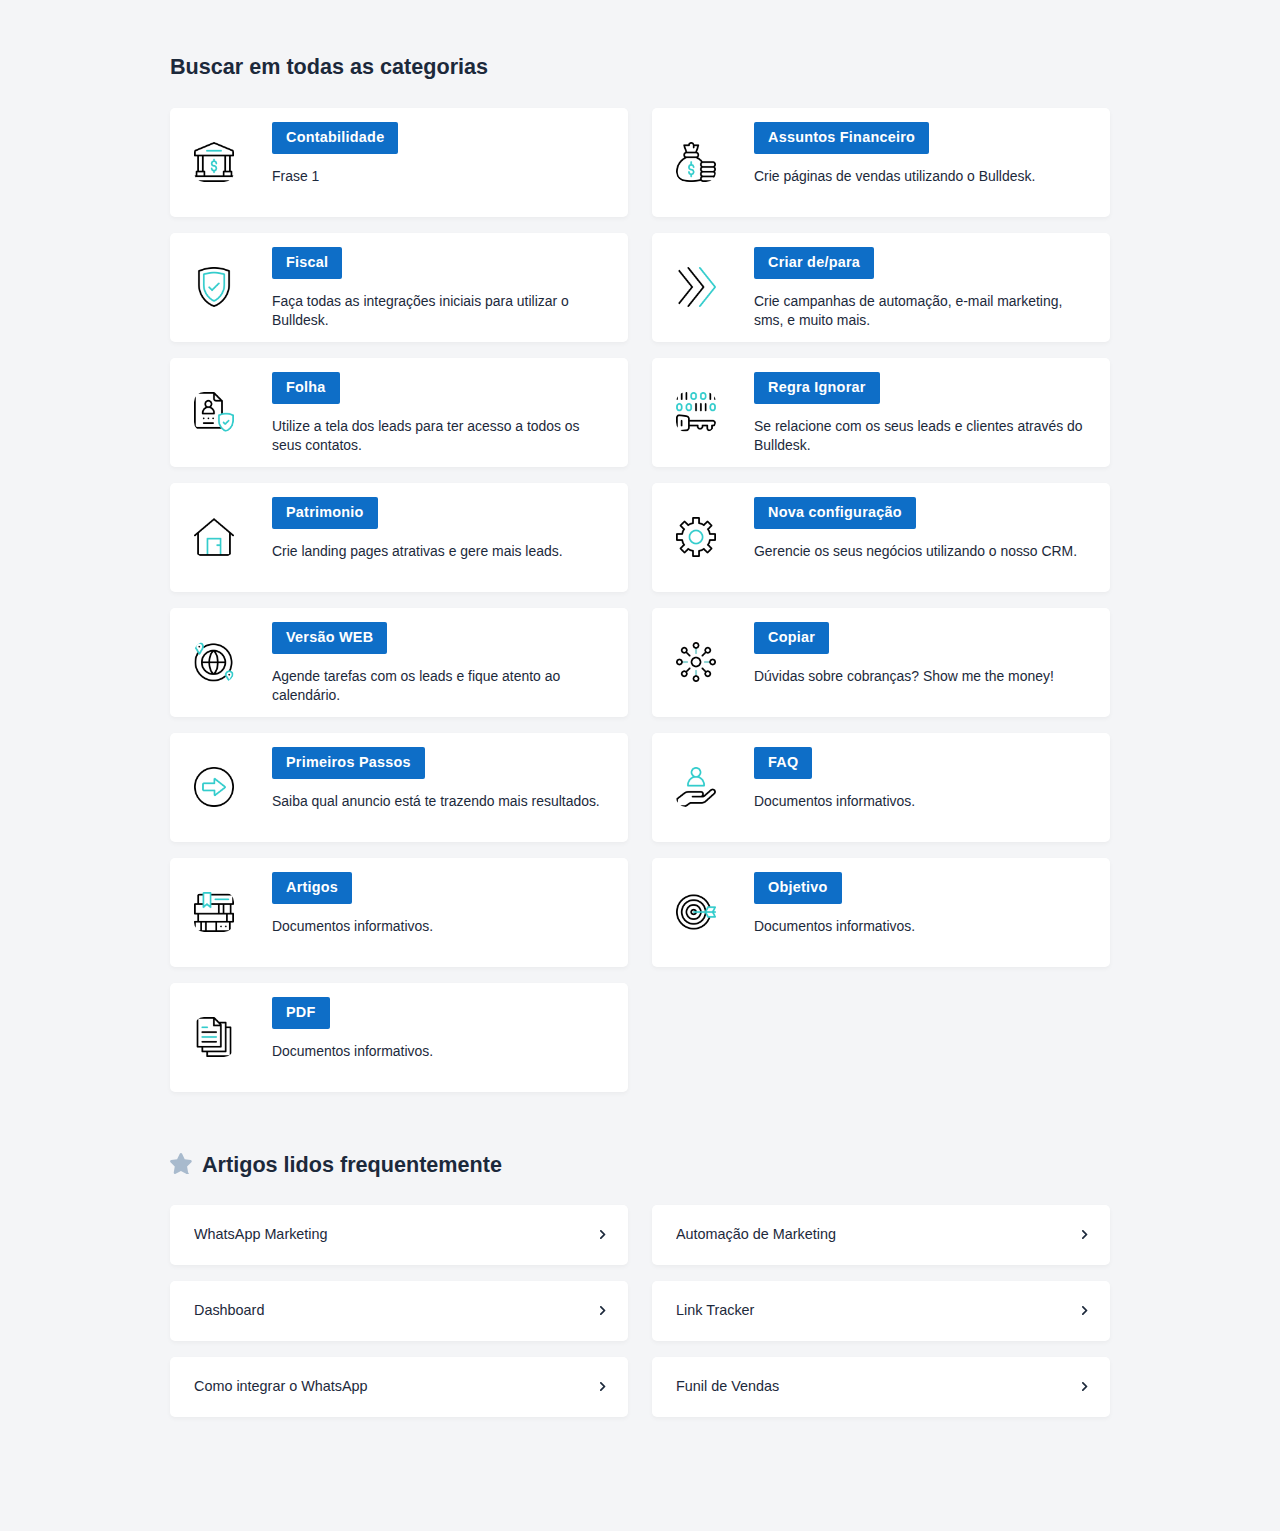
==== index.html @ b4a4cc8a "update links" ====
<!DOCTYPE html>
<html lang="pt-br" dir="ltr">
  <head>
    <meta http-equiv="Content-Type" content="text/html; charset=utf-8">
    <meta name="viewport" content="width=device-width, initial-scale=1">
    <link rel="icon" href="https://kaiocesar0.github.io/auto-conversor/img/conv.jpg">
    <style type="text/css">*::selection {
    
    background: rgba(42, 42, 42, .2);
  }
  
  .csh-theme-background-color-default {
    background-color: #2A2A2A;
  }
  
  .csh-theme-background-color-light {
    background-color: #F4F5F7;
  }
  
  .csh-theme-background-color-light-alpha {
    background-color: rgba(244, 245, 247, .4);
  }
  
  .csh-button.csh-button-accent {
    background-color: #2A2A2A;
  }
  
  .csh-article .csh-article-content article a {
    color: #2A2A2A;
  }
  
  .csh-article .csh-article-content article .csh-markdown.csh-markdown-title[data-type="#"] {
    border-color: #2A2A2A;
  }
  
  .csh-article .csh-article-content article .csh-markdown.csh-markdown-code.csh-markdown-code-inline {
    background: rgba(42, 42, 42, .075);
    border-color: rgba(42, 42, 42, .2);
    color: #2A2A2A;
  }
  
  .csh-article .csh-article-content article .csh-markdown.csh-markdown-list[data-type]:before {
    background: #2A2A2A;
  }</style>
  
  <title>Conversor</title>
  
  <link rel="stylesheet" href="https://kaiocesar0.github.io/auto-conversor/style/estilo01.css" type="text/css"/>
  
  <link rel="stylesheet" href="https://kaiocesar0.github.io/auto-conversor/style/estilo02.css" type="text/css"/>
  
  <link rel="stylesheet" href="https://kaiocesar0.github.io/auto-conversor/style/estilo03.css" type="text/css"/>

  <script src="script/sr01.js" type="text/javascript"></script>
  
  <script src="script/sr02.js" type="text/javascript"></script>

</head>
  
<body>
        

<div id="body" class="csh-theme-background-color-light"><div class="csh-wrapper"><div role="main" class="csh-home">

<section data-type="categories"><h1 class="csh-home-title csh-text-wrap csh-font-sans-bold">Buscar em todas as categorias</h1><ul role="list" class="csh-home-list csh-home-list-large">
  
        <li role="listitem"><a href="https://haiah.app" role="link" class="csh-box csh-box-link csh-font-sans-regular" target="_blank">
          <span style="background-image: url('https://kaiocesar0.github.io/auto-conversor/img/contabilidade.png');" class="csh-home-list-image"></span>
    
        <span class="csh-home-list-aside"><span class="csh-home-list-category"><span style="background-color: #0E6EC7;" data-has-category="true" class="csh-category-badge csh-font-sans-medium">Contabilidade</span></span>
          
          <span class="csh-home-list-wrap csh-text-wrap"><span class="csh-home-list-label csh-text-ellipsis-multiline csh-text-ellipsis-multiline-lines-2">Frase 1</span></span></span></a></li>
            
        <li role="listitem"><a href="/pt-br/category/checkout-1xdg4v9/" role="link" class="csh-box csh-box-link csh-font-sans-regular"><span  style="background-image: url('https://kaiocesar0.github.io/auto-conversor/img/assuntos-financeiros.png') ;" class="csh-home-list-image"></span><span class="csh-home-list-aside"><span class="csh-home-list-category"><span style="background-color: #0E6EC7;" data-has-category="true" class="csh-category-badge csh-font-sans-medium">Assuntos Financeiro</span></span><span class="csh-home-list-wrap csh-text-wrap"><span class="csh-home-list-label csh-text-ellipsis-multiline csh-text-ellipsis-multiline-lines-2">Crie páginas de vendas utilizando o Bulldesk.</span></span></span></a></li>
        
        <li role="listitem"><a href="/pt-br/category/integracoes-jrcm43/" role="link" class="csh-box csh-box-link csh-font-sans-regular">
          <span style="background-image: url('https://kaiocesar0.github.io/auto-conversor/img/fiscal.png');" class="csh-home-list-image"></span>
          <span class="csh-home-list-aside"><span class="csh-home-list-category"><span style="background-color: #0E6EC7;" data-has-category="true" class="csh-category-badge csh-font-sans-medium">Fiscal</span></span><span class="csh-home-list-wrap csh-text-wrap"><span class="csh-home-list-label csh-text-ellipsis-multiline csh-text-ellipsis-multiline-lines-2">Faça todas as integrações iniciais para utilizar o Bulldesk.</span></span></span></a></li>
          
        <li role="listitem"><a href="/pt-br/category/campanhas-118jya7/" role="link" class="csh-box csh-box-link csh-font-sans-regular"><span style="background-image: url('https://kaiocesar0.github.io/auto-conversor/img/depara.png');" class="csh-home-list-image"></span><span class="csh-home-list-aside"><span class="csh-home-list-category"><span style="background-color: #0E6EC7;" data-has-category="true" class="csh-category-badge csh-font-sans-medium">Criar de/para</span></span>
          <span class="csh-home-list-wrap csh-text-wrap"><span class="csh-home-list-label csh-text-ellipsis-multiline csh-text-ellipsis-multiline-lines-2">Crie campanhas de automação, e-mail marketing, sms, e muito mais.</span></span></span></a></li>
          
          <li role="listitem"><a href="/pt-br/category/leads-1eyi0ji/" role="link" class="csh-box csh-box-link csh-font-sans-regular"><span style="background-image: url('https://kaiocesar0.github.io/auto-conversor/img/folha.png');" class="csh-home-list-image"></span>
            
            <span class="csh-home-list-aside"><span class="csh-home-list-category"><span style="background-color: #0E6EC7;" data-has-category="true" class="csh-category-badge csh-font-sans-medium">Folha</span></span><span class="csh-home-list-wrap csh-text-wrap"><span class="csh-home-list-label csh-text-ellipsis-multiline csh-text-ellipsis-multiline-lines-2">Utilize a tela dos leads para ter acesso a todos os seus contatos.</span></span></span></a></li>
            
        <li role="listitem"><a href="/pt-br/category/e-mail-marketing-zgtbap/" role="link" class="csh-box csh-box-link csh-font-sans-regular"><span style="background-image: url('https://kaiocesar0.github.io/auto-conversor/img/regra.png');" class="csh-home-list-image"></span><span class="csh-home-list-aside"><span class="csh-home-list-category"><span style="background-color: #0E6EC7;" data-has-category="true" class="csh-category-badge csh-font-sans-medium">Regra Ignorar</span></span>
              
          <span class="csh-home-list-wrap csh-text-wrap"><span class="csh-home-list-label csh-text-ellipsis-multiline csh-text-ellipsis-multiline-lines-2">Se relacione com os seus leads e clientes através do Bulldesk.</span></span></span></a></li>
          
          <li role="listitem"><a href="/pt-br/category/landing-pages-181jlsx/" role="link" class="csh-box csh-box-link csh-font-sans-regular"><span style="background-image: url('https://kaiocesar0.github.io/auto-conversor/img/patimonio.png');" class="csh-home-list-image"></span>
                
          <span class="csh-home-list-aside"><span class="csh-home-list-category"><span style="background-color: #0E6EC7;" data-has-category="true" class="csh-category-badge csh-font-sans-medium">Patrimonio</span></span>
          <span class="csh-home-list-wrap csh-text-wrap"><span class="csh-home-list-label csh-text-ellipsis-multiline csh-text-ellipsis-multiline-lines-2">Crie landing pages atrativas e gere mais leads.</span></span></span></a></li>
          
          <li role="listitem"><a href="/pt-br/category/funil-de-vendas-14ibu3v/" role="link" class="csh-box csh-box-link csh-font-sans-regular"><span style="background-image: url('https://kaiocesar0.github.io/auto-conversorimg/configuracao.png');" class="csh-home-list-image"></span>   
            <span class="csh-home-list-aside"><span class="csh-home-list-category"><span style="background-color: #0E6EC7;" data-has-category="true" class="csh-category-badge csh-font-sans-medium">Nova configuração</span></span>
          <span class="csh-home-list-wrap csh-text-wrap"><span class="csh-home-list-label csh-text-ellipsis-multiline csh-text-ellipsis-multiline-lines-2">Gerencie os seus negócios utilizando o nosso CRM.</span></span></span></a></li>
              
        
            
        <li role="listitem"><a href="/pt-br/category/agendamentos-gg7vxd/" role="link" class="csh-box csh-box-link csh-font-sans-regular"><span style="background-image: url('https://kaiocesar0.github.io/auto-conversor/img/web.png');" class="csh-home-list-image"></span><span class="csh-home-list-aside"><span class="csh-home-list-category"><span style="background-color: #0E6EC7;" data-has-category="true" class="csh-category-badge csh-font-sans-medium">Versão WEB</span></span><span class="csh-home-list-wrap csh-text-wrap"><span class="csh-home-list-label csh-text-ellipsis-multiline csh-text-ellipsis-multiline-lines-2">Agende tarefas com os leads e fique atento ao calendário.</span></span></span></a></li>
            
        <li role="listitem"><a href="/pt-br/category/pagamentos-e-financeiro-14ujj16/" role="link" class="csh-box csh-box-link csh-font-sans-regular"><span style="background-image: url('img/copiar.png');" class="csh-home-list-image"></span><span class="csh-home-list-aside"><span class="csh-home-list-category"><span style="background-color: #0E6EC7;" data-has-category="true" class="csh-category-badge csh-font-sans-medium">Copiar</span></span><span class="csh-home-list-wrap csh-text-wrap"><span class="csh-home-list-label csh-text-ellipsis-multiline csh-text-ellipsis-multiline-lines-2">Dúvidas sobre cobranças? Show me the money!</span></span></span></a></li>
            
        <li role="listitem"><a href="/pt-br/category/link-tracker-1r4wqyq/" role="link" class="csh-box csh-box-link csh-font-sans-regular"><span style="background-image: url('https://kaiocesar0.github.io/auto-conversor/img/passo.png');" class="csh-home-list-image"></span><span class="csh-home-list-aside"><span class="csh-home-list-category"><span style="background-color: #0E6EC7;" data-has-category="true" class="csh-category-badge csh-font-sans-medium">Primeiros Passos</span></span><span class="csh-home-list-wrap csh-text-wrap"><span class="csh-home-list-label csh-text-ellipsis-multiline csh-text-ellipsis-multiline-lines-2">Saiba qual anuncio está te trazendo mais resultados.</span></span></span></a></li>
            
        <li role="listitem"><a href="/pt-br/category/institucional-rh1g2n/" role="link" class="csh-box csh-box-link csh-font-sans-regular"><span style="background-image: url('https://kaiocesar0.github.io/auto-conversor/img/faq.png');" class="csh-home-list-image"></span><span class="csh-home-list-aside"><span class="csh-home-list-category"><span style="background-color: #0E6EC7;" data-has-category="true" class="csh-category-badge csh-font-sans-medium">FAQ</span></span><span class="csh-home-list-wrap csh-text-wrap"><span class="csh-home-list-label csh-text-ellipsis-multiline csh-text-ellipsis-multiline-lines-2">Documentos informativos.</span></span></span></a></li>

        <li role="listitem"><a href="/pt-br/category/institucional-rh1g2n/" role="link" class="csh-box csh-box-link csh-font-sans-regular"><span style="background-image: url('https://kaiocesar0.github.io/auto-conversor/img/artigo.png');" class="csh-home-list-image"></span><span class="csh-home-list-aside"><span class="csh-home-list-category"><span style="background-color: #0E6EC7;" data-has-category="true" class="csh-category-badge csh-font-sans-medium">Artigos</span></span><span class="csh-home-list-wrap csh-text-wrap"><span class="csh-home-list-label csh-text-ellipsis-multiline csh-text-ellipsis-multiline-lines-2">Documentos informativos.</span></span></span></a></li>

        <li role="listitem"><a href="/pt-br/category/institucional-rh1g2n/" role="link" class="csh-box csh-box-link csh-font-sans-regular"><span style="background-image: url('https://kaiocesar0.github.io/auto-conversor/img/objetivo.png');" class="csh-home-list-image"></span><span class="csh-home-list-aside"><span class="csh-home-list-category"><span style="background-color: #0E6EC7;" data-has-category="true" class="csh-category-badge csh-font-sans-medium">Objetivo</span></span><span class="csh-home-list-wrap csh-text-wrap"><span class="csh-home-list-label csh-text-ellipsis-multiline csh-text-ellipsis-multiline-lines-2">Documentos informativos.</span></span></span></a></li>

        <li role="listitem"><a href="/pt-br/category/institucional-rh1g2n/" role="link" class="csh-box csh-box-link csh-font-sans-regular"><span style="background-image: url('https://kaiocesar0.github.io/auto-conversor/img/pdf.png');" class="csh-home-list-image"></span><span class="csh-home-list-aside"><span class="csh-home-list-category"><span style="background-color: #0E6EC7;" data-has-category="true" class="csh-category-badge csh-font-sans-medium">PDF</span></span><span class="csh-home-list-wrap csh-text-wrap"><span class="csh-home-list-label csh-text-ellipsis-multiline csh-text-ellipsis-multiline-lines-2">Documentos informativos.</span></span></span></a></li>
      
      </ul>
      </section>
        <div class="csh-home-separator"></div>

        

<section data-type="frequently_read"><h1 class="csh-home-title csh-text-wrap csh-font-sans-bold">Artigos lidos frequentemente</h1><ul role="list" class="csh-home-list"><li role="listitem"><a href="/pt-br/article/whatsapp-marketing-ahg33x/" role="link" class="csh-box csh-box-link csh-font-sans-medium">
    
        <span class="csh-home-list-wrap csh-text-wrap"><span class="csh-home-list-label csh-text-ellipsis-multiline csh-text-ellipsis-multiline-lines-2">WhatsApp Marketing</span></span></a></li><li role="listitem"><a href="/pt-br/article/automacao-de-marketing-atgu5x/" role="link" class="csh-box csh-box-link csh-font-sans-medium"><span class="csh-home-list-wrap csh-text-wrap">
        
        <span class="csh-home-list-label csh-text-ellipsis-multiline csh-text-ellipsis-multiline-lines-2">Automação de Marketing</span></span></a></li><li role="listitem"><a href="/pt-br/article/dashboard-i2l34m/" role="link" class="csh-box csh-box-link csh-font-sans-medium">
            
        <span class="csh-home-list-wrap csh-text-wrap"><span class="csh-home-list-label csh-text-ellipsis-multiline csh-text-ellipsis-multiline-lines-2">Dashboard</span></span></a></li><li role="listitem"><a href="/pt-br/article/link-tracker-1n0why9/" role="link" class="csh-box csh-box-link csh-font-sans-medium">
            
        <span class="csh-home-list-wrap csh-text-wrap"><span class="csh-home-list-label csh-text-ellipsis-multiline csh-text-ellipsis-multiline-lines-2">Link Tracker</span></span></a></li><li role="listitem"><a href="/pt-br/article/como-integrar-o-whatsapp-1qqvtly/" role="link" class="csh-box csh-box-link csh-font-sans-medium">
            
        <span class="csh-home-list-wrap csh-text-wrap"><span class="csh-home-list-label csh-text-ellipsis-multiline csh-text-ellipsis-multiline-lines-2">Como integrar o WhatsApp</span></span></a></li><li role="listitem"><a href="/pt-br/article/funil-de-vendas-i5pkx2/" role="link" class="csh-box csh-box-link csh-font-sans-medium">
            
        <span class="csh-home-list-wrap csh-text-wrap"><span class="csh-home-list-label csh-text-ellipsis-multiline csh-text-ellipsis-multiline-lines-2">Funil de Vendas</span></span></a></li></ul></section>        
</div></div></div></body></html>
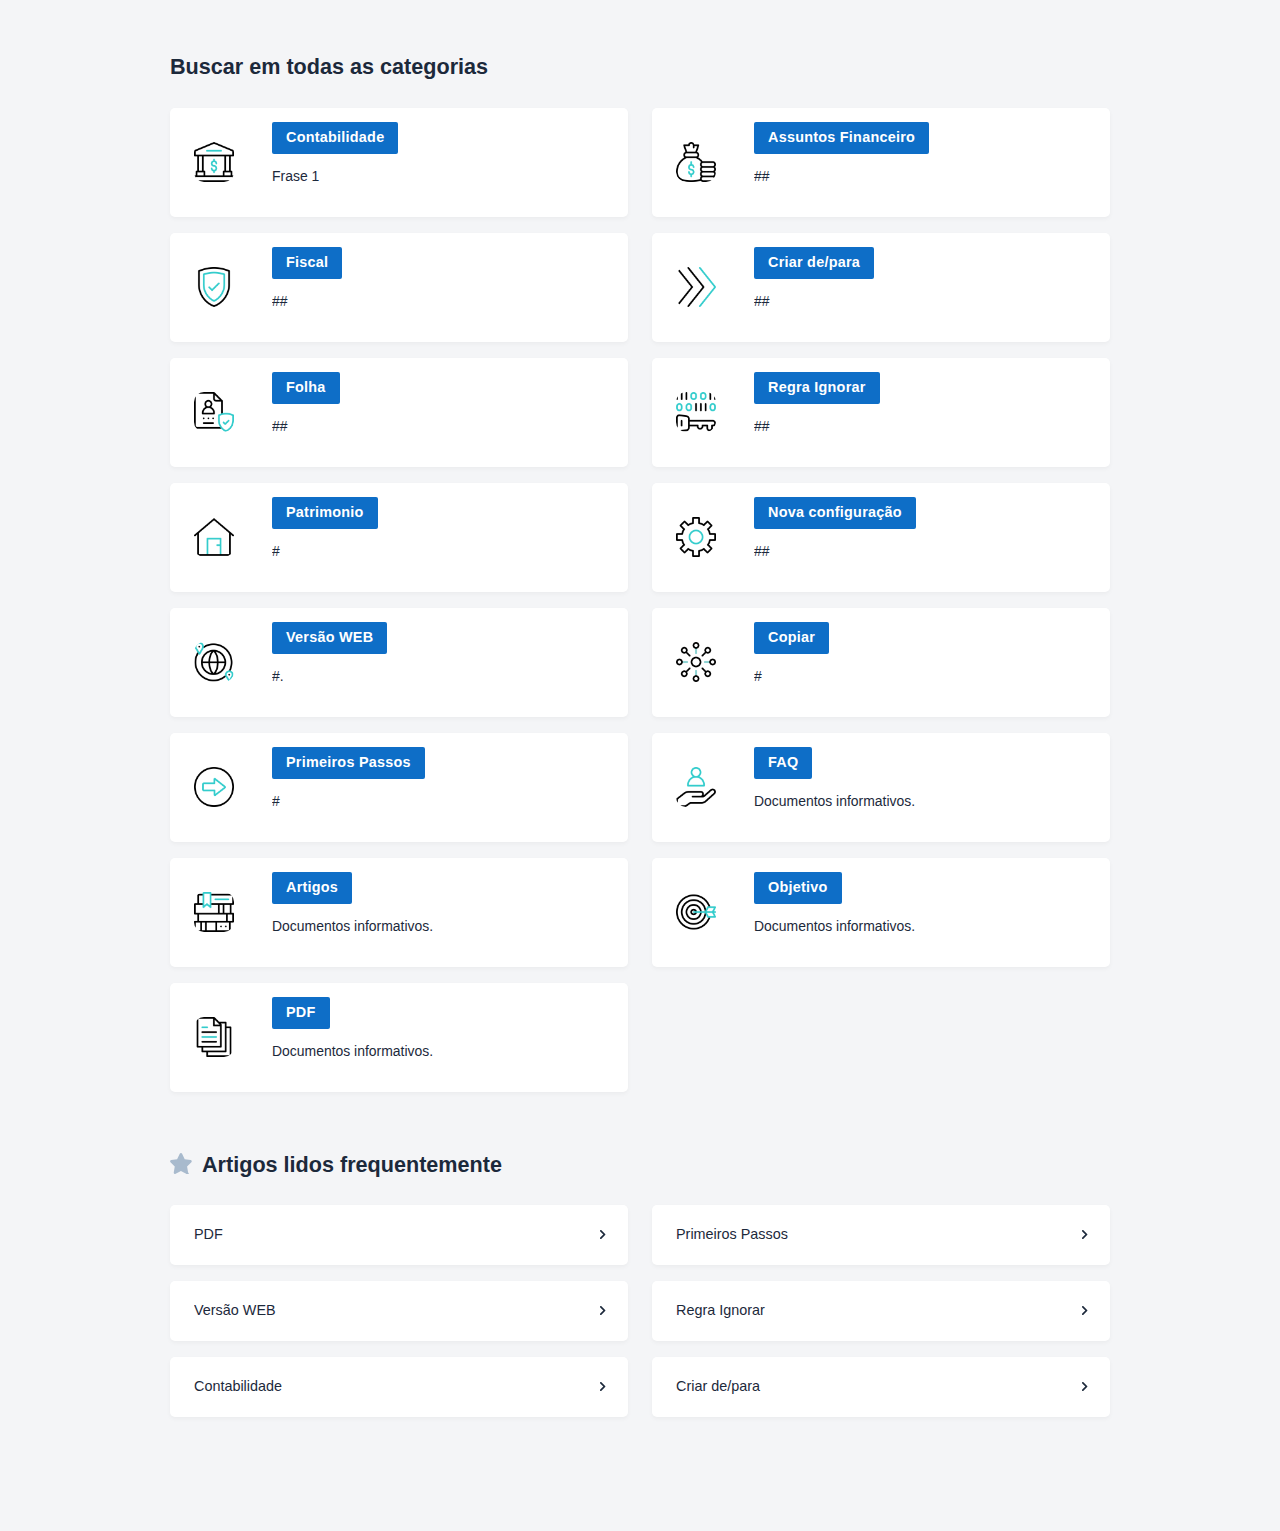
==== commit f1049dea: "att 001" ====
--- a/index.html
+++ b/index.html
@@ -71,39 +71,39 @@
           
           <span class="csh-home-list-wrap csh-text-wrap"><span class="csh-home-list-label csh-text-ellipsis-multiline csh-text-ellipsis-multiline-lines-2">Frase 1</span></span></span></a></li>
             
-        <li role="listitem"><a href="/pt-br/category/checkout-1xdg4v9/" role="link" class="csh-box csh-box-link csh-font-sans-regular"><span  style="background-image: url('https://kaiocesar0.github.io/auto-conversor/img/assuntos-financeiros.png') ;" class="csh-home-list-image"></span><span class="csh-home-list-aside"><span class="csh-home-list-category"><span style="background-color: #0E6EC7;" data-has-category="true" class="csh-category-badge csh-font-sans-medium">Assuntos Financeiro</span></span><span class="csh-home-list-wrap csh-text-wrap"><span class="csh-home-list-label csh-text-ellipsis-multiline csh-text-ellipsis-multiline-lines-2">Crie páginas de vendas utilizando o Bulldesk.</span></span></span></a></li>
+        <li role="listitem"><a href="/pt-br/category/checkout-1xdg4v9/" role="link" class="csh-box csh-box-link csh-font-sans-regular"><span  style="background-image: url('https://kaiocesar0.github.io/auto-conversor/img/assuntos-financeiros.png') ;" class="csh-home-list-image"></span><span class="csh-home-list-aside"><span class="csh-home-list-category"><span style="background-color: #0E6EC7;" data-has-category="true" class="csh-category-badge csh-font-sans-medium">Assuntos Financeiro</span></span><span class="csh-home-list-wrap csh-text-wrap"><span class="csh-home-list-label csh-text-ellipsis-multiline csh-text-ellipsis-multiline-lines-2"></span>##</span></span></span></a></li>
         
         <li role="listitem"><a href="/pt-br/category/integracoes-jrcm43/" role="link" class="csh-box csh-box-link csh-font-sans-regular">
           <span style="background-image: url('https://kaiocesar0.github.io/auto-conversor/img/fiscal.png');" class="csh-home-list-image"></span>
-          <span class="csh-home-list-aside"><span class="csh-home-list-category"><span style="background-color: #0E6EC7;" data-has-category="true" class="csh-category-badge csh-font-sans-medium">Fiscal</span></span><span class="csh-home-list-wrap csh-text-wrap"><span class="csh-home-list-label csh-text-ellipsis-multiline csh-text-ellipsis-multiline-lines-2">Faça todas as integrações iniciais para utilizar o Bulldesk.</span></span></span></a></li>
+          <span class="csh-home-list-aside"><span class="csh-home-list-category"><span style="background-color: #0E6EC7;" data-has-category="true" class="csh-category-badge csh-font-sans-medium">Fiscal</span></span><span class="csh-home-list-wrap csh-text-wrap"><span class="csh-home-list-label csh-text-ellipsis-multiline csh-text-ellipsis-multiline-lines-2">##</span></span></span></a></li>
           
         <li role="listitem"><a href="/pt-br/category/campanhas-118jya7/" role="link" class="csh-box csh-box-link csh-font-sans-regular"><span style="background-image: url('https://kaiocesar0.github.io/auto-conversor/img/depara.png');" class="csh-home-list-image"></span><span class="csh-home-list-aside"><span class="csh-home-list-category"><span style="background-color: #0E6EC7;" data-has-category="true" class="csh-category-badge csh-font-sans-medium">Criar de/para</span></span>
-          <span class="csh-home-list-wrap csh-text-wrap"><span class="csh-home-list-label csh-text-ellipsis-multiline csh-text-ellipsis-multiline-lines-2">Crie campanhas de automação, e-mail marketing, sms, e muito mais.</span></span></span></a></li>
+          <span class="csh-home-list-wrap csh-text-wrap"><span class="csh-home-list-label csh-text-ellipsis-multiline csh-text-ellipsis-multiline-lines-2">##</span></span></span></a></li>
           
           <li role="listitem"><a href="/pt-br/category/leads-1eyi0ji/" role="link" class="csh-box csh-box-link csh-font-sans-regular"><span style="background-image: url('https://kaiocesar0.github.io/auto-conversor/img/folha.png');" class="csh-home-list-image"></span>
             
-            <span class="csh-home-list-aside"><span class="csh-home-list-category"><span style="background-color: #0E6EC7;" data-has-category="true" class="csh-category-badge csh-font-sans-medium">Folha</span></span><span class="csh-home-list-wrap csh-text-wrap"><span class="csh-home-list-label csh-text-ellipsis-multiline csh-text-ellipsis-multiline-lines-2">Utilize a tela dos leads para ter acesso a todos os seus contatos.</span></span></span></a></li>
+            <span class="csh-home-list-aside"><span class="csh-home-list-category"><span style="background-color: #0E6EC7;" data-has-category="true" class="csh-category-badge csh-font-sans-medium">Folha</span></span><span class="csh-home-list-wrap csh-text-wrap"><span class="csh-home-list-label csh-text-ellipsis-multiline csh-text-ellipsis-multiline-lines-2">##</span></span></span></a></li>
             
         <li role="listitem"><a href="/pt-br/category/e-mail-marketing-zgtbap/" role="link" class="csh-box csh-box-link csh-font-sans-regular"><span style="background-image: url('https://kaiocesar0.github.io/auto-conversor/img/regra.png');" class="csh-home-list-image"></span><span class="csh-home-list-aside"><span class="csh-home-list-category"><span style="background-color: #0E6EC7;" data-has-category="true" class="csh-category-badge csh-font-sans-medium">Regra Ignorar</span></span>
               
-          <span class="csh-home-list-wrap csh-text-wrap"><span class="csh-home-list-label csh-text-ellipsis-multiline csh-text-ellipsis-multiline-lines-2">Se relacione com os seus leads e clientes através do Bulldesk.</span></span></span></a></li>
+          <span class="csh-home-list-wrap csh-text-wrap"><span class="csh-home-list-label csh-text-ellipsis-multiline csh-text-ellipsis-multiline-lines-2">##</span></span></span></a></li>
           
           <li role="listitem"><a href="/pt-br/category/landing-pages-181jlsx/" role="link" class="csh-box csh-box-link csh-font-sans-regular"><span style="background-image: url('https://kaiocesar0.github.io/auto-conversor/img/patimonio.png');" class="csh-home-list-image"></span>
                 
           <span class="csh-home-list-aside"><span class="csh-home-list-category"><span style="background-color: #0E6EC7;" data-has-category="true" class="csh-category-badge csh-font-sans-medium">Patrimonio</span></span>
-          <span class="csh-home-list-wrap csh-text-wrap"><span class="csh-home-list-label csh-text-ellipsis-multiline csh-text-ellipsis-multiline-lines-2">Crie landing pages atrativas e gere mais leads.</span></span></span></a></li>
+          <span class="csh-home-list-wrap csh-text-wrap"><span class="csh-home-list-label csh-text-ellipsis-multiline csh-text-ellipsis-multiline-lines-2">#</span></span></span></a></li>
           
-          <li role="listitem"><a href="/pt-br/category/funil-de-vendas-14ibu3v/" role="link" class="csh-box csh-box-link csh-font-sans-regular"><span style="background-image: url('https://kaiocesar0.github.io/auto-conversorimg/configuracao.png');" class="csh-home-list-image"></span>   
+          <li role="listitem"><a href="/pt-br/category/funil-de-vendas-14ibu3v/" role="link" class="csh-box csh-box-link csh-font-sans-regular"><span style="background-image: url('https://kaiocesar0.github.io/auto-conversor/img/configuracao.png');" class="csh-home-list-image"></span>   
             <span class="csh-home-list-aside"><span class="csh-home-list-category"><span style="background-color: #0E6EC7;" data-has-category="true" class="csh-category-badge csh-font-sans-medium">Nova configuração</span></span>
-          <span class="csh-home-list-wrap csh-text-wrap"><span class="csh-home-list-label csh-text-ellipsis-multiline csh-text-ellipsis-multiline-lines-2">Gerencie os seus negócios utilizando o nosso CRM.</span></span></span></a></li>
+          <span class="csh-home-list-wrap csh-text-wrap"><span class="csh-home-list-label csh-text-ellipsis-multiline csh-text-ellipsis-multiline-lines-2">##</span></span></span></a></li>
               
         
             
-        <li role="listitem"><a href="/pt-br/category/agendamentos-gg7vxd/" role="link" class="csh-box csh-box-link csh-font-sans-regular"><span style="background-image: url('https://kaiocesar0.github.io/auto-conversor/img/web.png');" class="csh-home-list-image"></span><span class="csh-home-list-aside"><span class="csh-home-list-category"><span style="background-color: #0E6EC7;" data-has-category="true" class="csh-category-badge csh-font-sans-medium">Versão WEB</span></span><span class="csh-home-list-wrap csh-text-wrap"><span class="csh-home-list-label csh-text-ellipsis-multiline csh-text-ellipsis-multiline-lines-2">Agende tarefas com os leads e fique atento ao calendário.</span></span></span></a></li>
+        <li role="listitem"><a href="/pt-br/category/agendamentos-gg7vxd/" role="link" class="csh-box csh-box-link csh-font-sans-regular"><span style="background-image: url('https://kaiocesar0.github.io/auto-conversor/img/web.png');" class="csh-home-list-image"></span><span class="csh-home-list-aside"><span class="csh-home-list-category"><span style="background-color: #0E6EC7;" data-has-category="true" class="csh-category-badge csh-font-sans-medium">Versão WEB</span></span><span class="csh-home-list-wrap csh-text-wrap"><span class="csh-home-list-label csh-text-ellipsis-multiline csh-text-ellipsis-multiline-lines-2">#.</span></span></span></a></li>
             
-        <li role="listitem"><a href="/pt-br/category/pagamentos-e-financeiro-14ujj16/" role="link" class="csh-box csh-box-link csh-font-sans-regular"><span style="background-image: url('img/copiar.png');" class="csh-home-list-image"></span><span class="csh-home-list-aside"><span class="csh-home-list-category"><span style="background-color: #0E6EC7;" data-has-category="true" class="csh-category-badge csh-font-sans-medium">Copiar</span></span><span class="csh-home-list-wrap csh-text-wrap"><span class="csh-home-list-label csh-text-ellipsis-multiline csh-text-ellipsis-multiline-lines-2">Dúvidas sobre cobranças? Show me the money!</span></span></span></a></li>
+        <li role="listitem"><a href="/pt-br/category/pagamentos-e-financeiro-14ujj16/" role="link" class="csh-box csh-box-link csh-font-sans-regular"><span style="background-image: url('https://kaiocesar0.github.io/auto-conversor/img/copiar.png');" class="csh-home-list-image"></span><span class="csh-home-list-aside"><span class="csh-home-list-category"><span style="background-color: #0E6EC7;" data-has-category="true" class="csh-category-badge csh-font-sans-medium">Copiar</span></span><span class="csh-home-list-wrap csh-text-wrap"><span class="csh-home-list-label csh-text-ellipsis-multiline csh-text-ellipsis-multiline-lines-2">#</span></span></span></a></li>
             
-        <li role="listitem"><a href="/pt-br/category/link-tracker-1r4wqyq/" role="link" class="csh-box csh-box-link csh-font-sans-regular"><span style="background-image: url('https://kaiocesar0.github.io/auto-conversor/img/passo.png');" class="csh-home-list-image"></span><span class="csh-home-list-aside"><span class="csh-home-list-category"><span style="background-color: #0E6EC7;" data-has-category="true" class="csh-category-badge csh-font-sans-medium">Primeiros Passos</span></span><span class="csh-home-list-wrap csh-text-wrap"><span class="csh-home-list-label csh-text-ellipsis-multiline csh-text-ellipsis-multiline-lines-2">Saiba qual anuncio está te trazendo mais resultados.</span></span></span></a></li>
+        <li role="listitem"><a href="/pt-br/category/link-tracker-1r4wqyq/" role="link" class="csh-box csh-box-link csh-font-sans-regular"><span style="background-image: url('https://kaiocesar0.github.io/auto-conversor/img/passo.png');" class="csh-home-list-image"></span><span class="csh-home-list-aside"><span class="csh-home-list-category"><span style="background-color: #0E6EC7;" data-has-category="true" class="csh-category-badge csh-font-sans-medium">Primeiros Passos</span></span><span class="csh-home-list-wrap csh-text-wrap"><span class="csh-home-list-label csh-text-ellipsis-multiline csh-text-ellipsis-multiline-lines-2">#</span></span></span></a></li>
             
         <li role="listitem"><a href="/pt-br/category/institucional-rh1g2n/" role="link" class="csh-box csh-box-link csh-font-sans-regular"><span style="background-image: url('https://kaiocesar0.github.io/auto-conversor/img/faq.png');" class="csh-home-list-image"></span><span class="csh-home-list-aside"><span class="csh-home-list-category"><span style="background-color: #0E6EC7;" data-has-category="true" class="csh-category-badge csh-font-sans-medium">FAQ</span></span><span class="csh-home-list-wrap csh-text-wrap"><span class="csh-home-list-label csh-text-ellipsis-multiline csh-text-ellipsis-multiline-lines-2">Documentos informativos.</span></span></span></a></li>
 
@@ -121,15 +121,15 @@
 
 <section data-type="frequently_read"><h1 class="csh-home-title csh-text-wrap csh-font-sans-bold">Artigos lidos frequentemente</h1><ul role="list" class="csh-home-list"><li role="listitem"><a href="/pt-br/article/whatsapp-marketing-ahg33x/" role="link" class="csh-box csh-box-link csh-font-sans-medium">
     
-        <span class="csh-home-list-wrap csh-text-wrap"><span class="csh-home-list-label csh-text-ellipsis-multiline csh-text-ellipsis-multiline-lines-2">WhatsApp Marketing</span></span></a></li><li role="listitem"><a href="/pt-br/article/automacao-de-marketing-atgu5x/" role="link" class="csh-box csh-box-link csh-font-sans-medium"><span class="csh-home-list-wrap csh-text-wrap">
+        <span class="csh-home-list-wrap csh-text-wrap"><span class="csh-home-list-label csh-text-ellipsis-multiline csh-text-ellipsis-multiline-lines-2">PDF</span></span></a></li><li role="listitem"><a href="/pt-br/article/automacao-de-marketing-atgu5x/" role="link" class="csh-box csh-box-link csh-font-sans-medium"><span class="csh-home-list-wrap csh-text-wrap">
         
-        <span class="csh-home-list-label csh-text-ellipsis-multiline csh-text-ellipsis-multiline-lines-2">Automação de Marketing</span></span></a></li><li role="listitem"><a href="/pt-br/article/dashboard-i2l34m/" role="link" class="csh-box csh-box-link csh-font-sans-medium">
+        <span class="csh-home-list-label csh-text-ellipsis-multiline csh-text-ellipsis-multiline-lines-2">Primeiros Passos</span></span></a></li><li role="listitem"><a href="/pt-br/article/dashboard-i2l34m/" role="link" class="csh-box csh-box-link csh-font-sans-medium">
             
-        <span class="csh-home-list-wrap csh-text-wrap"><span class="csh-home-list-label csh-text-ellipsis-multiline csh-text-ellipsis-multiline-lines-2">Dashboard</span></span></a></li><li role="listitem"><a href="/pt-br/article/link-tracker-1n0why9/" role="link" class="csh-box csh-box-link csh-font-sans-medium">
+        <span class="csh-home-list-wrap csh-text-wrap"><span class="csh-home-list-label csh-text-ellipsis-multiline csh-text-ellipsis-multiline-lines-2">Versão WEB</span></span></a></li><li role="listitem"><a href="/pt-br/article/link-tracker-1n0why9/" role="link" class="csh-box csh-box-link csh-font-sans-medium">
             
-        <span class="csh-home-list-wrap csh-text-wrap"><span class="csh-home-list-label csh-text-ellipsis-multiline csh-text-ellipsis-multiline-lines-2">Link Tracker</span></span></a></li><li role="listitem"><a href="/pt-br/article/como-integrar-o-whatsapp-1qqvtly/" role="link" class="csh-box csh-box-link csh-font-sans-medium">
+        <span class="csh-home-list-wrap csh-text-wrap"><span class="csh-home-list-label csh-text-ellipsis-multiline csh-text-ellipsis-multiline-lines-2">Regra Ignorar</span></span></a></li><li role="listitem"><a href="/pt-br/article/como-integrar-o-whatsapp-1qqvtly/" role="link" class="csh-box csh-box-link csh-font-sans-medium">
             
-        <span class="csh-home-list-wrap csh-text-wrap"><span class="csh-home-list-label csh-text-ellipsis-multiline csh-text-ellipsis-multiline-lines-2">Como integrar o WhatsApp</span></span></a></li><li role="listitem"><a href="/pt-br/article/funil-de-vendas-i5pkx2/" role="link" class="csh-box csh-box-link csh-font-sans-medium">
+        <span class="csh-home-list-wrap csh-text-wrap"><span class="csh-home-list-label csh-text-ellipsis-multiline csh-text-ellipsis-multiline-lines-2">Contabilidade</span></span></a></li><li role="listitem"><a href="/pt-br/article/funil-de-vendas-i5pkx2/" role="link" class="csh-box csh-box-link csh-font-sans-medium">
             
-        <span class="csh-home-list-wrap csh-text-wrap"><span class="csh-home-list-label csh-text-ellipsis-multiline csh-text-ellipsis-multiline-lines-2">Funil de Vendas</span></span></a></li></ul></section>        
+        <span class="csh-home-list-wrap csh-text-wrap"><span class="csh-home-list-label csh-text-ellipsis-multiline csh-text-ellipsis-multiline-lines-2">Criar de/para</span></span></a></li></ul></section>        
 </div></div></div></body></html>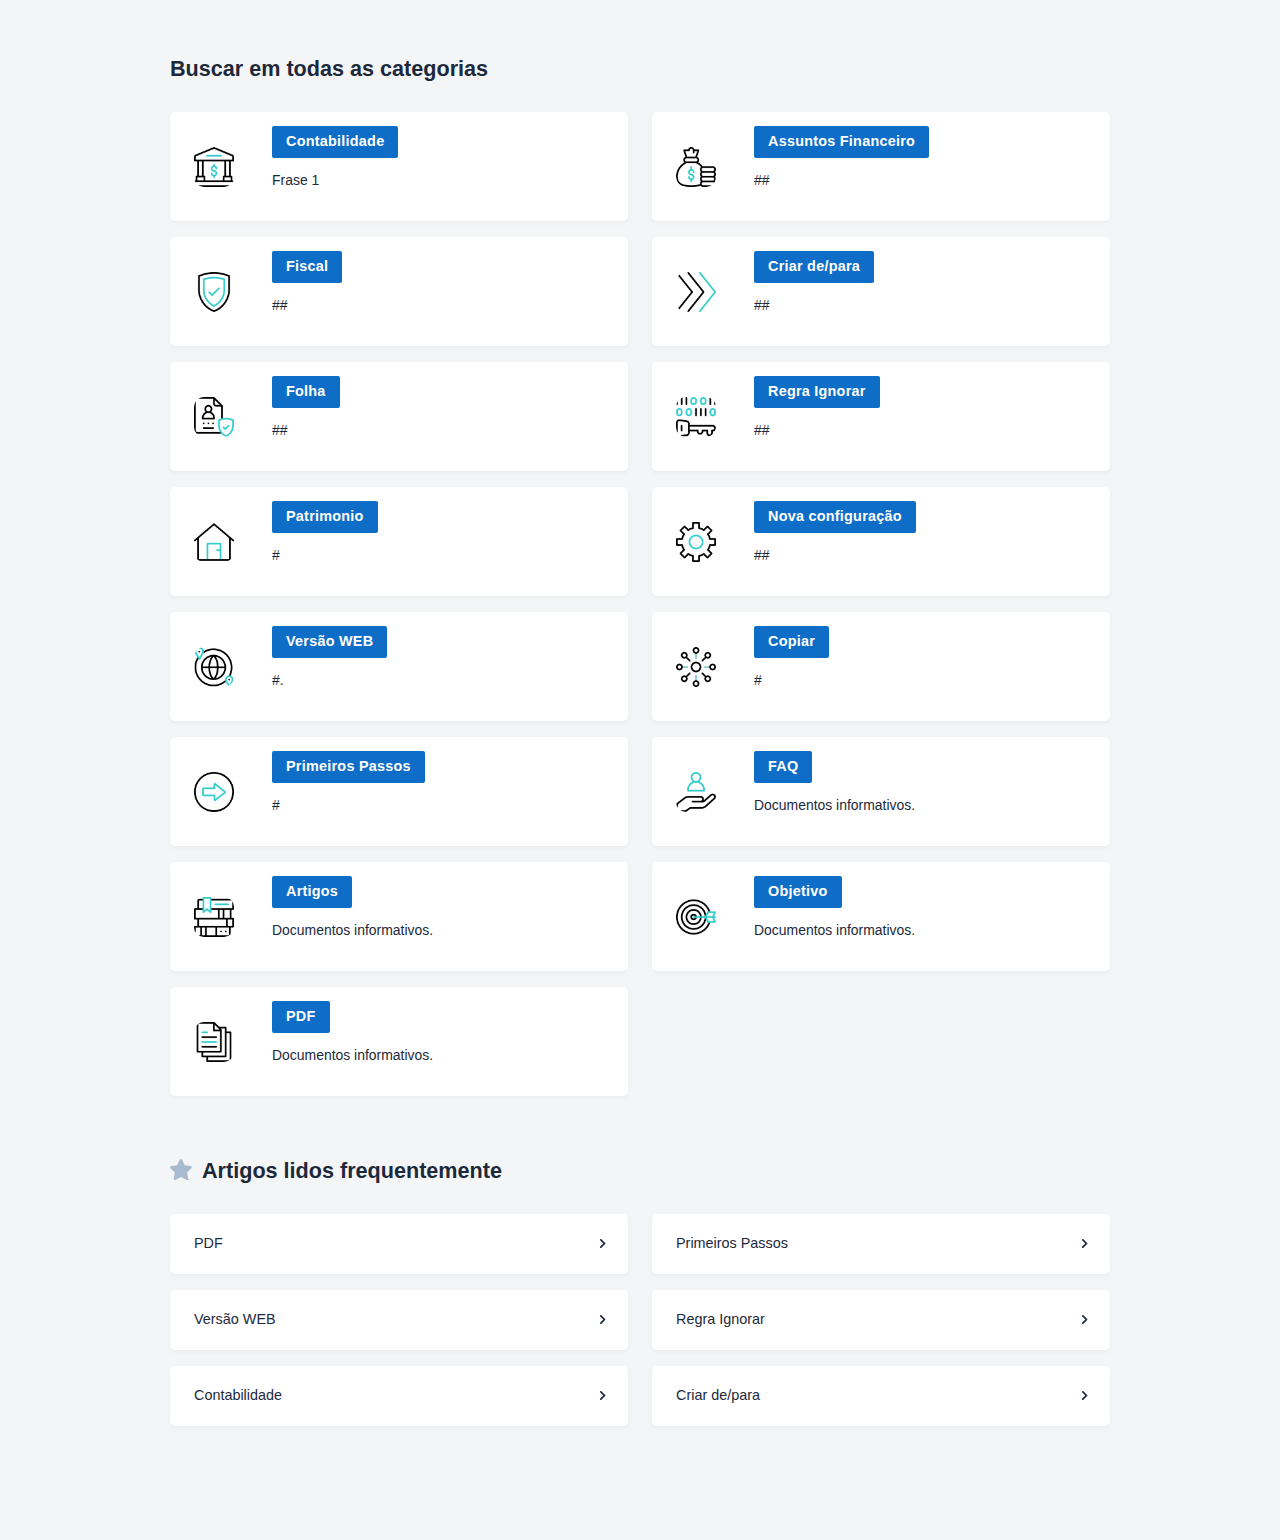
==== commit c13742b5: "menu" ====
--- a/index.html
+++ b/index.html
@@ -45,7 +45,7 @@
   
   <title>Conversor</title>
   
-  <link rel="stylesheet" href="https://kaiocesar0.github.io/auto-conversor/style/estilo01.css" type="text/css"/>
+  <link rel="stylesheet" href="estilo01.css" type="text/css"/>
   
   <link rel="stylesheet" href="https://kaiocesar0.github.io/auto-conversor/style/estilo02.css" type="text/css"/>
   
@@ -67,9 +67,9 @@
         <li role="listitem"><a href="https://haiah.app" role="link" class="csh-box csh-box-link csh-font-sans-regular" target="_blank">
           <span style="background-image: url('https://kaiocesar0.github.io/auto-conversor/img/contabilidade.png');" class="csh-home-list-image"></span>
     
-        <span class="csh-home-list-aside"><span class="csh-home-list-category"><span style="background-color: #0E6EC7;" data-has-category="true" class="csh-category-badge csh-font-sans-medium">Contabilidade</span></span>
-          
-          <span class="csh-home-list-wrap csh-text-wrap"><span class="csh-home-list-label csh-text-ellipsis-multiline csh-text-ellipsis-multiline-lines-2">Frase 1</span></span></span></a></li>
+              <span class="csh-home-list-aside"><span class="csh-home-list-category"><span style="background-color: #0E6EC7;" data-has-category="true" class="csh-category-badge csh-font-sans-medium">Contabilidade</span></span>
+                
+                <span class="csh-home-list-wrap csh-text-wrap"><span class="csh-home-list-label csh-text-ellipsis-multiline csh-text-ellipsis-multiline-lines-2">Frase 1</span></span></span></a></li>
             
         <li role="listitem"><a href="/pt-br/category/checkout-1xdg4v9/" role="link" class="csh-box csh-box-link csh-font-sans-regular"><span  style="background-image: url('https://kaiocesar0.github.io/auto-conversor/img/assuntos-financeiros.png') ;" class="csh-home-list-image"></span><span class="csh-home-list-aside"><span class="csh-home-list-category"><span style="background-color: #0E6EC7;" data-has-category="true" class="csh-category-badge csh-font-sans-medium">Assuntos Financeiro</span></span><span class="csh-home-list-wrap csh-text-wrap"><span class="csh-home-list-label csh-text-ellipsis-multiline csh-text-ellipsis-multiline-lines-2"></span>##</span></span></span></a></li>
         
@@ -80,7 +80,7 @@
         <li role="listitem"><a href="/pt-br/category/campanhas-118jya7/" role="link" class="csh-box csh-box-link csh-font-sans-regular"><span style="background-image: url('https://kaiocesar0.github.io/auto-conversor/img/depara.png');" class="csh-home-list-image"></span><span class="csh-home-list-aside"><span class="csh-home-list-category"><span style="background-color: #0E6EC7;" data-has-category="true" class="csh-category-badge csh-font-sans-medium">Criar de/para</span></span>
           <span class="csh-home-list-wrap csh-text-wrap"><span class="csh-home-list-label csh-text-ellipsis-multiline csh-text-ellipsis-multiline-lines-2">##</span></span></span></a></li>
           
-          <li role="listitem"><a href="/pt-br/category/leads-1eyi0ji/" role="link" class="csh-box csh-box-link csh-font-sans-regular"><span style="background-image: url('https://kaiocesar0.github.io/auto-conversor/img/folha.png');" class="csh-home-list-image"></span>
+        <li role="listitem"><a href="/pt-br/category/leads-1eyi0ji/" role="link" class="csh-box csh-box-link csh-font-sans-regular"><span style="background-image: url('https://kaiocesar0.github.io/auto-conversor/img/folha.png');" class="csh-home-list-image"></span>
             
             <span class="csh-home-list-aside"><span class="csh-home-list-category"><span style="background-color: #0E6EC7;" data-has-category="true" class="csh-category-badge csh-font-sans-medium">Folha</span></span><span class="csh-home-list-wrap csh-text-wrap"><span class="csh-home-list-label csh-text-ellipsis-multiline csh-text-ellipsis-multiline-lines-2">##</span></span></span></a></li>
             
@@ -88,12 +88,12 @@
               
           <span class="csh-home-list-wrap csh-text-wrap"><span class="csh-home-list-label csh-text-ellipsis-multiline csh-text-ellipsis-multiline-lines-2">##</span></span></span></a></li>
           
-          <li role="listitem"><a href="/pt-br/category/landing-pages-181jlsx/" role="link" class="csh-box csh-box-link csh-font-sans-regular"><span style="background-image: url('https://kaiocesar0.github.io/auto-conversor/img/patimonio.png');" class="csh-home-list-image"></span>
+        <li role="listitem"><a href="/pt-br/category/landing-pages-181jlsx/" role="link" class="csh-box csh-box-link csh-font-sans-regular"><span style="background-image: url('https://kaiocesar0.github.io/auto-conversor/img/patimonio.png');" class="csh-home-list-image"></span>
                 
-          <span class="csh-home-list-aside"><span class="csh-home-list-category"><span style="background-color: #0E6EC7;" data-has-category="true" class="csh-category-badge csh-font-sans-medium">Patrimonio</span></span>
+        <span class="csh-home-list-aside"><span class="csh-home-list-category"><span style="background-color: #0E6EC7;" data-has-category="true" class="csh-category-badge csh-font-sans-medium">Patrimonio</span></span>
           <span class="csh-home-list-wrap csh-text-wrap"><span class="csh-home-list-label csh-text-ellipsis-multiline csh-text-ellipsis-multiline-lines-2">#</span></span></span></a></li>
           
-          <li role="listitem"><a href="/pt-br/category/funil-de-vendas-14ibu3v/" role="link" class="csh-box csh-box-link csh-font-sans-regular"><span style="background-image: url('https://kaiocesar0.github.io/auto-conversor/img/configuracao.png');" class="csh-home-list-image"></span>   
+        <li role="listitem"><a href="/pt-br/category/funil-de-vendas-14ibu3v/" role="link" class="csh-box csh-box-link csh-font-sans-regular"><span style="background-image: url('https://kaiocesar0.github.io/auto-conversor/img/configuracao.png');" class="csh-home-list-image"></span>   
             <span class="csh-home-list-aside"><span class="csh-home-list-category"><span style="background-color: #0E6EC7;" data-has-category="true" class="csh-category-badge csh-font-sans-medium">Nova configuração</span></span>
           <span class="csh-home-list-wrap csh-text-wrap"><span class="csh-home-list-label csh-text-ellipsis-multiline csh-text-ellipsis-multiline-lines-2">##</span></span></span></a></li>
               
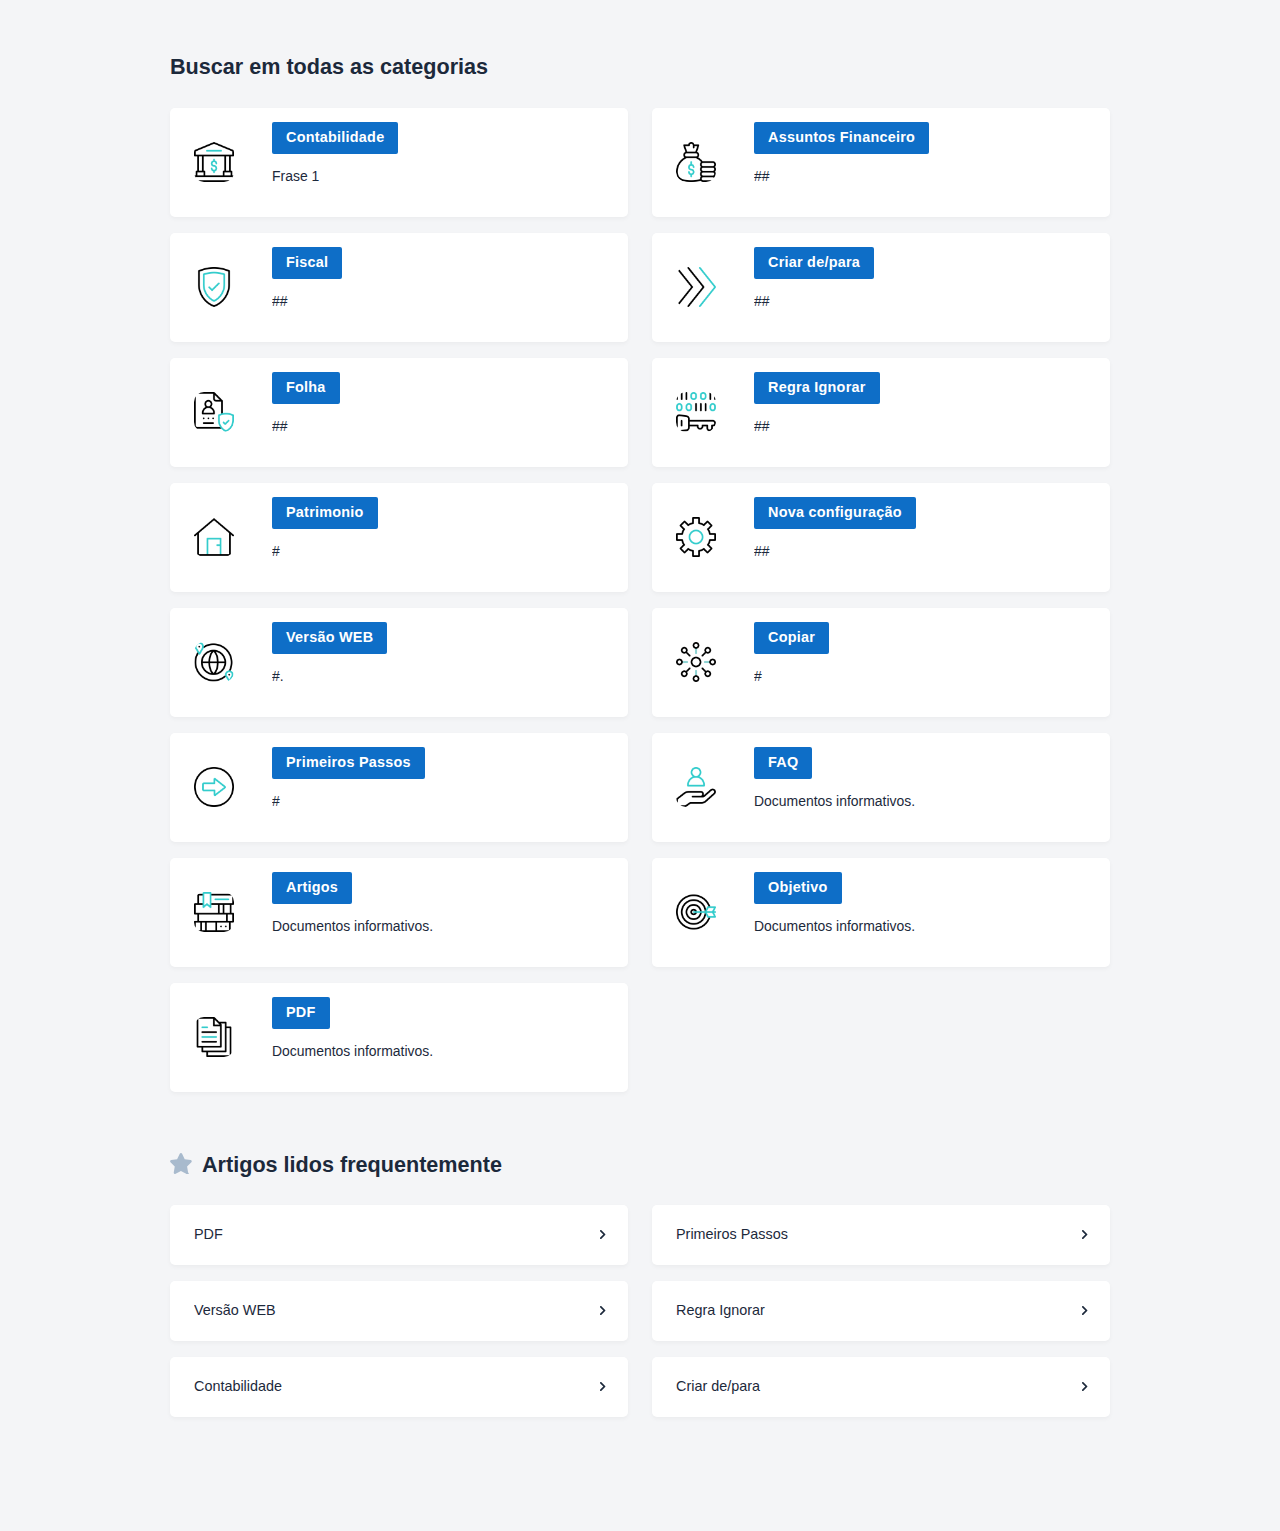
==== commit 4f822eff: "Update index.html" ====
--- a/index.html
+++ b/index.html
@@ -45,7 +45,7 @@
   
   <title>Conversor</title>
   
-  <link rel="stylesheet" href="estilo01.css" type="text/css"/>
+  <link rel="stylesheet" href="https://kaiocesar0.github.io/auto-conversor/style/estilo01.css" type="text/css"/>
   
   <link rel="stylesheet" href="https://kaiocesar0.github.io/auto-conversor/style/estilo02.css" type="text/css"/>
   
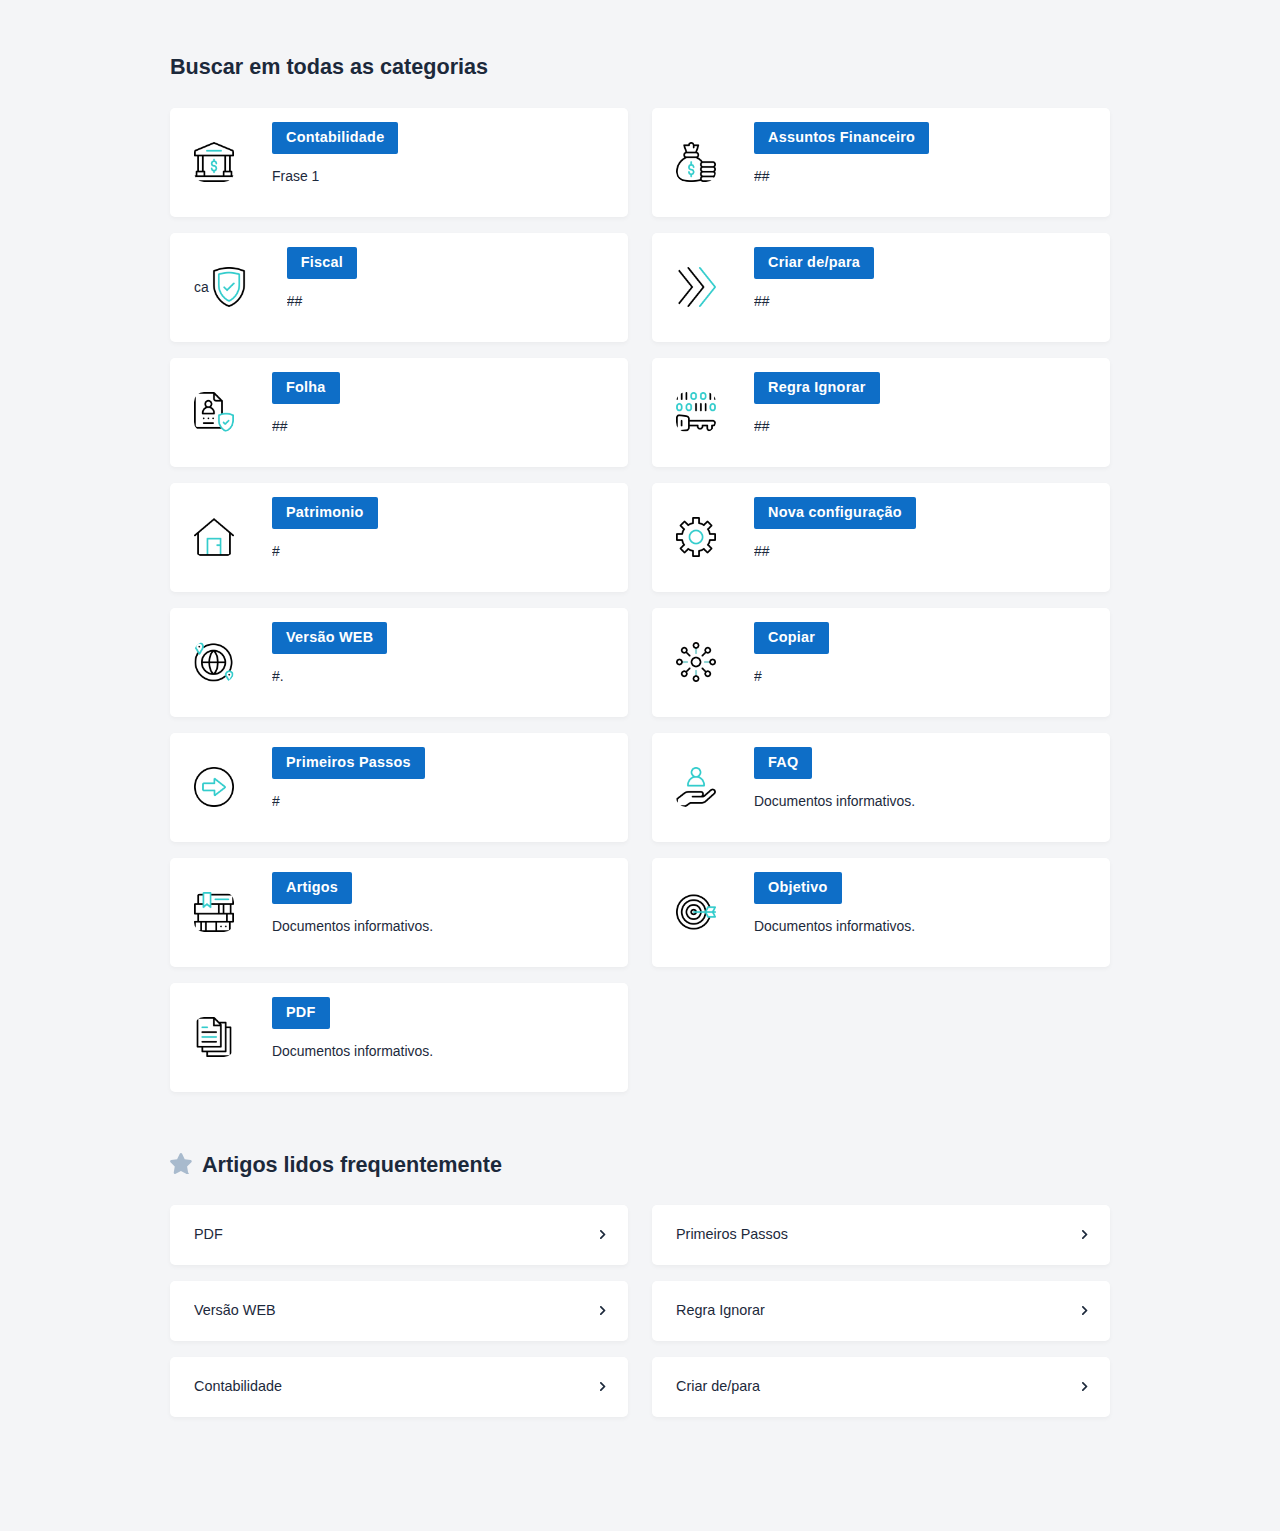
==== commit 7aaf1197: "atualização canal de atendimento" ====
--- a/index.html
+++ b/index.html
@@ -45,11 +45,11 @@
   
   <title>Conversor</title>
   
-  <link rel="stylesheet" href="https://kaiocesar0.github.io/auto-conversor/style/estilo01.css" type="text/css"/>
+  <link rel="stylesheet" href="style/estilo01.css" type="text/css"/>
   
-  <link rel="stylesheet" href="https://kaiocesar0.github.io/auto-conversor/style/estilo02.css" type="text/css"/>
+  <link rel="stylesheet" href="style/estilo02.css" type="text/css"/>
   
-  <link rel="stylesheet" href="https://kaiocesar0.github.io/auto-conversor/style/estilo03.css" type="text/css"/>
+  <link rel="stylesheet" href="style/estilo03.css" type="text/css"/>
 
   <script src="script/sr01.js" type="text/javascript"></script>
   
@@ -73,7 +73,7 @@
             
         <li role="listitem"><a href="/pt-br/category/checkout-1xdg4v9/" role="link" class="csh-box csh-box-link csh-font-sans-regular"><span  style="background-image: url('https://kaiocesar0.github.io/auto-conversor/img/assuntos-financeiros.png') ;" class="csh-home-list-image"></span><span class="csh-home-list-aside"><span class="csh-home-list-category"><span style="background-color: #0E6EC7;" data-has-category="true" class="csh-category-badge csh-font-sans-medium">Assuntos Financeiro</span></span><span class="csh-home-list-wrap csh-text-wrap"><span class="csh-home-list-label csh-text-ellipsis-multiline csh-text-ellipsis-multiline-lines-2"></span>##</span></span></span></a></li>
         
-        <li role="listitem"><a href="/pt-br/category/integracoes-jrcm43/" role="link" class="csh-box csh-box-link csh-font-sans-regular">
+        <li role="listitem"><a href="/pt-br/category/integracoes-jrcm43/" role="link" class="csh-box csh-box-link csh-font-sans-regular">ca
           <span style="background-image: url('https://kaiocesar0.github.io/auto-conversor/img/fiscal.png');" class="csh-home-list-image"></span>
           <span class="csh-home-list-aside"><span class="csh-home-list-category"><span style="background-color: #0E6EC7;" data-has-category="true" class="csh-category-badge csh-font-sans-medium">Fiscal</span></span><span class="csh-home-list-wrap csh-text-wrap"><span class="csh-home-list-label csh-text-ellipsis-multiline csh-text-ellipsis-multiline-lines-2">##</span></span></span></a></li>
           
--- a/style/estilo01.css
+++ b/style/estilo01.css
@@ -0,0 +1,14 @@
+/**
+ * Conversor auto-ajuda
+
+ */
+ @charset "UTF-8";/*!
+ 
+ * animate.css -http://daneden.me/animate
+ * Version - 3.5.2
+ * Licensed under the MIT license - http://opensource.org/licenses/MIT
+ *
+ * Copyright (c) 2017 Daniel Eden
+
+
+ */.animated{animation-duration:1s;animation-fill-mode:both}.animated.infinite{animation-iteration-count:infinite}.animated.hinge{animation-duration:2s}.animated.bounceIn,.animated.bounceOut,.animated.flipOutX,.animated.flipOutY{animation-duration:.75s}@keyframes bounce{20%,53%,80%,from,to{animation-timing-function:cubic-bezier(.215,.61,.355,1);transform:translate3d(0,0,0)}40%,43%{animation-timing-function:cubic-bezier(.755,.050,.855,.060);transform:translate3d(0,-30px,0)}70%{animation-timing-function:cubic-bezier(.755,.050,.855,.060);transform:translate3d(0,-15px,0)}90%{transform:translate3d(0,-4px,0)}}.bounce{animation-name:bounce;transform-origin:center bottom}@keyframes flash{50%,from,to{opacity:1}25%,75%{opacity:0}}.flash{animation-name:flash}@keyframes pulse{from,to{transform:scale3d(1,1,1)}50%{transform:scale3d(1.05,1.05,1.05)}}.pulse{animation-name:pulse}@keyframes rubberBand{from,to{transform:scale3d(1,1,1)}30%{transform:scale3d(1.25,.75,1)}40%{transform:scale3d(.75,1.25,1)}50%{transform:scale3d(1.15,.85,1)}65%{transform:scale3d(.95,1.05,1)}75%{transform:scale3d(1.05,.95,1)}}.rubberBand{animation-name:rubberBand}@keyframes shake{from,to{transform:translate3d(0,0,0)}10%,30%,50%,70%,90%{transform:translate3d(-10px,0,0)}20%,40%,60%,80%{transform:translate3d(10px,0,0)}}.shake{animation-name:shake}@keyframes headShake{0%{transform:translateX(0)}6.5%{transform:translateX(-6px) rotateY(-9deg)}18.5%{transform:translateX(5px) rotateY(7deg)}31.5%{transform:translateX(-3px) rotateY(-5deg)}43.5%{transform:translateX(2px) rotateY(3deg)}50%{transform:translateX(0)}}.headShake{animation-timing-function:ease-in-out;animation-name:headShake}@keyframes swing{20%{transform:rotate3d(0,0,1,15deg)}40%{transform:rotate3d(0,0,1,-10deg)}60%{transform:rotate3d(0,0,1,5deg)}80%{transform:rotate3d(0,0,1,-5deg)}to{transform:rotate3d(0,0,1,0deg)}}.swing{transform-origin:top center;animation-name:swing}@keyframes tada{from,to{transform:scale3d(1,1,1)}10%,20%{transform:scale3d(.9,.9,.9) rotate3d(0,0,1,-3deg)}30%,50%,70%,90%{transform:scale3d(1.1,1.1,1.1) rotate3d(0,0,1,3deg)}40%,60%,80%{transform:scale3d(1.1,1.1,1.1) rotate3d(0,0,1,-3deg)}}.tada{animation-name:tada}@keyframes wobble{from,to{transform:none}15%{transform:translate3d(-25%,0,0) rotate3d(0,0,1,-5deg)}30%{transform:translate3d(20%,0,0) rotate3d(0,0,1,3deg)}45%{transform:translate3d(-15%,0,0) rotate3d(0,0,1,-3deg)}60%{transform:translate3d(10%,0,0) rotate3d(0,0,1,2deg)}75%{transform:translate3d(-5%,0,0) rotate3d(0,0,1,-1deg)}}.wobble{animation-name:wobble}@keyframes jello{11.1%,from,to{transform:none}22.2%{transform:skewX(-12.5deg) skewY(-12.5deg)}33.3%{transform:skewX(6.25deg) skewY(6.25deg)}44.4%{transform:skewX(-3.125deg) skewY(-3.125deg)}55.5%{transform:skewX(1.5625deg) skewY(1.5625deg)}66.6%{transform:skewX(-.78125deg) skewY(-.78125deg)}77.7%{transform:skewX(.390625deg) skewY(.390625deg)}88.8%{transform:skewX(-.1953125deg) skewY(-.1953125deg)}}.jello{animation-name:jello;transform-origin:center}@keyframes bounceIn{20%,40%,60%,80%,from,to{animation-timing-function:cubic-bezier(.215,.61,.355,1)}0%{opacity:0;transform:scale3d(.3,.3,.3)}20%{transform:scale3d(1.1,1.1,1.1)}40%{transform:scale3d(.9,.9,.9)}60%{opacity:1;transform:scale3d(1.03,1.03,1.03)}80%{transform:scale3d(.97,.97,.97)}to{opacity:1;transform:scale3d(1,1,1)}}.bounceIn{animation-name:bounceIn}@keyframes bounceInDown{60%,75%,90%,from,to{animation-timing-function:cubic-bezier(.215,.61,.355,1)}0%{opacity:0;transform:translate3d(0,-3000px,0)}60%{opacity:1;transform:translate3d(0,25px,0)}75%{transform:translate3d(0,-10px,0)}90%{transform:translate3d(0,5px,0)}to{transform:none}}.bounceInDown{animation-name:bounceInDown}@keyframes bounceInLeft{60%,75%,90%,from,to{animation-timing-function:cubic-bezier(.215,.61,.355,1)}0%{opacity:0;transform:translate3d(-3000px,0,0)}60%{opacity:1;transform:translate3d(25px,0,0)}75%{transform:translate3d(-10px,0,0)}90%{transform:translate3d(5px,0,0)}to{transform:none}}.bounceInLeft{animation-name:bounceInLeft}@keyframes bounceInRight{60%,75%,90%,from,to{animation-timing-function:cubic-bezier(.215,.61,.355,1)}from{opacity:0;transform:translate3d(3000px,0,0)}60%{opacity:1;transform:translate3d(-25px,0,0)}75%{transform:translate3d(10px,0,0)}90%{transform:translate3d(-5px,0,0)}to{transform:none}}.bounceInRight{animation-name:bounceInRight}@keyframes bounceInUp{60%,75%,90%,from,to{animation-timing-function:cubic-bezier(.215,.61,.355,1)}from{opacity:0;transform:translate3d(0,3000px,0)}60%{opacity:1;transform:translate3d(0,-20px,0)}75%{transform:translate3d(0,10px,0)}90%{transform:translate3d(0,-5px,0)}to{transform:translate3d(0,0,0)}}.bounceInUp{animation-name:bounceInUp}@keyframes bounceOut{20%{transform:scale3d(.9,.9,.9)}50%,55%{opacity:1;transform:scale3d(1.1,1.1,1.1)}to{opacity:0;transform:scale3d(.3,.3,.3)}}.bounceOut{animation-name:bounceOut}@keyframes bounceOutDown{20%{transform:translate3d(0,10px,0)}40%,45%{opacity:1;transform:translate3d(0,-20px,0)}to{opacity:0;transform:translate3d(0,2000px,0)}}.bounceOutDown{animation-name:bounceOutDown}@keyframes bounceOutLeft{20%{opacity:1;transform:translate3d(20px,0,0)}to{opacity:0;transform:translate3d(-2000px,0,0)}}.bounceOutLeft{animation-name:bounceOutLeft}@keyframes bounceOutRight{20%{opacity:1;transform:translate3d(-20px,0,0)}to{opacity:0;transform:translate3d(2000px,0,0)}}.bounceOutRight{animation-name:bounceOutRight}@keyframes bounceOutUp{20%{transform:translate3d(0,-10px,0)}40%,45%{opacity:1;transform:translate3d(0,20px,0)}to{opacity:0;transform:translate3d(0,-2000px,0)}}.bounceOutUp{animation-name:bounceOutUp}@keyframes fadeIn{from{opacity:0}to{opacity:1}}.fadeIn{animation-name:fadeIn}@keyframes fadeInDown{from{opacity:0;transform:translate3d(0,-100%,0)}to{opacity:1;transform:none}}.fadeInDown{animation-name:fadeInDown}@keyframes fadeInDownBig{from{opacity:0;transform:translate3d(0,-2000px,0)}to{opacity:1;transform:none}}.fadeInDownBig{animation-name:fadeInDownBig}@keyframes fadeInLeft{from{opacity:0;transform:translate3d(-100%,0,0)}to{opacity:1;transform:none}}.fadeInLeft{animation-name:fadeInLeft}@keyframes fadeInLeftBig{from{opacity:0;transform:translate3d(-2000px,0,0)}to{opacity:1;transform:none}}.fadeInLeftBig{animation-name:fadeInLeftBig}@keyframes fadeInRight{from{opacity:0;transform:translate3d(100%,0,0)}to{opacity:1;transform:none}}.fadeInRight{animation-name:fadeInRight}@keyframes fadeInRightBig{from{opacity:0;transform:translate3d(2000px,0,0)}to{opacity:1;transform:none}}.fadeInRightBig{animation-name:fadeInRightBig}@keyframes fadeInUp{from{opacity:0;transform:translate3d(0,100%,0)}to{opacity:1;transform:none}}.fadeInUp{animation-name:fadeInUp}@keyframes fadeInUpBig{from{opacity:0;transform:translate3d(0,2000px,0)}to{opacity:1;transform:none}}.fadeInUpBig{animation-name:fadeInUpBig}@keyframes fadeOut{from{opacity:1}to{opacity:0}}.fadeOut{animation-name:fadeOut}@keyframes fadeOutDown{from{opacity:1}to{opacity:0;transform:translate3d(0,100%,0)}}.fadeOutDown{animation-name:fadeOutDown}@keyframes fadeOutDownBig{from{opacity:1}to{opacity:0;transform:translate3d(0,2000px,0)}}.fadeOutDownBig{animation-name:fadeOutDownBig}@keyframes fadeOutLeft{from{opacity:1}to{opacity:0;transform:translate3d(-100%,0,0)}}.fadeOutLeft{animation-name:fadeOutLeft}@keyframes fadeOutLeftBig{from{opacity:1}to{opacity:0;transform:translate3d(-2000px,0,0)}}.fadeOutLeftBig{animation-name:fadeOutLeftBig}@keyframes fadeOutRight{from{opacity:1}to{opacity:0;transform:translate3d(100%,0,0)}}.fadeOutRight{animation-name:fadeOutRight}@keyframes fadeOutRightBig{from{opacity:1}to{opacity:0;transform:translate3d(2000px,0,0)}}.fadeOutRightBig{animation-name:fadeOutRightBig}@keyframes fadeOutUp{from{opacity:1}to{opacity:0;transform:translate3d(0,-100%,0)}}.fadeOutUp{animation-name:fadeOutUp}@keyframes fadeOutUpBig{from{opacity:1}to{opacity:0;transform:translate3d(0,-2000px,0)}}.fadeOutUpBig{animation-name:fadeOutUpBig}@keyframes flip{from{transform:perspective(400px) rotate3d(0,1,0,-360deg);animation-timing-function:ease-out}40%{transform:perspective(400px) translate3d(0,0,150px) rotate3d(0,1,0,-190deg);animation-timing-function:ease-out}50%{transform:perspective(400px) translate3d(0,0,150px) rotate3d(0,1,0,-170deg);animation-timing-function:ease-in}80%{transform:perspective(400px) scale3d(.95,.95,.95);animation-timing-function:ease-in}to{transform:perspective(400px);animation-timing-function:ease-in}}.animated.flip{-webkit-backface-visibility:visible;backface-visibility:visible;animation-name:flip}@keyframes flipInX{from{transform:perspective(400px) rotate3d(1,0,0,90deg);animation-timing-function:ease-in;opacity:0}40%{transform:perspective(400px) rotate3d(1,0,0,-20deg);animation-timing-function:ease-in}60%{transform:perspective(400px) rotate3d(1,0,0,10deg);opacity:1}80%{transform:perspective(400px) rotate3d(1,0,0,-5deg)}to{transform:perspective(400px)}}.flipInX{-webkit-backface-visibility:visible!important;backface-visibility:visible!important;animation-name:flipInX}.flipInY,.flipOutX{-webkit-backface-visibility:visible!important}@keyframes flipInY{from{transform:perspective(400px) rotate3d(0,1,0,90deg);animation-timing-function:ease-in;opacity:0}40%{transform:perspective(400px) rotate3d(0,1,0,-20deg);animation-timing-function:ease-in}60%{transform:perspective(400px) rotate3d(0,1,0,10deg);opacity:1}80%{transform:perspective(400px) rotate3d(0,1,0,-5deg)}to{transform:perspective(400px)}}.flipInY{backface-visibility:visible!important;animation-name:flipInY}@keyframes flipOutX{from{transform:perspective(400px)}30%{transform:perspective(400px) rotate3d(1,0,0,-20deg);opacity:1}to{transform:perspective(400px) rotate3d(1,0,0,90deg);opacity:0}}.flipOutX{animation-name:flipOutX;backface-visibility:visible!important}@keyframes flipOutY{from{transform:perspective(400px)}30%{transform:perspective(400px) rotate3d(0,1,0,-15deg);opacity:1}to{transform:perspective(400px) rotate3d(0,1,0,90deg);opacity:0}}.flipOutY{-webkit-backface-visibility:visible!important;backface-visibility:visible!important;animation-name:flipOutY}@keyframes lightSpeedIn{from{transform:translate3d(100%,0,0) skewX(-30deg);opacity:0}60%{transform:skewX(20deg);opacity:1}80%{transform:skewX(-5deg);opacity:1}to{transform:none;opacity:1}}.lightSpeedIn{animation-name:lightSpeedIn;animation-timing-function:ease-out}@keyframes lightSpeedOut{from{opacity:1}to{transform:translate3d(100%,0,0) skewX(30deg);opacity:0}}.lightSpeedOut{animation-name:lightSpeedOut;animation-timing-function:ease-in}@keyframes rotateIn{from{transform-origin:center;transform:rotate3d(0,0,1,-200deg);opacity:0}to{transform-origin:center;transform:none;opacity:1}}.rotateIn{animation-name:rotateIn}@keyframes rotateInDownLeft{from{transform-origin:left bottom;transform:rotate3d(0,0,1,-45deg);opacity:0}to{transform-origin:left bottom;transform:none;opacity:1}}.rotateInDownLeft{animation-name:rotateInDownLeft}@keyframes rotateInDownRight{from{transform-origin:right bottom;transform:rotate3d(0,0,1,45deg);opacity:0}to{transform-origin:right bottom;transform:none;opacity:1}}.rotateInDownRight{animation-name:rotateInDownRight}@keyframes rotateInUpLeft{from{transform-origin:left bottom;transform:rotate3d(0,0,1,45deg);opacity:0}to{transform-origin:left bottom;transform:none;opacity:1}}.rotateInUpLeft{animation-name:rotateInUpLeft}@keyframes rotateInUpRight{from{transform-origin:right bottom;transform:rotate3d(0,0,1,-90deg);opacity:0}to{transform-origin:right bottom;transform:none;opacity:1}}.rotateInUpRight{animation-name:rotateInUpRight}@keyframes rotateOut{from{transform-origin:center;opacity:1}to{transform-origin:center;transform:rotate3d(0,0,1,200deg);opacity:0}}.rotateOut{animation-name:rotateOut}@keyframes rotateOutDownLeft{from{transform-origin:left bottom;opacity:1}to{transform-origin:left bottom;transform:rotate3d(0,0,1,45deg);opacity:0}}.rotateOutDownLeft{animation-name:rotateOutDownLeft}@keyframes rotateOutDownRight{from{transform-origin:right bottom;opacity:1}to{transform-origin:right bottom;transform:rotate3d(0,0,1,-45deg);opacity:0}}.rotateOutDownRight{animation-name:rotateOutDownRight}@keyframes rotateOutUpLeft{from{transform-origin:left bottom;opacity:1}to{transform-origin:left bottom;transform:rotate3d(0,0,1,-45deg);opacity:0}}.rotateOutUpLeft{animation-name:rotateOutUpLeft}@keyframes rotateOutUpRight{from{transform-origin:right bottom;opacity:1}to{transform-origin:right bottom;transform:rotate3d(0,0,1,90deg);opacity:0}}.rotateOutUpRight{animation-name:rotateOutUpRight}@keyframes hinge{0%{transform-origin:top left;animation-timing-function:ease-in-out}20%,60%{transform:rotate3d(0,0,1,80deg);transform-origin:top left;animation-timing-function:ease-in-out}40%,80%{transform:rotate3d(0,0,1,60deg);transform-origin:top left;animation-timing-function:ease-in-out;opacity:1}to{transform:translate3d(0,700px,0);opacity:0}}.hinge{animation-name:hinge}@keyframes jackInTheBox{from{opacity:0;transform:scale(.1) rotate(30deg);transform-origin:center bottom}50%{transform:rotate(-10deg)}70%{transform:rotate(3deg)}to{opacity:1;transform:scale(1)}}.jackInTheBox{animation-name:jackInTheBox}@keyframes rollIn{from{opacity:0;transform:translate3d(-100%,0,0) rotate3d(0,0,1,-120deg)}to{opacity:1;transform:none}}.rollIn{animation-name:rollIn}@keyframes rollOut{from{opacity:1}to{opacity:0;transform:translate3d(100%,0,0) rotate3d(0,0,1,120deg)}}.rollOut{animation-name:rollOut}@keyframes zoomIn{from{opacity:0;transform:scale3d(.3,.3,.3)}50%{opacity:1}}.zoomIn{animation-name:zoomIn}@keyframes zoomInDown{from{opacity:0;transform:scale3d(.1,.1,.1) translate3d(0,-1000px,0);animation-timing-function:cubic-bezier(.55,.055,.675,.19)}60%{opacity:1;transform:scale3d(.475,.475,.475) translate3d(0,60px,0);animation-timing-function:cubic-bezier(.175,.885,.32,1)}}.zoomInDown{animation-name:zoomInDown}@keyframes zoomInLeft{from{opacity:0;transform:scale3d(.1,.1,.1) translate3d(-1000px,0,0);animation-timing-function:cubic-bezier(.55,.055,.675,.19)}60%{opacity:1;transform:scale3d(.475,.475,.475) translate3d(10px,0,0);animation-timing-function:cubic-bezier(.175,.885,.32,1)}}.zoomInLeft{animation-name:zoomInLeft}@keyframes zoomInRight{from{opacity:0;transform:scale3d(.1,.1,.1) translate3d(1000px,0,0);animation-timing-function:cubic-bezier(.55,.055,.675,.19)}60%{opacity:1;transform:scale3d(.475,.475,.475) translate3d(-10px,0,0);animation-timing-function:cubic-bezier(.175,.885,.32,1)}}.zoomInRight{animation-name:zoomInRight}@keyframes zoomInUp{from{opacity:0;transform:scale3d(.1,.1,.1) translate3d(0,1000px,0);animation-timing-function:cubic-bezier(.55,.055,.675,.19)}60%{opacity:1;transform:scale3d(.475,.475,.475) translate3d(0,-60px,0);animation-timing-function:cubic-bezier(.175,.885,.32,1)}}.zoomInUp{animation-name:zoomInUp}@keyframes zoomOut{from{opacity:1}50%{opacity:0;transform:scale3d(.3,.3,.3)}to{opacity:0}}.zoomOut{animation-name:zoomOut}@keyframes zoomOutDown{40%{opacity:1;transform:scale3d(.475,.475,.475) translate3d(0,-60px,0);animation-timing-function:cubic-bezier(.55,.055,.675,.19)}to{opacity:0;transform:scale3d(.1,.1,.1) translate3d(0,2000px,0);transform-origin:center bottom;animation-timing-function:cubic-bezier(.175,.885,.32,1)}}.zoomOutDown{animation-name:zoomOutDown}@keyframes zoomOutLeft{40%{opacity:1;transform:scale3d(.475,.475,.475) translate3d(42px,0,0)}to{opacity:0;transform:scale(.1) translate3d(-2000px,0,0);transform-origin:left center}}.zoomOutLeft{animation-name:zoomOutLeft}@keyframes zoomOutRight{40%{opacity:1;transform:scale3d(.475,.475,.475) translate3d(-42px,0,0)}to{opacity:0;transform:scale(.1) translate3d(2000px,0,0);transform-origin:right center}}.zoomOutRight{animation-name:zoomOutRight}@keyframes zoomOutUp{40%{opacity:1;transform:scale3d(.475,.475,.475) translate3d(0,60px,0);animation-timing-function:cubic-bezier(.55,.055,.675,.19)}to{opacity:0;transform:scale3d(.1,.1,.1) translate3d(0,-2000px,0);transform-origin:center bottom;animation-timing-function:cubic-bezier(.175,.885,.32,1)}}.zoomOutUp{animation-name:zoomOutUp}@keyframes slideInDown{from{transform:translate3d(0,-100%,0);visibility:visible}to{transform:translate3d(0,0,0)}}.slideInDown{animation-name:slideInDown}@keyframes slideInLeft{from{transform:translate3d(-100%,0,0);visibility:visible}to{transform:translate3d(0,0,0)}}.slideInLeft{animation-name:slideInLeft}@keyframes slideInRight{from{transform:translate3d(100%,0,0);visibility:visible}to{transform:translate3d(0,0,0)}}.slideInRight{animation-name:slideInRight}@keyframes slideInUp{from{transform:translate3d(0,100%,0);visibility:visible}to{transform:translate3d(0,0,0)}}.slideInUp{animation-name:slideInUp}@keyframes slideOutDown{from{transform:translate3d(0,0,0)}to{visibility:hidden;transform:translate3d(0,100%,0)}}.slideOutDown{animation-name:slideOutDown}@keyframes slideOutLeft{from{transform:translate3d(0,0,0)}to{visibility:hidden;transform:translate3d(-100%,0,0)}}.slideOutLeft{animation-name:slideOutLeft}@keyframes slideOutRight{from{transform:translate3d(0,0,0)}to{visibility:hidden;transform:translate3d(100%,0,0)}}.slideOutRight{animation-name:slideOutRight}@keyframes slideOutUp{from{transform:translate3d(0,0,0)}to{visibility:hidden;transform:translate3d(0,-100%,0)}}.slideOutUp{animation-name:slideOutUp}a,abbr,acronym,address,applet,article,aside,audio,b,big,blockquote,body,canvas,caption,center,cite,code,dd,del,details,dfn,div,dl,dt,em,embed,fieldset,figcaption,figure,footer,form,h1,h2,h3,h4,h5,h6,header,hgroup,html,i,iframe,img,ins,kbd,label,legend,li,main,mark,menu,nav,object,ol,output,p,pre,q,ruby,s,samp,section,small,span,strike,strong,sub,summary,sup,table,tbody,td,tfoot,th,thead,time,tr,tt,u,ul,var,video{margin:0;padding:0;border:0;font:inherit;vertical-align:baseline}article,aside,details,figcaption,figure,footer,header,hgroup,main,menu,nav,section{display:block}body{line-height:1}ol,ul{list-style:none}blockquote,q{quotes:none}blockquote:after,blockquote:before,q:after,q:before{content:'';content:none}table{border-collapse:collapse;border-spacing:0}--- a/style/estilo02.css
+++ b/style/estilo02.css
@@ -0,0 +1,5 @@
+/**
+ * Conversor auto-ajuda
+
+ */
+ @charset "UTF-8";.csh-button,header .csh-wrapper .csh-header-search .csh-header-search-field input{-webkit-box-shadow:0 2px 4px 0 rgba(0,0,0,.08);-moz-box-shadow:0 2px 4px 0 rgba(0,0,0,.08)}.csh-box.csh-box-link,.csh-button{-moz-transition:all .15s linear;-o-transition:all .15s linear}@font-face{font-family:"Crisp Graphik Light";src:url(/fonts/graphik/latin/graphik_light.woff2?256a3da) format("woff2"),url(/fonts/graphik/latin/graphik_light.woff?256a3da) format("woff");font-weight:100;font-style:normal;unicode-range:U+0000-02FF}@font-face{font-family:"Crisp Graphik Regular";src:url(/fonts/graphik/latin/graphik_regular.woff2?256a3da) format("woff2"),url(/fonts/graphik/latin/graphik_regular.woff?256a3da) format("woff");font-weight:400;font-style:normal;unicode-range:U+0000-02FF}@font-face{font-family:"Crisp Graphik Medium";src:url(/fonts/graphik/latin/graphik_medium.woff2?256a3da) format("woff2"),url(/fonts/graphik/latin/graphik_medium.woff?256a3da) format("woff");font-weight:700;font-style:normal;unicode-range:U+0000-02FF}@font-face{font-family:"Crisp Graphik Semibold";src:url(/fonts/graphik/latin/graphik_semibold.woff2?256a3da) format("woff2"),url(/fonts/graphik/latin/graphik_semibold.woff?256a3da) format("woff");font-weight:800;font-style:normal;unicode-range:U+0000-02FF}@font-face{font-family:"Crisp Graphik Bold";src:url(/fonts/graphik/latin/graphik_bold.woff2?256a3da) format("woff2"),url(/fonts/graphik/latin/graphik_bold.woff?256a3da) format("woff");font-weight:900;font-style:normal;unicode-range:U+0000-02FF}@font-face{font-family:"Crisp Graphik Light";src:url(/fonts/graphik/cyrillic/graphik_light.woff2?256a3da) format("woff2"),url(/fonts/graphik/cyrillic/graphik_light.woff?256a3da) format("woff");font-weight:100;font-style:normal;unicode-range:U+0400-052F}@font-face{font-family:"Crisp Graphik Regular";src:url(/fonts/graphik/cyrillic/graphik_regular.woff2?256a3da) format("woff2"),url(/fonts/graphik/cyrillic/graphik_regular.woff?256a3da) format("woff");font-weight:400;font-style:normal;unicode-range:U+0400-052F}@font-face{font-family:"Crisp Graphik Medium";src:url(/fonts/graphik/cyrillic/graphik_medium.woff2?256a3da) format("woff2"),url(/fonts/graphik/cyrillic/graphik_medium.woff?256a3da) format("woff");font-weight:700;font-style:normal;unicode-range:U+0400-052F}@font-face{font-family:"Crisp Graphik Semibold";src:url(/fonts/graphik/cyrillic/graphik_semibold.woff2?256a3da) format("woff2"),url(/fonts/graphik/cyrillic/graphik_semibold.woff?256a3da) format("woff");font-weight:800;font-style:normal;unicode-range:U+0400-052F}@font-face{font-family:"Crisp Graphik Bold";src:url(/fonts/graphik/cyrillic/graphik_bold.woff2?256a3da) format("woff2"),url(/fonts/graphik/cyrillic/graphik_bold.woff?256a3da) format("woff");font-weight:900;font-style:normal;unicode-range:U+0400-052F}@font-face{font-family:"Crisp Graphik Light";src:url(/fonts/graphik/greek/graphik_light.woff2?256a3da) format("woff2"),url(/fonts/graphik/greek/graphik_light.woff?256a3da) format("woff");font-weight:100;font-style:normal;unicode-range:U+0370-03FF,U+1F00-1FFF}@font-face{font-family:"Crisp Graphik Regular";src:url(/fonts/graphik/greek/graphik_regular.woff2?256a3da) format("woff2"),url(/fonts/graphik/greek/graphik_regular.woff?256a3da) format("woff");font-weight:400;font-style:normal;unicode-range:U+0370-03FF,U+1F00-1FFF}@font-face{font-family:"Crisp Graphik Medium";src:url(/fonts/graphik/greek/graphik_medium.woff2?256a3da) format("woff2"),url(/fonts/graphik/greek/graphik_medium.woff?256a3da) format("woff");font-weight:700;font-style:normal;unicode-range:U+0370-03FF,U+1F00-1FFF}@font-face{font-family:"Crisp Graphik Semibold";src:url(/fonts/graphik/greek/graphik_semibold.woff2?256a3da) format("woff2"),url(/fonts/graphik/greek/graphik_semibold.woff?256a3da) format("woff");font-weight:800;font-style:normal;unicode-range:U+0370-03FF,U+1F00-1FFF}@font-face{font-family:"Crisp Graphik Bold";src:url(/fonts/graphik/greek/graphik_bold.woff2?256a3da) format("woff2"),url(/fonts/graphik/greek/graphik_bold.woff?256a3da) format("woff");font-weight:900;font-style:normal;unicode-range:U+0370-03FF,U+1F00-1FFF}@font-face{font-family:"Hack Regular";src:url(/fonts/hack/full/hack_regular.woff2?256a3da) format("woff2"),url(/fonts/hack/full/hack_regular.woff?256a3da) format("woff");font-weight:400;font-style:normal}.csh-font-sans-light{font-family:"Crisp Graphik Light",sans-serif;font-weight:100!important}.csh-font-sans-regular,body{font-family:"Crisp Graphik Regular",sans-serif}.csh-font-sans-regular{font-weight:400!important}.csh-font-sans-medium{font-family:"Crisp Graphik Medium",sans-serif;font-weight:700!important}.csh-font-sans-semibold{font-family:"Crisp Graphik Semibold",sans-serif;font-weight:800!important}.csh-font-sans-bold{font-family:"Crisp Graphik Bold",sans-serif;font-weight:900!important}*,.csh-font-code-regular{font-weight:400!important}.csh-font-code-regular{font-family:"Hack Regular",sans-serif}.csh-button{border:1px solid rgba(0,0,0,.1);font-size:13.05px;line-height:41px;letter-spacing:.15px;overflow:hidden;cursor:pointer;height:44px;padding:0 25px;display:inline-block;-webkit-box-sizing:border-box;-moz-box-sizing:border-box;box-sizing:border-box;-webkit-border-radius:8px;-moz-border-radius:8px;-ms-border-radius:8px;-o-border-radius:8px;border-radius:8px;box-shadow:0 2px 4px 0 rgba(0,0,0,.08);-webkit-transition:all .15s linear;transition:all .15s linear;-webkit-transition-property:border-color,box-shadow,-webkit-transform;-moz-transition-property:border-color,box-shadow,-moz-transform;-o-transition-property:border-color,box-shadow,-o-transform;transition-property:border-color,box-shadow,transform}.csh-button:hover{border-color:rgba(0,0,0,.25)}.csh-button:active{-webkit-transform:translateY(1px);-moz-transform:translateY(1px);-ms-transform:translateY(1px);-o-transform:translateY(1px);transform:translateY(1px);-webkit-box-shadow:0 1px 2px 0 rgba(0,0,0,.125);-moz-box-shadow:0 1px 2px 0 rgba(0,0,0,.125);box-shadow:0 1px 2px 0 rgba(0,0,0,.125)}.csh-button.csh-button-small{line-height:33px;height:36px;padding:0 18px}.csh-button.csh-button-has-right-icon{padding-right:17px}.csh-button.csh-button-has-right-icon:after{content:"";vertical-align:middle;width:13px;height:13px;margin-left:16px;margin-top:-2px}.csh-button.csh-button-has-left-icon{padding-left:20px}.csh-button.csh-button-has-left-icon:before{content:"";vertical-align:middle;width:20px;height:20px;margin-right:16px;margin-top:-2px}.csh-button.csh-button-has-left-icon.csh-button-has-left-icon-small{padding-left:17px}.csh-button.csh-button-has-left-icon.csh-button-has-left-icon-small:before{width:13px;height:13px}.csh-button.csh-button-accent,.csh-button.csh-button-blue,.csh-button.csh-button-red{color:#fff}.csh-button.csh-button-accent.csh-button-has-left-icon:before,.csh-button.csh-button-accent.csh-button-has-right-icon:after,.csh-button.csh-button-blue.csh-button-has-left-icon:before,.csh-button.csh-button-blue.csh-button-has-right-icon:after,.csh-button.csh-button-red.csh-button-has-left-icon:before,.csh-button.csh-button-red.csh-button-has-right-icon:after{background-color:#fff}.csh-button.csh-button-grey{color:#1c293b;background-color:#dfe5eb}.csh-button.csh-button-grey.csh-button-has-left-icon:before,.csh-button.csh-button-grey.csh-button-has-right-icon:after{background-color:#1c293b}.csh-button.csh-button-blue{background-color:#1972f5}.csh-button.csh-button-red{background-color:#ee334b}html[dir=rtl] .csh-button.csh-button-has-right-icon{padding-left:17px;padding-right:25px}html[dir=rtl] .csh-button.csh-button-has-right-icon:after{margin-left:0;margin-right:16px}html[dir=rtl] .csh-button.csh-button-has-left-icon{padding-left:25px;padding-right:20px}html[dir=rtl] .csh-button.csh-button-has-left-icon:before{margin-right:0;margin-left:16px}@media screen and (max-width:480px){.csh-button{padding-right:21px;padding-left:21px}.csh-button.csh-button-has-right-icon{padding-right:13px;padding-left:17px}.csh-button.csh-button-has-left-icon{padding-right:17px;padding-left:16px}html[dir=rtl] .csh-button.csh-button-has-right-icon{padding-left:13px;padding-right:17px}html[dir=rtl] .csh-button.csh-button-has-left-icon{padding-left:17px;padding-right:16px}}@-webkit-keyframes csh-spin-animation{from{-webkit-transform:rotate(0);-moz-transform:rotate(0);-ms-transform:rotate(0);-o-transform:rotate(0);transform:rotate(0)}to{-webkit-transform:rotate(360deg);-moz-transform:rotate(360deg);-ms-transform:rotate(360deg);-o-transform:rotate(360deg);transform:rotate(360deg)}}@-moz-keyframes csh-spin-animation{from{-webkit-transform:rotate(0);-moz-transform:rotate(0);-ms-transform:rotate(0);-o-transform:rotate(0);transform:rotate(0)}to{-webkit-transform:rotate(360deg);-moz-transform:rotate(360deg);-ms-transform:rotate(360deg);-o-transform:rotate(360deg);transform:rotate(360deg)}}@-o-keyframes csh-spin-animation{from{-webkit-transform:rotate(0);-moz-transform:rotate(0);-ms-transform:rotate(0);-o-transform:rotate(0);transform:rotate(0)}to{-webkit-transform:rotate(360deg);-moz-transform:rotate(360deg);-ms-transform:rotate(360deg);-o-transform:rotate(360deg);transform:rotate(360deg)}}@keyframes csh-spin-animation{from{-webkit-transform:rotate(0);-moz-transform:rotate(0);-ms-transform:rotate(0);-o-transform:rotate(0);transform:rotate(0)}to{-webkit-transform:rotate(360deg);-moz-transform:rotate(360deg);-ms-transform:rotate(360deg);-o-transform:rotate(360deg);transform:rotate(360deg)}}body{font-size:16px;background:#fff!important;color:#1c293b}*{margin:0;padding:0}input,textarea{background:#fff;border:1px solid #becbda;color:#1c293b;letter-spacing:.25px;outline-style:none;width:200px;-webkit-border-radius:1px;-moz-border-radius:1px;-ms-border-radius:1px;-o-border-radius:1px;border-radius:1px}input:focus,textarea:focus{border-color:#a8bacd}input:-moz-placeholder,input::-moz-placeholder,textarea:-moz-placeholder,textarea::-moz-placeholder{opacity:1}input{font-size:16.2px;text-align:center;line-height:28px;height:46px}input:placeholder{color:rgba(55,81,108,.75)}input:-moz-placeholder{color:rgba(55,81,108,.75)}input::-moz-placeholder{color:rgba(55,81,108,.75)}input:-ms-input-placeholder{color:rgba(55,81,108,.75)}input::-webkit-input-placeholder{color:rgba(55,81,108,.75)}textarea{font-size:13.5px;text-align:left;line-height:22px;padding:10px 16px}textarea:placeholder{color:rgba(55,81,108,.75)}textarea:-moz-placeholder{color:rgba(55,81,108,.75)}textarea::-moz-placeholder{color:rgba(55,81,108,.75)}textarea:-ms-input-placeholder{color:rgba(55,81,108,.75)}textarea::-webkit-input-placeholder{color:rgba(55,81,108,.75)}a,button{outline:0!important}a{text-decoration:none;cursor:pointer}a:hover{cursor:pointer}.csh-clear{display:block!important;clear:both!important}.csh-wrapper{width:940px;max-width:940px;margin:0 auto;display:block}.csh-wrapper.csh-wrapper-large{width:1200px;max-width:1200px}.csh-wrapper.csh-wrapper-tight{width:calc(100% - 24px)}.csh-wrapper.csh-wrapper-full,.csh-wrapper.csh-wrapper-full.csh-wrapper-large{width:100%;max-width:100%}html[dir=rtl] textarea{text-align:right}@media screen and (max-width:1240px){.csh-wrapper.csh-wrapper-large{width:940px;max-width:940px}}@media screen and (max-width:980px){.csh-wrapper,.csh-wrapper.csh-wrapper-large{width:calc(100% - 40px);max-width:calc(100% - 40px)}}@media screen and (max-width:480px){.csh-wrapper{width:calc(100% - 18px);max-width:calc(100% - 18px)}}.csh-text-wrap{-webkit-hyphens:auto;-moz-hyphens:auto;hyphens:auto;word-wrap:break-word;overflow-wrap:break-word}.csh-text-wrap.csh-text-wrap-break{-ms-word-break:break-all;word-break:break-all;word-break:break-word}.csh-text-ellipsis-multiline{text-overflow:ellipsis;overflow:hidden;-webkit-box-orient:vertical;-moz-box-orient:vertical;-ms-box-orient:vertical;box-orient:vertical;display:-webkit-box}.csh-text-ellipsis-multiline.csh-text-ellipsis-multiline-lines-2{-webkit-line-clamp:2}.csh-markdown.csh-markdown-blockquote+.csh-new-line,.csh-markdown.csh-markdown-code.csh-markdown-code-block+.csh-new-line,.csh-markdown.csh-markdown-emphasis+.csh-new-line,.csh-markdown.csh-markdown-line+.csh-new-line{display:none}.csh-markdown.csh-markdown-blockquote{border-color:#a8bacd;border-width:0 0 0 2px;border-style:solid;margin:6px 4px;padding:1px 0 2px 8px;display:inline-block}.csh-markdown.csh-markdown-code{margin:0 1px}.csh-markdown.csh-markdown-code.csh-markdown-code-inline{padding:2px 6px;display:inline}.csh-markdown.csh-markdown-code.csh-markdown-code-block{padding:4px 8px;white-space:pre-wrap;display:block}.csh-markdown.csh-markdown-delete{text-decoration:line-through}.csh-aside ul li a.csh-aside-spaced:hover,.csh-markdown.csh-markdown-link.csh-markdown-link-text,.csh-markdown.csh-markdown-title:hover,.csh-markdown.csh-markdown-underline,footer .csh-footer-copyright .csh-footer-copyright-crisp a{text-decoration:underline}.csh-markdown.csh-markdown-highlight{background-color:#fffcd9;padding:2px 3px}.csh-markdown.csh-markdown-italic{font-style:italic}.csh-markdown.csh-markdown-link.csh-markdown-link-image{display:inline-block}.csh-markdown.csh-markdown-title{margin:.1em 0;display:inline-block}.csh-markdown.csh-markdown-title:hover{text-decoration-color:#dfe5eb;cursor:pointer}.csh-markdown.csh-markdown-line{background:#e5e9ef;border:0;height:1px;width:100%;min-width:8px;margin:8px 0 4px;display:inline-block}mark .csh-status-badge:before,mark .csh-status-hide{background-size:contain;background-repeat:no-repeat;display:inline-block}.csh-markdown.csh-markdown-image,.csh-markdown.csh-markdown-image img{max-width:100%;display:block}.csh-markdown.csh-markdown-image img{border:0;margin:0 auto}.csh-markdown.csh-markdown-frame,.csh-markdown.csh-markdown-frame .csh-markdown-frame-wrap,.csh-markdown.csh-markdown-frame .csh-markdown-video-wrap,.csh-markdown.csh-markdown-video,.csh-markdown.csh-markdown-video .csh-markdown-frame-wrap,.csh-markdown.csh-markdown-video .csh-markdown-video-wrap{display:block}.csh-markdown.csh-markdown-frame .csh-markdown-frame-wrap,.csh-markdown.csh-markdown-frame .csh-markdown-video-wrap,.csh-markdown.csh-markdown-video .csh-markdown-frame-wrap,.csh-markdown.csh-markdown-video .csh-markdown-video-wrap{height:0;padding-top:25px;padding-bottom:56.25%;position:relative}.csh-markdown.csh-markdown-frame .csh-markdown-frame-wrap iframe,.csh-markdown.csh-markdown-frame .csh-markdown-video-wrap iframe,.csh-markdown.csh-markdown-video .csh-markdown-frame-wrap iframe,.csh-markdown.csh-markdown-video .csh-markdown-video-wrap iframe{width:100%;height:100%;position:absolute;top:0;left:0}.csh-markdown.csh-markdown-list{margin:0 1px;display:inline-block}.csh-markdown.csh-markdown-list[data-type]:before{content:attr(data-type) ".";padding-right:6px}.csh-markdown.csh-markdown-list[data-type="*"]:before{content:"â€¢"}.csh-markdown.csh-markdown-table{border-collapse:collapse;width:100%;margin:4px auto}.csh-markdown.csh-markdown-table thead{background-color:#f7f9fc;color:#37516c;letter-spacing:.1px;user-select:none}.csh-markdown.csh-markdown-table td,.csh-markdown.csh-markdown-table th{border:1px solid #dfe5eb;text-align:left;padding:6px 8px;-webkit-hyphens:auto;-moz-hyphens:auto;hyphens:auto;word-wrap:break-word;overflow-wrap:break-word}html[dir=rtl] .csh-category-item a .csh-category-item-meta .csh-category-item-meta-description,html[dir=rtl] .csh-category-item a .csh-category-item-meta .csh-category-item-meta-popularity,html[dir=rtl] .csh-markdown.csh-markdown-table td,html[dir=rtl] .csh-markdown.csh-markdown-table th{text-align:right}html[dir=rtl] .csh-markdown.csh-markdown-blockquote{padding-left:0;padding-right:8px}html[dir=rtl] .csh-markdown.csh-markdown-list[data-type]:before{padding-left:6px;padding-right:0}.csh-smiley{background-size:contain;background-repeat:no-repeat;background-position:center;margin-left:2px;margin-right:2px}.csh-smiley[data-size=small]{width:16px;height:16px;margin-bottom:-3px;display:inline-block}.csh-smiley[data-size=large]{width:32px;height:32px;display:block}.csh-smiley[data-name=angry]{background-image:url([data-uri])}.csh-smiley[data-name=blushing]{background-image:url([data-uri])}.csh-smiley[data-name=confused]{background-image:url([data-uri])}.csh-smiley[data-name=cool]{background-image:url([data-uri])}.csh-smiley[data-name=crying]{background-image:url([data-uri])}.csh-smiley[data-name=embarrased]{background-image:url([data-uri])}.csh-smiley[data-name=heart]{background-image:url([data-uri])}.csh-smiley[data-name=laughing]{background-image:url([data-uri])}.csh-smiley[data-name=sad]{background-image:url([data-uri])}.csh-smiley[data-name=sick]{background-image:url([data-uri])}.csh-smiley[data-name=small-smile]{background-image:url([data-uri])}.csh-smiley[data-name=big-smile]{background-image:url([data-uri])}.csh-smiley[data-name=thumbs-up]{background-image:url([data-uri])}.csh-smiley[data-name=surprised]{background-image:url([data-uri])}.csh-smiley[data-name=tongue]{background-image:url([data-uri])}.csh-smiley[data-name=winking]{background-image:url([data-uri])}.csh-flag,.csh-flag .csh-flag-image{width:27px;height:19px;display:inline-block;-webkit-border-radius:2px;-moz-border-radius:2px;-ms-border-radius:2px;-o-border-radius:2px;border-radius:2px}.csh-flag .csh-flag-image{background-color:#EFF3F6;background-image:url([data-uri]);background-repeat:no-repeat;background-position:center;display:inline-block;background-size:100%}.csh-flag[data-country=ad] .csh-flag-image{background-image:url(/images/site/common/flags/ad.png?256a3da)}.csh-flag[data-country=ae] .csh-flag-image{background-image:url(/images/site/common/flags/ae.png?256a3da)}.csh-flag[data-country=af] .csh-flag-image{background-image:url(/images/site/common/flags/af.png?256a3da)}.csh-flag[data-country=ag] .csh-flag-image{background-image:url(/images/site/common/flags/ag.png?256a3da)}.csh-flag[data-country=ai] .csh-flag-image{background-image:url(/images/site/common/flags/ai.png?256a3da)}.csh-flag[data-country=al] .csh-flag-image{background-image:url(/images/site/common/flags/al.png?256a3da)}.csh-flag[data-country=am] .csh-flag-image{background-image:url(/images/site/common/flags/am.png?256a3da)}.csh-flag[data-country=ao] .csh-flag-image{background-image:url(/images/site/common/flags/ao.png?256a3da)}.csh-flag[data-country=aq] .csh-flag-image{background-image:url(/images/site/common/flags/aq.png?256a3da)}.csh-flag[data-country=ar] .csh-flag-image{background-image:url(/images/site/common/flags/ar.png?256a3da)}.csh-flag[data-country=as] .csh-flag-image{background-image:url(/images/site/common/flags/as.png?256a3da)}.csh-flag[data-country=at] .csh-flag-image{background-image:url(/images/site/common/flags/at.png?256a3da)}.csh-flag[data-country=au] .csh-flag-image{background-image:url(/images/site/common/flags/au.png?256a3da)}.csh-flag[data-country=aw] .csh-flag-image{background-image:url(/images/site/common/flags/aw.png?256a3da)}.csh-flag[data-country=ax] .csh-flag-image{background-image:url(/images/site/common/flags/ax.png?256a3da)}.csh-flag[data-country=az] .csh-flag-image{background-image:url(/images/site/common/flags/az.png?256a3da)}.csh-flag[data-country=ba] .csh-flag-image{background-image:url(/images/site/common/flags/ba.png?256a3da)}.csh-flag[data-country=bb] .csh-flag-image{background-image:url(/images/site/common/flags/bb.png?256a3da)}.csh-flag[data-country=bd] .csh-flag-image{background-image:url(/images/site/common/flags/bd.png?256a3da)}.csh-flag[data-country=be] .csh-flag-image{background-image:url(/images/site/common/flags/be.png?256a3da)}.csh-flag[data-country=bf] .csh-flag-image{background-image:url(/images/site/common/flags/bf.png?256a3da)}.csh-flag[data-country=bg] .csh-flag-image{background-image:url(/images/site/common/flags/bg.png?256a3da)}.csh-flag[data-country=bh] .csh-flag-image{background-image:url(/images/site/common/flags/bh.png?256a3da)}.csh-flag[data-country=bi] .csh-flag-image{background-image:url(/images/site/common/flags/bi.png?256a3da)}.csh-flag[data-country=bj] .csh-flag-image{background-image:url(/images/site/common/flags/bj.png?256a3da)}.csh-flag[data-country=bl] .csh-flag-image{background-image:url(/images/site/common/flags/bl.png?256a3da)}.csh-flag[data-country=bm] .csh-flag-image{background-image:url(/images/site/common/flags/bm.png?256a3da)}.csh-flag[data-country=bn] .csh-flag-image{background-image:url(/images/site/common/flags/bn.png?256a3da)}.csh-flag[data-country=bo] .csh-flag-image{background-image:url(/images/site/common/flags/bo.png?256a3da)}.csh-flag[data-country=bq] .csh-flag-image{background-image:url(/images/site/common/flags/bq.png?256a3da)}.csh-flag[data-country=br] .csh-flag-image{background-image:url(/images/site/common/flags/br.png?256a3da)}.csh-flag[data-country=bs] .csh-flag-image{background-image:url(/images/site/common/flags/bs.png?256a3da)}.csh-flag[data-country=bt] .csh-flag-image{background-image:url(/images/site/common/flags/bt.png?256a3da)}.csh-flag[data-country=bv] .csh-flag-image{background-image:url(/images/site/common/flags/bv.png?256a3da)}.csh-flag[data-country=bw] .csh-flag-image{background-image:url(/images/site/common/flags/bw.png?256a3da)}.csh-flag[data-country=by] .csh-flag-image{background-image:url(/images/site/common/flags/by.png?256a3da)}.csh-flag[data-country=bz] .csh-flag-image{background-image:url(/images/site/common/flags/bz.png?256a3da)}.csh-flag[data-country=ca] .csh-flag-image{background-image:url(/images/site/common/flags/ca.png?256a3da)}.csh-flag[data-country=cc] .csh-flag-image{background-image:url(/images/site/common/flags/cc.png?256a3da)}.csh-flag[data-country=cd] .csh-flag-image{background-image:url(/images/site/common/flags/cd.png?256a3da)}.csh-flag[data-country=cf] .csh-flag-image{background-image:url(/images/site/common/flags/cf.png?256a3da)}.csh-flag[data-country=cg] .csh-flag-image{background-image:url(/images/site/common/flags/cg.png?256a3da)}.csh-flag[data-country=ch] .csh-flag-image{background-image:url(/images/site/common/flags/ch.png?256a3da)}.csh-flag[data-country=ci] .csh-flag-image{background-image:url(/images/site/common/flags/ci.png?256a3da)}.csh-flag[data-country=ck] .csh-flag-image{background-image:url(/images/site/common/flags/ck.png?256a3da)}.csh-flag[data-country=cl] .csh-flag-image{background-image:url(/images/site/common/flags/cl.png?256a3da)}.csh-flag[data-country=cm] .csh-flag-image{background-image:url(/images/site/common/flags/cm.png?256a3da)}.csh-flag[data-country=cn] .csh-flag-image{background-image:url(/images/site/common/flags/cn.png?256a3da)}.csh-flag[data-country=co] .csh-flag-image{background-image:url(/images/site/common/flags/co.png?256a3da)}.csh-flag[data-country=cr] .csh-flag-image{background-image:url(/images/site/common/flags/cr.png?256a3da)}.csh-flag[data-country=cu] .csh-flag-image{background-image:url(/images/site/common/flags/cu.png?256a3da)}.csh-flag[data-country=cv] .csh-flag-image{background-image:url(/images/site/common/flags/cv.png?256a3da)}.csh-flag[data-country=cw] .csh-flag-image{background-image:url(/images/site/common/flags/cw.png?256a3da)}.csh-flag[data-country=cx] .csh-flag-image{background-image:url(/images/site/common/flags/cx.png?256a3da)}.csh-flag[data-country=cy] .csh-flag-image{background-image:url(/images/site/common/flags/cy.png?256a3da)}.csh-flag[data-country=cz] .csh-flag-image{background-image:url(/images/site/common/flags/cz.png?256a3da)}.csh-flag[data-country=de] .csh-flag-image{background-image:url(/images/site/common/flags/de.png?256a3da)}.csh-flag[data-country=dj] .csh-flag-image{background-image:url(/images/site/common/flags/dj.png?256a3da)}.csh-flag[data-country=dk] .csh-flag-image{background-image:url(/images/site/common/flags/dk.png?256a3da)}.csh-flag[data-country=dm] .csh-flag-image{background-image:url(/images/site/common/flags/dm.png?256a3da)}.csh-flag[data-country=do] .csh-flag-image{background-image:url(/images/site/common/flags/do.png?256a3da)}.csh-flag[data-country=dz] .csh-flag-image{background-image:url(/images/site/common/flags/dz.png?256a3da)}.csh-flag[data-country=ec] .csh-flag-image{background-image:url(/images/site/common/flags/ec.png?256a3da)}.csh-flag[data-country=ee] .csh-flag-image{background-image:url(/images/site/common/flags/ee.png?256a3da)}.csh-flag[data-country=eg] .csh-flag-image{background-image:url(/images/site/common/flags/eg.png?256a3da)}.csh-flag[data-country=eh] .csh-flag-image{background-image:url(/images/site/common/flags/eh.png?256a3da)}.csh-flag[data-country=er] .csh-flag-image{background-image:url(/images/site/common/flags/er.png?256a3da)}.csh-flag[data-country=es] .csh-flag-image{background-image:url(/images/site/common/flags/es.png?256a3da)}.csh-flag[data-country=et] .csh-flag-image{background-image:url(/images/site/common/flags/et.png?256a3da)}.csh-flag[data-country=fi] .csh-flag-image{background-image:url(/images/site/common/flags/fi.png?256a3da)}.csh-flag[data-country=fj] .csh-flag-image{background-image:url(/images/site/common/flags/fj.png?256a3da)}.csh-flag[data-country=fk] .csh-flag-image{background-image:url(/images/site/common/flags/fk.png?256a3da)}.csh-flag[data-country=fm] .csh-flag-image{background-image:url(/images/site/common/flags/fm.png?256a3da)}.csh-flag[data-country=fo] .csh-flag-image{background-image:url(/images/site/common/flags/fo.png?256a3da)}.csh-flag[data-country=fr] .csh-flag-image{background-image:url(/images/site/common/flags/fr.png?256a3da)}.csh-flag[data-country=ga] .csh-flag-image{background-image:url(/images/site/common/flags/ga.png?256a3da)}.csh-flag[data-country=gb] .csh-flag-image{background-image:url(/images/site/common/flags/gb.png?256a3da)}.csh-flag[data-country=gd] .csh-flag-image{background-image:url(/images/site/common/flags/gd.png?256a3da)}.csh-flag[data-country=ge] .csh-flag-image{background-image:url(/images/site/common/flags/ge.png?256a3da)}.csh-flag[data-country=gf] .csh-flag-image{background-image:url(/images/site/common/flags/gf.png?256a3da)}.csh-flag[data-country=gg] .csh-flag-image{background-image:url(/images/site/common/flags/gg.png?256a3da)}.csh-flag[data-country=gh] .csh-flag-image{background-image:url(/images/site/common/flags/gh.png?256a3da)}.csh-flag[data-country=gi] .csh-flag-image{background-image:url(/images/site/common/flags/gi.png?256a3da)}.csh-flag[data-country=gl] .csh-flag-image{background-image:url(/images/site/common/flags/gl.png?256a3da)}.csh-flag[data-country=gm] .csh-flag-image{background-image:url(/images/site/common/flags/gm.png?256a3da)}.csh-flag[data-country=gn] .csh-flag-image{background-image:url(/images/site/common/flags/gn.png?256a3da)}.csh-flag[data-country=gp] .csh-flag-image{background-image:url(/images/site/common/flags/gp.png?256a3da)}.csh-flag[data-country=gq] .csh-flag-image{background-image:url(/images/site/common/flags/gq.png?256a3da)}.csh-flag[data-country=gr] .csh-flag-image{background-image:url(/images/site/common/flags/gr.png?256a3da)}.csh-flag[data-country=gs] .csh-flag-image{background-image:url(/images/site/common/flags/gs.png?256a3da)}.csh-flag[data-country=gt] .csh-flag-image{background-image:url(/images/site/common/flags/gt.png?256a3da)}.csh-flag[data-country=gu] .csh-flag-image{background-image:url(/images/site/common/flags/gu.png?256a3da)}.csh-flag[data-country=gw] .csh-flag-image{background-image:url(/images/site/common/flags/gw.png?256a3da)}.csh-flag[data-country=gy] .csh-flag-image{background-image:url(/images/site/common/flags/gy.png?256a3da)}.csh-flag[data-country=hk] .csh-flag-image{background-image:url(/images/site/common/flags/hk.png?256a3da)}.csh-flag[data-country=hm] .csh-flag-image{background-image:url(/images/site/common/flags/hm.png?256a3da)}.csh-flag[data-country=hn] .csh-flag-image{background-image:url(/images/site/common/flags/hn.png?256a3da)}.csh-flag[data-country=hr] .csh-flag-image{background-image:url(/images/site/common/flags/hr.png?256a3da)}.csh-flag[data-country=ht] .csh-flag-image{background-image:url(/images/site/common/flags/ht.png?256a3da)}.csh-flag[data-country=hu] .csh-flag-image{background-image:url(/images/site/common/flags/hu.png?256a3da)}.csh-flag[data-country=id] .csh-flag-image{background-image:url(/images/site/common/flags/id.png?256a3da)}.csh-flag[data-country=ie] .csh-flag-image{background-image:url(/images/site/common/flags/ie.png?256a3da)}.csh-flag[data-country=il] .csh-flag-image{background-image:url(/images/site/common/flags/il.png?256a3da)}.csh-flag[data-country=im] .csh-flag-image{background-image:url(/images/site/common/flags/im.png?256a3da)}.csh-flag[data-country=in] .csh-flag-image{background-image:url(/images/site/common/flags/in.png?256a3da)}.csh-flag[data-country=io] .csh-flag-image{background-image:url(/images/site/common/flags/io.png?256a3da)}.csh-flag[data-country=iq] .csh-flag-image{background-image:url(/images/site/common/flags/iq.png?256a3da)}.csh-flag[data-country=ir] .csh-flag-image{background-image:url(/images/site/common/flags/ir.png?256a3da)}.csh-flag[data-country=is] .csh-flag-image{background-image:url(/images/site/common/flags/is.png?256a3da)}.csh-flag[data-country=it] .csh-flag-image{background-image:url(/images/site/common/flags/it.png?256a3da)}.csh-flag[data-country=je] .csh-flag-image{background-image:url(/images/site/common/flags/je.png?256a3da)}.csh-flag[data-country=jm] .csh-flag-image{background-image:url(/images/site/common/flags/jm.png?256a3da)}.csh-flag[data-country=jo] .csh-flag-image{background-image:url(/images/site/common/flags/jo.png?256a3da)}.csh-flag[data-country=jp] .csh-flag-image{background-image:url(/images/site/common/flags/jp.png?256a3da)}.csh-flag[data-country=ke] .csh-flag-image{background-image:url(/images/site/common/flags/ke.png?256a3da)}.csh-flag[data-country=kg] .csh-flag-image{background-image:url(/images/site/common/flags/kg.png?256a3da)}.csh-flag[data-country=kh] .csh-flag-image{background-image:url(/images/site/common/flags/kh.png?256a3da)}.csh-flag[data-country=ki] .csh-flag-image{background-image:url(/images/site/common/flags/ki.png?256a3da)}.csh-flag[data-country=km] .csh-flag-image{background-image:url(/images/site/common/flags/km.png?256a3da)}.csh-flag[data-country=kn] .csh-flag-image{background-image:url(/images/site/common/flags/kn.png?256a3da)}.csh-flag[data-country=kp] .csh-flag-image{background-image:url(/images/site/common/flags/kp.png?256a3da)}.csh-flag[data-country=kr] .csh-flag-image{background-image:url(/images/site/common/flags/kr.png?256a3da)}.csh-flag[data-country=kw] .csh-flag-image{background-image:url(/images/site/common/flags/kw.png?256a3da)}.csh-flag[data-country=ky] .csh-flag-image{background-image:url(/images/site/common/flags/ky.png?256a3da)}.csh-flag[data-country=kz] .csh-flag-image{background-image:url(/images/site/common/flags/kz.png?256a3da)}.csh-flag[data-country=la] .csh-flag-image{background-image:url(/images/site/common/flags/la.png?256a3da)}.csh-flag[data-country=lb] .csh-flag-image{background-image:url(/images/site/common/flags/lb.png?256a3da)}.csh-flag[data-country=lc] .csh-flag-image{background-image:url(/images/site/common/flags/lc.png?256a3da)}.csh-flag[data-country=li] .csh-flag-image{background-image:url(/images/site/common/flags/li.png?256a3da)}.csh-flag[data-country=lk] .csh-flag-image{background-image:url(/images/site/common/flags/lk.png?256a3da)}.csh-flag[data-country=lr] .csh-flag-image{background-image:url(/images/site/common/flags/lr.png?256a3da)}.csh-flag[data-country=ls] .csh-flag-image{background-image:url(/images/site/common/flags/ls.png?256a3da)}.csh-flag[data-country=lt] .csh-flag-image{background-image:url(/images/site/common/flags/lt.png?256a3da)}.csh-flag[data-country=lu] .csh-flag-image{background-image:url(/images/site/common/flags/lu.png?256a3da)}.csh-flag[data-country=lv] .csh-flag-image{background-image:url(/images/site/common/flags/lv.png?256a3da)}.csh-flag[data-country=ly] .csh-flag-image{background-image:url(/images/site/common/flags/ly.png?256a3da)}.csh-flag[data-country=ma] .csh-flag-image{background-image:url(/images/site/common/flags/ma.png?256a3da)}.csh-flag[data-country=mc] .csh-flag-image{background-image:url(/images/site/common/flags/mc.png?256a3da)}.csh-flag[data-country=md] .csh-flag-image{background-image:url(/images/site/common/flags/md.png?256a3da)}.csh-flag[data-country=me] .csh-flag-image{background-image:url(/images/site/common/flags/me.png?256a3da)}.csh-flag[data-country=mf] .csh-flag-image{background-image:url(/images/site/common/flags/mf.png?256a3da)}.csh-flag[data-country=mg] .csh-flag-image{background-image:url(/images/site/common/flags/mg.png?256a3da)}.csh-flag[data-country=mh] .csh-flag-image{background-image:url(/images/site/common/flags/mh.png?256a3da)}.csh-flag[data-country=mk] .csh-flag-image{background-image:url(/images/site/common/flags/mk.png?256a3da)}.csh-flag[data-country=ml] .csh-flag-image{background-image:url(/images/site/common/flags/ml.png?256a3da)}.csh-flag[data-country=mm] .csh-flag-image{background-image:url(/images/site/common/flags/mm.png?256a3da)}.csh-flag[data-country=mn] .csh-flag-image{background-image:url(/images/site/common/flags/mn.png?256a3da)}.csh-flag[data-country=mo] .csh-flag-image{background-image:url(/images/site/common/flags/mo.png?256a3da)}.csh-flag[data-country=mp] .csh-flag-image{background-image:url(/images/site/common/flags/mp.png?256a3da)}.csh-flag[data-country=mq] .csh-flag-image{background-image:url(/images/site/common/flags/mq.png?256a3da)}.csh-flag[data-country=mr] .csh-flag-image{background-image:url(/images/site/common/flags/mr.png?256a3da)}.csh-flag[data-country=ms] .csh-flag-image{background-image:url(/images/site/common/flags/ms.png?256a3da)}.csh-flag[data-country=mt] .csh-flag-image{background-image:url(/images/site/common/flags/mt.png?256a3da)}.csh-flag[data-country=mu] .csh-flag-image{background-image:url(/images/site/common/flags/mu.png?256a3da)}.csh-flag[data-country=mv] .csh-flag-image{background-image:url(/images/site/common/flags/mv.png?256a3da)}.csh-flag[data-country=mw] .csh-flag-image{background-image:url(/images/site/common/flags/mw.png?256a3da)}.csh-flag[data-country=mx] .csh-flag-image{background-image:url(/images/site/common/flags/mx.png?256a3da)}.csh-flag[data-country=my] .csh-flag-image{background-image:url(/images/site/common/flags/my.png?256a3da)}.csh-flag[data-country=mz] .csh-flag-image{background-image:url(/images/site/common/flags/mz.png?256a3da)}.csh-flag[data-country=na] .csh-flag-image{background-image:url(/images/site/common/flags/na.png?256a3da)}.csh-flag[data-country=nc] .csh-flag-image{background-image:url(/images/site/common/flags/nc.png?256a3da)}.csh-flag[data-country=ne] .csh-flag-image{background-image:url(/images/site/common/flags/ne.png?256a3da)}.csh-flag[data-country=nf] .csh-flag-image{background-image:url(/images/site/common/flags/nf.png?256a3da)}.csh-flag[data-country=ng] .csh-flag-image{background-image:url(/images/site/common/flags/ng.png?256a3da)}.csh-flag[data-country=ni] .csh-flag-image{background-image:url(/images/site/common/flags/ni.png?256a3da)}.csh-flag[data-country=nl] .csh-flag-image{background-image:url(/images/site/common/flags/nl.png?256a3da)}.csh-flag[data-country=no] .csh-flag-image{background-image:url(/images/site/common/flags/no.png?256a3da)}.csh-flag[data-country=np] .csh-flag-image{background-image:url(/images/site/common/flags/np.png?256a3da)}.csh-flag[data-country=nr] .csh-flag-image{background-image:url(/images/site/common/flags/nr.png?256a3da)}.csh-flag[data-country=nu] .csh-flag-image{background-image:url(/images/site/common/flags/nu.png?256a3da)}.csh-flag[data-country=nz] .csh-flag-image{background-image:url(/images/site/common/flags/nz.png?256a3da)}.csh-flag[data-country=om] .csh-flag-image{background-image:url(/images/site/common/flags/om.png?256a3da)}.csh-flag[data-country=pa] .csh-flag-image{background-image:url(/images/site/common/flags/pa.png?256a3da)}.csh-flag[data-country=pe] .csh-flag-image{background-image:url(/images/site/common/flags/pe.png?256a3da)}.csh-flag[data-country=pf] .csh-flag-image{background-image:url(/images/site/common/flags/pf.png?256a3da)}.csh-flag[data-country=pg] .csh-flag-image{background-image:url(/images/site/common/flags/pg.png?256a3da)}.csh-flag[data-country=ph] .csh-flag-image{background-image:url(/images/site/common/flags/ph.png?256a3da)}.csh-flag[data-country=pk] .csh-flag-image{background-image:url(/images/site/common/flags/pk.png?256a3da)}.csh-flag[data-country=pl] .csh-flag-image{background-image:url(/images/site/common/flags/pl.png?256a3da)}.csh-flag[data-country=pm] .csh-flag-image{background-image:url(/images/site/common/flags/pm.png?256a3da)}.csh-flag[data-country=pn] .csh-flag-image{background-image:url(/images/site/common/flags/pn.png?256a3da)}.csh-flag[data-country=pr] .csh-flag-image{background-image:url(/images/site/common/flags/pr.png?256a3da)}.csh-flag[data-country=ps] .csh-flag-image{background-image:url(/images/site/common/flags/ps.png?256a3da)}.csh-flag[data-country=pt] .csh-flag-image{background-image:url(/images/site/common/flags/pt.png?256a3da)}.csh-flag[data-country=pw] .csh-flag-image{background-image:url(/images/site/common/flags/pw.png?256a3da)}.csh-flag[data-country=py] .csh-flag-image{background-image:url(/images/site/common/flags/py.png?256a3da)}.csh-flag[data-country=qa] .csh-flag-image{background-image:url(/images/site/common/flags/qa.png?256a3da)}.csh-flag[data-country=re] .csh-flag-image{background-image:url(/images/site/common/flags/re.png?256a3da)}.csh-flag[data-country=ro] .csh-flag-image{background-image:url(/images/site/common/flags/ro.png?256a3da)}.csh-flag[data-country=rs] .csh-flag-image{background-image:url(/images/site/common/flags/rs.png?256a3da)}.csh-flag[data-country=ru] .csh-flag-image{background-image:url(/images/site/common/flags/ru.png?256a3da)}.csh-flag[data-country=rw] .csh-flag-image{background-image:url(/images/site/common/flags/rw.png?256a3da)}.csh-flag[data-country=sa] .csh-flag-image{background-image:url(/images/site/common/flags/sa.png?256a3da)}.csh-flag[data-country=sb] .csh-flag-image{background-image:url(/images/site/common/flags/sb.png?256a3da)}.csh-flag[data-country=sc] .csh-flag-image{background-image:url(/images/site/common/flags/sc.png?256a3da)}.csh-flag[data-country=sd] .csh-flag-image{background-image:url(/images/site/common/flags/sd.png?256a3da)}.csh-flag[data-country=se] .csh-flag-image{background-image:url(/images/site/common/flags/se.png?256a3da)}.csh-flag[data-country=sg] .csh-flag-image{background-image:url(/images/site/common/flags/sg.png?256a3da)}.csh-flag[data-country=sh] .csh-flag-image{background-image:url(/images/site/common/flags/sh.png?256a3da)}.csh-flag[data-country=si] .csh-flag-image{background-image:url(/images/site/common/flags/si.png?256a3da)}.csh-flag[data-country=sj] .csh-flag-image{background-image:url(/images/site/common/flags/sj.png?256a3da)}.csh-flag[data-country=sk] .csh-flag-image{background-image:url(/images/site/common/flags/sk.png?256a3da)}.csh-flag[data-country=sl] .csh-flag-image{background-image:url(/images/site/common/flags/sl.png?256a3da)}.csh-flag[data-country=sm] .csh-flag-image{background-image:url(/images/site/common/flags/sm.png?256a3da)}.csh-flag[data-country=sn] .csh-flag-image{background-image:url(/images/site/common/flags/sn.png?256a3da)}.csh-flag[data-country=so] .csh-flag-image{background-image:url(/images/site/common/flags/so.png?256a3da)}.csh-flag[data-country=sr] .csh-flag-image{background-image:url(/images/site/common/flags/sr.png?256a3da)}.csh-flag[data-country=ss] .csh-flag-image{background-image:url(/images/site/common/flags/ss.png?256a3da)}.csh-flag[data-country=st] .csh-flag-image{background-image:url(/images/site/common/flags/st.png?256a3da)}.csh-flag[data-country=sv] .csh-flag-image{background-image:url(/images/site/common/flags/sv.png?256a3da)}.csh-flag[data-country=sx] .csh-flag-image{background-image:url(/images/site/common/flags/sx.png?256a3da)}.csh-flag[data-country=sy] .csh-flag-image{background-image:url(/images/site/common/flags/sy.png?256a3da)}.csh-flag[data-country=sz] .csh-flag-image{background-image:url(/images/site/common/flags/sz.png?256a3da)}.csh-flag[data-country=tc] .csh-flag-image{background-image:url(/images/site/common/flags/tc.png?256a3da)}.csh-flag[data-country=td] .csh-flag-image{background-image:url(/images/site/common/flags/td.png?256a3da)}.csh-flag[data-country=tf] .csh-flag-image{background-image:url(/images/site/common/flags/tf.png?256a3da)}.csh-flag[data-country=tg] .csh-flag-image{background-image:url(/images/site/common/flags/tg.png?256a3da)}.csh-flag[data-country=th] .csh-flag-image{background-image:url(/images/site/common/flags/th.png?256a3da)}.csh-flag[data-country=tj] .csh-flag-image{background-image:url(/images/site/common/flags/tj.png?256a3da)}.csh-flag[data-country=tk] .csh-flag-image{background-image:url(/images/site/common/flags/tk.png?256a3da)}.csh-flag[data-country=tl] .csh-flag-image{background-image:url(/images/site/common/flags/tl.png?256a3da)}.csh-flag[data-country=tm] .csh-flag-image{background-image:url(/images/site/common/flags/tm.png?256a3da)}.csh-flag[data-country=tn] .csh-flag-image{background-image:url(/images/site/common/flags/tn.png?256a3da)}.csh-flag[data-country=to] .csh-flag-image{background-image:url(/images/site/common/flags/to.png?256a3da)}.csh-flag[data-country=tr] .csh-flag-image{background-image:url(/images/site/common/flags/tr.png?256a3da)}.csh-flag[data-country=tt] .csh-flag-image{background-image:url(/images/site/common/flags/tt.png?256a3da)}.csh-flag[data-country=tv] .csh-flag-image{background-image:url(/images/site/common/flags/tv.png?256a3da)}.csh-flag[data-country=tw] .csh-flag-image{background-image:url(/images/site/common/flags/tw.png?256a3da)}.csh-flag[data-country=tz] .csh-flag-image{background-image:url(/images/site/common/flags/tz.png?256a3da)}.csh-flag[data-country=ua] .csh-flag-image{background-image:url(/images/site/common/flags/ua.png?256a3da)}.csh-flag[data-country=ug] .csh-flag-image{background-image:url(/images/site/common/flags/ug.png?256a3da)}.csh-flag[data-country=um] .csh-flag-image{background-image:url(/images/site/common/flags/um.png?256a3da)}.csh-flag[data-country=us] .csh-flag-image{background-image:url(/images/site/common/flags/us.png?256a3da)}.csh-flag[data-country=uy] .csh-flag-image{background-image:url(/images/site/common/flags/uy.png?256a3da)}.csh-flag[data-country=uz] .csh-flag-image{background-image:url(/images/site/common/flags/uz.png?256a3da)}.csh-flag[data-country=va] .csh-flag-image{background-image:url(/images/site/common/flags/va.png?256a3da)}.csh-flag[data-country=vc] .csh-flag-image{background-image:url(/images/site/common/flags/vc.png?256a3da)}.csh-flag[data-country=ve] .csh-flag-image{background-image:url(/images/site/common/flags/ve.png?256a3da)}.csh-flag[data-country=vg] .csh-flag-image{background-image:url(/images/site/common/flags/vg.png?256a3da)}.csh-flag[data-country=vi] .csh-flag-image{background-image:url(/images/site/common/flags/vi.png?256a3da)}.csh-flag[data-country=vn] .csh-flag-image{background-image:url(/images/site/common/flags/vn.png?256a3da)}.csh-flag[data-country=vu] .csh-flag-image{background-image:url(/images/site/common/flags/vu.png?256a3da)}.csh-flag[data-country=wf] .csh-flag-image{background-image:url(/images/site/common/flags/wf.png?256a3da)}.csh-flag[data-country=ws] .csh-flag-image{background-image:url(/images/site/common/flags/ws.png?256a3da)}.csh-flag[data-country=ye] .csh-flag-image{background-image:url(/images/site/common/flags/ye.png?256a3da)}.csh-flag[data-country=yt] .csh-flag-image{background-image:url(/images/site/common/flags/yt.png?256a3da)}.csh-flag[data-country=za] .csh-flag-image{background-image:url(/images/site/common/flags/za.png?256a3da)}.csh-flag[data-country=zm] .csh-flag-image{background-image:url(/images/site/common/flags/zm.png?256a3da)}.csh-flag[data-country=zw] .csh-flag-image{background-image:url(/images/site/common/flags/zw.png?256a3da)}.csh-button.csh-button-has-left-icon.csh-button-icon-arrow-left:after,.csh-button.csh-button-has-left-icon.csh-button-icon-arrow-left:before,.csh-button.csh-button-has-right-icon.csh-button-icon-arrow-left:after,.csh-button.csh-button-has-right-icon.csh-button-icon-arrow-left:before{--mask-image:url([data-uri]);-webkit-mask-image:var(--mask-image);mask-image:var(--mask-image);-webkit-mask-size:contain;mask-size:contain;-webkit-mask-repeat:no-repeat;mask-repeat:no-repeat;-webkit-mask-position:center;mask-position:center;display:inline-block}.csh-button.csh-button-has-left-icon.csh-button-icon-arrow-right:after,.csh-button.csh-button-has-left-icon.csh-button-icon-arrow-right:before,.csh-button.csh-button-has-right-icon.csh-button-icon-arrow-right:after,.csh-button.csh-button-has-right-icon.csh-button-icon-arrow-right:before{--mask-image:url([data-uri]);-webkit-mask-image:var(--mask-image);mask-image:var(--mask-image);-webkit-mask-size:contain;mask-size:contain;-webkit-mask-repeat:no-repeat;mask-repeat:no-repeat;-webkit-mask-position:center;mask-position:center;display:inline-block}.csh-button.csh-button-has-left-icon.csh-button-icon-chat:after,.csh-button.csh-button-has-left-icon.csh-button-icon-chat:before,.csh-button.csh-button-has-right-icon.csh-button-icon-chat:after,.csh-button.csh-button-has-right-icon.csh-button-icon-chat:before{--mask-image:url([data-uri]);-webkit-mask-image:var(--mask-image);mask-image:var(--mask-image);-webkit-mask-size:contain;mask-size:contain;-webkit-mask-repeat:no-repeat;mask-repeat:no-repeat;-webkit-mask-position:center;mask-position:center;display:inline-block}.csh-button.csh-button-has-left-icon.csh-button-icon-email:after,.csh-button.csh-button-has-left-icon.csh-button-icon-email:before,.csh-button.csh-button-has-right-icon.csh-button-icon-email:after,.csh-button.csh-button-has-right-icon.csh-button-icon-email:before{--mask-image:url([data-uri]);-webkit-mask-image:var(--mask-image);mask-image:var(--mask-image);-webkit-mask-size:contain;mask-size:contain;-webkit-mask-repeat:no-repeat;mask-repeat:no-repeat;-webkit-mask-position:center;mask-position:center;display:inline-block}html[dir=rtl] .csh-button.csh-button-has-left-icon.csh-button-icon-arrow-left:after,html[dir=rtl] .csh-button.csh-button-has-left-icon.csh-button-icon-arrow-left:before,html[dir=rtl] .csh-button.csh-button-has-left-icon.csh-button-icon-arrow-right:after,html[dir=rtl] .csh-button.csh-button-has-left-icon.csh-button-icon-arrow-right:before,html[dir=rtl] .csh-button.csh-button-has-right-icon.csh-button-icon-arrow-left:after,html[dir=rtl] .csh-button.csh-button-has-right-icon.csh-button-icon-arrow-left:before,html[dir=rtl] .csh-button.csh-button-has-right-icon.csh-button-icon-arrow-right:after,html[dir=rtl] .csh-button.csh-button-has-right-icon.csh-button-icon-arrow-right:before{-webkit-transform:scaleX(-1);-moz-transform:scaleX(-1);-ms-transform:scaleX(-1);-o-transform:scaleX(-1);transform:scaleX(-1)}pre code[class*=language-]{color:#f7f7f7}pre code[class*=language-] .namespace{opacity:.7}pre code[class*=language-] .language-css .token.string,pre code[class*=language-] .style .token.string,pre code[class*=language-] .token.entity{color:#a09f93;background:#393939}pre code[class*=language-] .token.cdata,pre code[class*=language-] .token.comment,pre code[class*=language-] .token.prolog{color:#a2a2a2}pre code[class*=language-] .token.punctuation{color:#f7f7f7}pre code[class*=language-] .token.deleted,pre code[class*=language-] .token.operator,pre code[class*=language-] .token.tag,pre code[class*=language-] .token.variable{color:#f2777a}pre code[class*=language-] .token.boolean,pre code[class*=language-] .token.constant,pre code[class*=language-] .token.number,pre code[class*=language-] .token.url{color:#ff8c4d}pre code[class*=language-] .token.bold,pre code[class*=language-] .token.class-name{color:#fc6}pre code[class*=language-] .token.atrule,pre code[class*=language-] .token.attr-value,pre code[class*=language-] .token.inserted,pre code[class*=language-] .token.property,pre code[class*=language-] .token.string,pre code[class*=language-] .token.symbol{color:#c2ee65}pre code[class*=language-] .token.important,pre code[class*=language-] .token.regex{color:#6cc}pre code[class*=language-] .token.attr-name,pre code[class*=language-] .token.function{color:#88c4ff}pre code[class*=language-] .token.builtin,pre code[class*=language-] .token.char,pre code[class*=language-] .token.italic,pre code[class*=language-] .token.keyword,pre code[class*=language-] .token.selector{color:#ff9eff}pre code[class*=language-] .token.doctype{color:#d27b53}pre code[class*=language-] .token.entity{cursor:help}.csh-box{background:#fff;display:inline-block;-webkit-border-radius:5px;-moz-border-radius:5px;-ms-border-radius:5px;-o-border-radius:5px;border-radius:5px;-webkit-box-shadow:0 2px 4px 0 rgba(0,0,0,.04);-moz-box-shadow:0 2px 4px 0 rgba(0,0,0,.04);box-shadow:0 2px 4px 0 rgba(0,0,0,.04)}.csh-box.csh-box-button{background:#dfe5eb}.csh-box.csh-box-button.csh-box-link:hover{background:#d6dde5}.csh-box.csh-box-button.csh-box-link,.csh-box.csh-box-button.csh-box-link:active,.csh-box.csh-box-button.csh-box-link:hover{-webkit-box-shadow:none;-moz-box-shadow:none;box-shadow:none}.csh-box.csh-box-link{color:#37516c;-webkit-transition:all .15s linear;transition:all .15s linear;-webkit-transition-property:background,border-color,box-shadow,-webkit-transform;-moz-transition-property:background,border-color,box-shadow,-moz-transform;-o-transition-property:background,border-color,box-shadow,-o-transform;transition-property:background,border-color,box-shadow,transform}.csh-box.csh-box-link:hover{border: 2px solid rgba(245, 245, 245, 0.603);transform: translate(-3px, -3px);box-shadow: 2px 2px 5px rgba(0, 0, 0, 0.418);transition: transform 0.4s, border 0.4s}.csh-box.csh-box-link:active{-webkit-transform:translateY(1px);-moz-transform:translateY(1px);-ms-transform:translateY(1px);-o-transform:translateY(1px);transform:translateY(1px);-webkit-box-shadow:0 1px 2px 0 rgba(0,0,0,.065);-moz-box-shadow:0 1px 2px 0 rgba(0,0,0,.065);box-shadow:0 1px 2px 0 rgba(0,0,0,.065)}mark{background-color:#fff;border-bottom:1px solid #e5e9ef;padding:17px 0;display:none}mark .csh-wrapper{display:-webkit-box;display:-webkit-flex;display:-moz-flex;display:-ms-flexbox;display:flex;-webkit-box-align:center;-ms-flex-align:center;-webkit-align-items:center;-moz-align-items:center;align-items:center}mark .csh-status-action,mark .csh-status-badge,mark .csh-status-hide{-webkit-box-flex:0;-webkit-flex:0 0 auto;-moz-box-flex:0;-moz-flex:0 0 auto;-ms-flex:0 0 auto;flex:0 0 auto}mark .csh-status-badge{background-color:rgba(238,51,75,.1);text-align:center;line-height:48px;width:48px;height:48px;margin-right:20px;-webkit-border-radius:8px;-moz-border-radius:8px;-ms-border-radius:8px;-o-border-radius:8px;border-radius:8px}mark .csh-status-badge:before{content:"";background-image:url([data-uri]);background-position:center;vertical-align:middle;width:20px;height:20px;margin-top:-4px}mark .csh-status-text{-webkit-box-flex:1;-webkit-flex:1;-moz-box-flex:1;-moz-flex:1;-ms-flex:1;flex:1}mark .csh-status-text .csh-status-text-label,mark .csh-status-text .csh-status-text-main{color:#1c293b;line-height:17px}mark .csh-status-text .csh-status-text-main{font-size:15.3px}mark .csh-status-text .csh-status-text-label{font-size:13.95px;margin-top:8px}mark .csh-status-action{line-height:0;padding-left:18px}mark .csh-status-hide{background-image:url([data-uri]);background-position:center;width:13px;height:13px;margin-left:34px}html[dir=rtl] mark .csh-status-badge{margin-left:20px;margin-right:0}html[dir=rtl] mark .csh-status-action{padding-left:0;padding-right:18px}html[dir=rtl] mark .csh-status-hide{margin-left:0;margin-right:34px}@media screen and (max-width:1050px){mark .csh-status-hide{display:none}}@media screen and (max-width:780px){mark{padding:14px 0}mark .csh-status-badge{display:none}}@media screen and (max-width:480px){mark .csh-status-badge{display:block}mark .csh-status-action{display:none}}.csh-aside{padding:10px 20px 16px 0}.csh-aside .csh-aside-title{font-size:14.85px;padding:0 1px}.csh-aside ul{margin-top:18px}.csh-aside ul li:first-child a{margin-top:0}.csh-aside ul li a{color:#1c293b;font-size:13.5px;line-height:18px;margin:2px 0;padding:8px 18px;display:block;-webkit-border-radius:5px;-moz-border-radius:5px;-ms-border-radius:5px;-o-border-radius:5px;border-radius:5px}.csh-aside ul li a:hover{background-color:#e8edf1}.csh-aside ul li a:active{background-color:#e5eaef}.csh-aside ul li a[data-active=true]{background-color:#dfe5eb}.csh-aside ul li a.csh-aside-single-line{text-overflow:ellipsis;white-space:nowrap;overflow:hidden}.csh-aside ul li a.csh-aside-spaced{margin:0;padding:9px 0}.csh-aside ul li a.csh-aside-spaced,.csh-aside ul li a.csh-aside-spaced:active,.csh-aside ul li a.csh-aside-spaced:hover{background-color:transparent}html[dir=rtl] .csh-aside{padding-left:20px;padding-right:0}.csh-category-badge{background-color:#476DA5;font-size:14.4px;color:#fff;letter-spacing:.25px;line-height:31px;text-overflow:ellipsis;white-space:nowrap;overflow:hidden;height:32px;padding:0 14px;max-width:160px;display:inline-block;-webkit-border-radius:2px;-moz-border-radius:2px;-ms-border-radius:2px;-o-border-radius:2px;border-radius:2px}.csh-category-badge[data-has-category=false]{background-color:#506d8c}.csh-category-item{margin-top:26px}.csh-category-item.csh-category-item-full a{padding-left:28px;padding-right:28px}.csh-category-item[data-collapsed=true]{display:none}.csh-category-item:first-of-type{margin-top:0}.csh-category-item a{padding:19px 40px 20px;display:block}.csh-category-item a h6{color:#1c293b;font-size:17.1px;line-height:22px;min-height:22px;max-height:44px}.csh-category-item a h6.csh-category-item-title .csh-category-item-title-icon{--mask-image:url([data-uri]);-webkit-mask-image:var(--mask-image);mask-image:var(--mask-image);-webkit-mask-size:contain;mask-size:contain;-webkit-mask-repeat:no-repeat;mask-repeat:no-repeat;-webkit-mask-position:center;mask-position:center;display:inline-block;width:18px;height:15px;margin-bottom:-2px;margin-right:11px}.csh-category-item a .csh-category-item-meta{margin-top:15px;display:-webkit-box;display:-webkit-flex;display:-moz-flex;display:-ms-flexbox;display:flex}.csh-category-item a .csh-category-item-meta .csh-category-item-meta-description,.csh-category-item a .csh-category-item-meta .csh-category-item-meta-popularity,.csh-category-item a .csh-category-item-meta .csh-category-item-meta-separator{vertical-align:middle}.csh-category-item a .csh-category-item-meta .csh-category-item-meta-description{color:#37516c;font-size:13.5px;line-height:20px;overflow:hidden;height:40px;-webkit-box-flex:.8;-webkit-flex:.8;-moz-box-flex:.8;-moz-flex:.8;-ms-flex:.8;flex:.8}.csh-category-item a .csh-category-item-meta .csh-category-item-meta-separator{background-color:#e5e9ef;margin:0 24px;width:1px;height:40px}.csh-category-item a .csh-category-item-meta .csh-category-item-meta-popularity{margin-top:-1px;-webkit-box-flex:.2;-webkit-flex:.2;-moz-box-flex:.2;-moz-flex:.2;-ms-flex:.2;flex:.2}.csh-category-item a .csh-category-item-meta .csh-category-item-meta-popularity .csh-category-item-meta-popularity-label{color:#1c293b;font-size:13.05px;line-height:16px}.csh-category-item a .csh-category-item-meta .csh-category-item-meta-popularity .csh-popularity{margin-top:5px;display:block}html[dir=rtl] .csh-category-item a h6.csh-category-item-title .csh-category-item-title-icon{margin-right:0;margin-left:11px}@media screen and (max-width:480px){.csh-category-item{margin-top:16px}}@media screen and (max-width:600px){.csh-category-item a,.csh-category-item.csh-category-item-full a{padding:18px 20px}.csh-category-item a .csh-category-item-title{text-align:center}.csh-category-item a .csh-category-item-meta{display:block}.csh-category-item a .csh-category-item-meta .csh-category-item-meta-description{text-align:center;display:block}.csh-category-item a .csh-category-item-meta .csh-category-item-meta-popularity,.csh-category-item a .csh-category-item-meta .csh-category-item-meta-separator{display:none}html[dir=rtl] .csh-category-item a .csh-category-item-meta .csh-category-item-meta-description{text-align:center}}.csh-popularity{display:inline-block}.csh-popularity .csh-popularity-bar{line-height:0;width:8px;height:8px;margin:0 1px 0 2px;display:inline-block;-webkit-border-radius:8px;-moz-border-radius:8px;-ms-border-radius:8px;-o-border-radius:8px;border-radius:8px}.csh-popularity .csh-popularity-bar:first-of-type{margin-left:0}.csh-popularity .csh-popularity-bar:last-of-type{margin-right:0}.csh-popularity .csh-popularity-bar[data-active=false]{background-color:#dfe5eb}html[dir=rtl] .csh-popularity .csh-popularity-bar{margin-left:1px;margin-right:2px}header{padding-top:18px;padding-bottom:30px;position:relative}header.csh-header-compact{padding-bottom:18px}header.csh-header-compact .csh-wrapper .csh-header-main{margin-bottom:0}header:after{content:"";background-image:-owg-linear-gradient(0deg,rgba(0,0,0,0) 0,rgba(0,0,0,.08) 100%);background-image:-webkit-linear-gradient(0deg,rgba(0,0,0,0) 0,rgba(0,0,0,.08) 100%);background-image:-moz-linear-gradient(0deg,rgba(0,0,0,0) 0,rgba(0,0,0,.08) 100%);background-image:-o-linear-gradient(0deg,rgba(0,0,0,0) 0,rgba(0,0,0,.08) 100%);background-image:linear-gradient(0deg,rgba(0,0,0,0) 0,rgba(0,0,0,.08) 100%);height:5px;position:absolute;top:100%;left:0;right:0}header .csh-wrapper{position:relative;z-index:1}header .csh-wrapper .csh-header-main{min-height:38px;margin-bottom:26px;position:relative;z-index:20}header .csh-wrapper .csh-header-main .csh-header-main-logo{float:left}header .csh-wrapper .csh-header-main .csh-header-main-actions,html[dir=rtl] header .csh-wrapper .csh-header-main .csh-header-main-logo{float:right}header .csh-wrapper .csh-header-main .csh-header-main-logo img{height:28px;margin-top:5px;display:block}header .csh-wrapper .csh-header-main .csh-header-main-logo .csh-header-main-logo-name{color:#fff;font-size:17.55px;line-height:38px}header .csh-wrapper .csh-header-main .csh-header-main-actions .csh-header-main-actions-locale,header .csh-wrapper .csh-header-main .csh-header-main-actions .csh-header-main-actions-website{line-height:37px;letter-spacing:.25px;vertical-align:middle;height:38px;display:inline-block;-webkit-border-radius:6px;-moz-border-radius:6px;-ms-border-radius:6px;-o-border-radius:6px;border-radius:6px;-webkit-transition:all .15s linear;-moz-transition:all .15s linear;-o-transition:all .15s linear;transition:all .15s linear;-webkit-transition-property:background,box-shadow,-webkit-transform;-moz-transition-property:background,box-shadow,-moz-transform;-o-transition-property:background,box-shadow,-o-transform;transition-property:background,box-shadow,transform}header .csh-wrapper .csh-header-main .csh-header-main-actions .csh-header-main-actions-locale:hover,header .csh-wrapper .csh-header-main .csh-header-main-actions .csh-header-main-actions-website:hover{-webkit-box-shadow:0 2px 8px 0 rgba(0,0,0,.025);-moz-box-shadow:0 2px 8px 0 rgba(0,0,0,.025);box-shadow:0 2px 8px 0 rgba(0,0,0,.025)}header .csh-wrapper .csh-header-main .csh-header-main-actions .csh-header-main-actions-locale:active,header .csh-wrapper .csh-header-main .csh-header-main-actions .csh-header-main-actions-website:active{-webkit-transform:translateY(1px);-moz-transform:translateY(1px);-ms-transform:translateY(1px);-o-transform:translateY(1px);transform:translateY(1px);-webkit-box-shadow:0 1px 4px 0 rgba(0,0,0,.05);-moz-box-shadow:0 1px 4px 0 rgba(0,0,0,.05);box-shadow:0 1px 4px 0 rgba(0,0,0,.05)}header .csh-wrapper .csh-header-main .csh-header-main-actions .csh-header-main-actions-locale{background:#fff;margin-right:12px;padding:0 10px;position:relative}header .csh-wrapper .csh-header-main .csh-header-main-actions .csh-header-main-actions-locale,header .csh-wrapper .csh-header-main .csh-header-main-actions .csh-header-main-actions-locale:hover{cursor:pointer}header .csh-wrapper .csh-header-main .csh-header-main-actions .csh-header-main-actions-locale[data-expanded=true],header .csh-wrapper .csh-header-main .csh-header-main-actions .csh-header-main-actions-locale[data-expanded=true]:active,header .csh-wrapper .csh-header-main .csh-header-main-actions .csh-header-main-actions-locale[data-expanded=true]:hover{-webkit-transform:none;-moz-transform:none;-ms-transform:none;-o-transform:none;transform:none;-webkit-box-shadow:none;-moz-box-shadow:none;box-shadow:none}header .csh-wrapper .csh-header-main .csh-header-main-actions .csh-header-main-actions-locale[data-expanded=true] .csh-header-main-actions-locale-current:after{-webkit-transform:scaleY(-1);-moz-transform:scaleY(-1);-ms-transform:scaleY(-1);-o-transform:scaleY(-1);transform:scaleY(-1)}header .csh-wrapper .csh-header-main .csh-header-main-actions .csh-header-main-actions-locale[data-expanded=true] ul{display:block}header .csh-wrapper .csh-header-main .csh-header-main-actions .csh-header-main-actions-locale .csh-flag{margin-top:4px;margin-right:11px}header .csh-wrapper .csh-header-main .csh-header-main-actions .csh-header-main-actions-locale .csh-header-main-actions-locale-current:after{content:"";background-image:url([data-uri]);background-size:contain;background-repeat:no-repeat;background-position:center;display:inline-block;vertical-align:middle;height:6px;width:9px;margin-top:-10px;-webkit-transition:-webkit-transform .15s linear;-moz-transition:-moz-transform .15s linear;-o-transition:-o-transform .15s linear;transition:transform .15s linear}header .csh-wrapper .csh-header-main .csh-header-main-actions .csh-header-main-actions-locale ul{background:#fff;border:1px solid rgba(0,0,0,.05);max-height:380px;width:180px;margin-top:9px;padding:6px 0;display:none;overflow:auto;position:absolute;top:100%;z-index:10;left:50%;-webkit-transform:translateX(-50%);-moz-transform:translateX(-50%);-ms-transform:translateX(-50%);-o-transform:translateX(-50%);transform:translateX(-50%);-webkit-border-radius:8px;-moz-border-radius:8px;-ms-border-radius:8px;-o-border-radius:8px;border-radius:8px;-webkit-box-shadow:0 14px 36px 0 rgba(0,0,0,.06);-moz-box-shadow:0 14px 36px 0 rgba(0,0,0,.06);box-shadow:0 14px 36px 0 rgba(0,0,0,.06)}header .csh-wrapper .csh-header-main .csh-header-main-actions .csh-header-main-actions-locale ul li a{color:#1c293b;font-size:12.6px;text-overflow:ellipsis;white-space:nowrap;overflow:hidden;padding:0 6px 0 16px;display:block}header .csh-wrapper .csh-header-main .csh-header-main-actions .csh-header-main-actions-locale ul li a[data-current=true],header .csh-wrapper .csh-header-main .csh-header-main-actions .csh-header-main-actions-locale ul li a[data-current=true]:active,header .csh-wrapper .csh-header-main .csh-header-main-actions .csh-header-main-actions-locale ul li a[data-current=true]:hover{background-color:#eceff3;cursor:default}header .csh-wrapper .csh-header-main .csh-header-main-actions .csh-header-main-actions-locale ul li a:hover{background-color:#dfe5eb}header .csh-wrapper .csh-header-main .csh-header-main-actions .csh-header-main-actions-locale ul li a:active{background-color:#d9e0e7}header .csh-wrapper .csh-header-main .csh-header-main-actions .csh-header-main-actions-locale ul li a .csh-flag{margin-right:13px;margin-top:5px;float:left}header .csh-wrapper .csh-header-main .csh-header-main-actions .csh-header-main-actions-website{background:rgba(255,255,255,.2);color:#fff;font-size:13.5px;padding:0 22px}header .csh-wrapper .csh-header-main .csh-header-main-actions .csh-header-main-actions-website:hover{background:rgba(255,255,255,.25)}header .csh-wrapper .csh-header-title{color:#fff;font-size:23.4px;line-height:25px;text-align:center;letter-spacing:.1px;margin-bottom:24px;display:block}header .csh-wrapper .csh-header-search{margin:0 auto;width:600px;display:block;position:relative;-webkit-border-radius:4px;-moz-border-radius:4px;-ms-border-radius:4px;-o-border-radius:4px;border-radius:4px}header .csh-wrapper .csh-header-search[data-expanded=true]:before,header .csh-wrapper .csh-header-search[data-has-emphasis=true]:before,header .csh-wrapper .csh-header-search[data-has-focus=true]:before,header .csh-wrapper .csh-header-search[data-pending=true]:before{background-color:#1c293b}header .csh-wrapper .csh-header-search[data-expanded=true] .csh-header-search-field input,header .csh-wrapper .csh-header-search[data-has-emphasis=true] .csh-header-search-field input,header .csh-wrapper .csh-header-search[data-has-focus=true] .csh-header-search-field input,header .csh-wrapper .csh-header-search[data-pending=true] .csh-header-search-field input{background:#fff}header .csh-wrapper .csh-header-search[data-expanded=true] .csh-header-search-field input:placeholder,header .csh-wrapper .csh-header-search[data-has-emphasis=true] .csh-header-search-field input:placeholder,header .csh-wrapper .csh-header-search[data-has-focus=true] .csh-header-search-field input:placeholder,header .csh-wrapper .csh-header-search[data-pending=true] .csh-header-search-field input:placeholder{color:#1c293b}header .csh-wrapper .csh-header-search[data-expanded=true] .csh-header-search-field input:-moz-placeholder,header .csh-wrapper .csh-header-search[data-has-emphasis=true] .csh-header-search-field input:-moz-placeholder,header .csh-wrapper .csh-header-search[data-has-focus=true] .csh-header-search-field input:-moz-placeholder,header .csh-wrapper .csh-header-search[data-pending=true] .csh-header-search-field input:-moz-placeholder{color:#1c293b}header .csh-wrapper .csh-header-search[data-expanded=true] .csh-header-search-field input::-moz-placeholder,header .csh-wrapper .csh-header-search[data-has-emphasis=true] .csh-header-search-field input::-moz-placeholder,header .csh-wrapper .csh-header-search[data-has-focus=true] .csh-header-search-field input::-moz-placeholder,header .csh-wrapper .csh-header-search[data-pending=true] .csh-header-search-field input::-moz-placeholder{color:#1c293b}header .csh-wrapper .csh-header-search[data-expanded=true] .csh-header-search-field input:-ms-input-placeholder,header .csh-wrapper .csh-header-search[data-has-emphasis=true] .csh-header-search-field input:-ms-input-placeholder,header .csh-wrapper .csh-header-search[data-has-focus=true] .csh-header-search-field input:-ms-input-placeholder,header .csh-wrapper .csh-header-search[data-pending=true] .csh-header-search-field input:-ms-input-placeholder{color:#1c293b}header .csh-wrapper .csh-header-search[data-expanded=true] .csh-header-search-field input::-webkit-input-placeholder,header .csh-wrapper .csh-header-search[data-has-emphasis=true] .csh-header-search-field input::-webkit-input-placeholder,header .csh-wrapper .csh-header-search[data-has-focus=true] .csh-header-search-field input::-webkit-input-placeholder,header .csh-wrapper .csh-header-search[data-pending=true] .csh-header-search-field input::-webkit-input-placeholder{color:#1c293b}header .csh-wrapper .csh-header-search[data-has-emphasis=false][data-has-focus=false][data-expanded=false][data-pending=false] .csh-header-search-field input:hover{background:rgba(255,255,255,.3)}header .csh-wrapper .csh-header-search[data-expanded=true]:before,header .csh-wrapper .csh-header-search[data-pending=true]:before{filter:alpha(Opacity=50);opacity:.5}header .csh-wrapper .csh-header-search[data-expanded=true] .csh-header-search-results{display:block}header .csh-wrapper .csh-header-search[data-pending=true]:before{--mask-image:none;-webkit-mask-image:var(--mask-image);mask-image:var(--mask-image);background:0 0;border-color:#1c293b #1c293b transparent;border-width:2px;border-style:solid;height:12px;width:12px;margin-top:-8px;display:inline-block;-webkit-border-radius:100%;-moz-border-radius:100%;-ms-border-radius:100%;-o-border-radius:100%;border-radius:100%;-webkit-animation:csh-spin-animation .9s linear infinite;-moz-animation:csh-spin-animation .9s linear infinite;-ms-animation:csh-spin-animation .9s linear infinite;-o-animation:csh-spin-animation .9s linear infinite;animation:csh-spin-animation .9s linear infinite}header .csh-wrapper .csh-header-search:before{content:"";background-color:#fff;--mask-image:url([data-uri]);-webkit-mask-image:var(--mask-image);mask-image:var(--mask-image);-webkit-mask-size:contain;mask-size:contain;-webkit-mask-repeat:no-repeat;mask-repeat:no-repeat;-webkit-mask-position:center;mask-position:center;display:inline-block;height:17px;width:17px;position:absolute;left:36px;z-index:1;top:50%;-webkit-transform:translateY(-50%);-moz-transform:translateY(-50%);-ms-transform:translateY(-50%);-o-transform:translateY(-50%);transform:translateY(-50%)}header .csh-wrapper .csh-header-search .csh-header-search-field,header .csh-wrapper .csh-header-search .csh-header-search-results{border:1px solid rgba(0,0,0,.04)}header .csh-wrapper .csh-header-search .csh-header-search-field{display:block;position:relative}header .csh-wrapper .csh-header-search .csh-header-search-field,header .csh-wrapper .csh-header-search .csh-header-search-field input{-webkit-border-radius:8px;-moz-border-radius:8px;-ms-border-radius:8px;-o-border-radius:8px;border-radius:8px}header .csh-wrapper .csh-header-search .csh-header-search-field input{background:rgba(255,255,255,.25);border:0;width:100%;-webkit-appearance:none;-moz-appearance:none;appearance:none;box-shadow:0 2px 4px 0 rgba(0,0,0,.08);-webkit-transition:all .1s linear;-moz-transition:all .1s linear;-o-transition:all .1s linear;transition:all .1s linear;-webkit-transition-property:background-color,box-shadow;-moz-transition-property:background-color,box-shadow;-o-transition-property:background-color,box-shadow;transition-property:background-color,box-shadow}header .csh-wrapper .csh-header-search .csh-header-search-field input:hover{-webkit-box-shadow:0 3px 6px 0 rgba(0,0,0,.1);-moz-box-shadow:0 3px 6px 0 rgba(0,0,0,.1);box-shadow:0 3px 6px 0 rgba(0,0,0,.1)}header .csh-wrapper .csh-header-search .csh-header-search-field input:focus{-webkit-box-shadow:0 4px 10px 0 rgba(0,0,0,.2);-moz-box-shadow:0 4px 10px 0 rgba(0,0,0,.2);box-shadow:0 4px 10px 0 rgba(0,0,0,.2)}header .csh-wrapper .csh-header-search .csh-header-search-field input:placeholder{color:#fff}header .csh-wrapper .csh-header-search .csh-header-search-field input:-moz-placeholder{color:#fff}header .csh-wrapper .csh-header-search .csh-header-search-field input::-moz-placeholder{color:#fff}header .csh-wrapper .csh-header-search .csh-header-search-field input:-ms-input-placeholder{color:#fff}header .csh-wrapper .csh-header-search .csh-header-search-field input::-webkit-input-placeholder{color:#fff}header .csh-wrapper .csh-header-search .csh-header-search-field input::-webkit-search-cancel-button,header .csh-wrapper .csh-header-search .csh-header-search-field input::-webkit-search-decoration,header .csh-wrapper .csh-header-search .csh-header-search-field input::-webkit-search-results-button,header .csh-wrapper .csh-header-search .csh-header-search-field input::-webkit-search-results-decoration{-webkit-appearance:none;-moz-appearance:none;appearance:none}header .csh-wrapper .csh-header-search .csh-header-search-field .csh-header-search-field-autocomplete,header .csh-wrapper .csh-header-search .csh-header-search-field .csh-header-search-field-ruler,header .csh-wrapper .csh-header-search .csh-header-search-field input{height:62px;line-height:62px;font-size:15.75px;letter-spacing:-.1px}header .csh-wrapper .csh-header-search .csh-header-search-field .csh-header-search-field-ruler,header .csh-wrapper .csh-header-search .csh-header-search-field input{white-space:pre;padding:0 64px}header .csh-wrapper .csh-header-search .csh-header-search-field .csh-header-search-field-autocomplete{color:rgba(28,41,59,.4);-webkit-user-select:none;-o-user-select:none;-moz-user-select:none;-ms-user-select:none;user-select:none;z-index:1;position:absolute;display:none}header .csh-wrapper .csh-header-search .csh-header-search-field .csh-header-search-field-ruler{text-align:center;visibility:hidden;position:absolute;left:0;right:0}header .csh-wrapper .csh-header-search .csh-header-search-field .csh-header-search-field-ruler .csh-header-search-field-ruler-text{display:inline-block}header .csh-wrapper .csh-header-search .csh-header-search-results{margin-top:9px;display:none;position:absolute;top:100%;right:0;left:0;z-index:10;-webkit-box-shadow:0 14px 36px 0 rgba(0,0,0,.06);-moz-box-shadow:0 14px 36px 0 rgba(0,0,0,.06);box-shadow:0 14px 36px 0 rgba(0,0,0,.06)}header .csh-wrapper .csh-header-search .csh-header-search-results,header .csh-wrapper .csh-header-search .csh-header-search-results .csh-include-search{-webkit-border-radius:8px;-moz-border-radius:8px;-ms-border-radius:8px;-o-border-radius:8px;border-radius:8px}header .csh-wrapper .csh-header-search .csh-header-search-results .csh-include-search{background:#fff;border:1px solid rgba(0,0,0,.05);max-height:480px;padding:8px 0;overflow:auto}header .csh-wrapper .csh-header-search .csh-header-search-results .csh-include-search .csh-include-search-empty,header .csh-wrapper .csh-header-search .csh-header-search-results .csh-include-search ul li a{padding:14px 34px;display:block}header .csh-wrapper .csh-header-search .csh-header-search-results .csh-include-search .csh-include-search-empty,header .csh-wrapper .csh-header-search .csh-header-search-results .csh-include-search .csh-include-search-result-title{text-overflow:ellipsis;white-space:nowrap;overflow:hidden}header .csh-wrapper .csh-header-search .csh-header-search-results .csh-include-search ul li a{display:flex;flex-direction:column}header .csh-wrapper .csh-header-search .csh-header-search-results .csh-include-search ul li a[data-active=true]{background-color:#dfe5eb}header .csh-wrapper .csh-header-search .csh-header-search-results .csh-include-search ul li a[data-active=true]:active{background-color:#d9e0e7}header .csh-wrapper .csh-header-search .csh-header-search-results .csh-include-search ul li a .csh-include-search-result-title{color:#000;font-size:15.3px;line-height:20px;margin-top:-2px;flex:1}header .csh-wrapper .csh-header-search .csh-header-search-results .csh-include-search ul li a .csh-include-search-result-description{color:#37516c;font-size:12.15px;line-height:17px;max-height:34px;margin-top:7px;flex:0 0 auto}header .csh-wrapper .csh-header-search .csh-header-search-results .csh-include-search .csh-include-search-empty{color:#37516c;font-size:14.4px;line-height:18px;font-style:italic;text-align:center;margin-bottom:2px}header .csh-header-background{z-index:0}header .csh-header-background:after{background-repeat:repeat}header .csh-header-background[data-tile=shapes]:after{background-image:url(/images/site/common/tiles/shapes.svg?256a3da);background-size:385px;filter:alpha(Opacity=5);opacity:.05}header .csh-header-background[data-tile="4-point-stars"]:after{background-image:url(/images/site/common/tiles/4-point-stars.svg?256a3da);background-size:38.5px;filter:alpha(Opacity=4);opacity:.04}header .csh-header-background[data-tile=anchors-away]:after{background-image:url(/images/site/common/tiles/anchors-away.svg?256a3da);background-size:108.5px;filter:alpha(Opacity=4);opacity:.04}header .csh-header-background[data-tile=autumn]:after{background-image:url(/images/site/common/tiles/autumn.svg?256a3da);background-size:87.5px;filter:alpha(Opacity=4);opacity:.04}header .csh-header-background[data-tile=aztec]:after{background-image:url(/images/site/common/tiles/aztec.svg?256a3da);background-size:38.5px;filter:alpha(Opacity=4);opacity:.04}header .csh-header-background[data-tile=bamboo]:after{background-image:url(/images/site/common/tiles/bamboo.svg?256a3da);background-size:38.5px;filter:alpha(Opacity=4);opacity:.04}header .csh-header-background[data-tile=bank-note]:after{background-image:url(/images/site/common/tiles/bank-note.svg?256a3da);background-size:108.5px;filter:alpha(Opacity=4);opacity:.04}header .csh-header-background[data-tile=bathroom-floor]:after{background-image:url(/images/site/common/tiles/bathroom-floor.svg?256a3da);background-size:38.5px;filter:alpha(Opacity=4);opacity:.04}header .csh-header-background[data-tile=bevel-circle]:after{background-image:url(/images/site/common/tiles/bevel-circle.svg?256a3da);background-size:42px;filter:alpha(Opacity=4);opacity:.04}header .csh-header-background[data-tile=boxes]:after{background-image:url(/images/site/common/tiles/boxes.svg?256a3da);background-size:35px;filter:alpha(Opacity=4);opacity:.04}header .csh-header-background[data-tile=brick-wall]:after{background-image:url(/images/site/common/tiles/brick-wall.svg?256a3da);background-size:38.5px;filter:alpha(Opacity=4);opacity:.04}header .csh-header-background[data-tile=bubbles]:after{background-image:url(/images/site/common/tiles/bubbles.svg?256a3da);background-size:122.5px;filter:alpha(Opacity=4);opacity:.04}header .csh-header-background[data-tile=cage]:after{background-image:url(/images/site/common/tiles/cage.svg?256a3da);background-size:52.5px;filter:alpha(Opacity=4);opacity:.04}header .csh-header-background[data-tile=charlie-brown]:after{background-image:url(/images/site/common/tiles/charlie-brown.svg?256a3da);background-size:42px;filter:alpha(Opacity=4);opacity:.04}header .csh-header-background[data-tile=church-on-sunday]:after{background-image:url(/images/site/common/tiles/church-on-sunday.svg?256a3da);background-size:105px;filter:alpha(Opacity=4);opacity:.04}header .csh-header-background[data-tile=circles-and-squares]:after{background-image:url(/images/site/common/tiles/circles-and-squares.svg?256a3da);background-size:66.5px;filter:alpha(Opacity=4);opacity:.04}header .csh-header-background[data-tile=circuit-board]:after{background-image:url(/images/site/common/tiles/circuit-board.svg?256a3da);background-size:280px;filter:alpha(Opacity=4);opacity:.04}header .csh-header-background[data-tile=connections]:after{background-image:url(/images/site/common/tiles/connections.svg?256a3da);background-size:56px;filter:alpha(Opacity=4);opacity:.04}header .csh-header-background[data-tile=cork-screw]:after{background-image:url(/images/site/common/tiles/cork-screw.svg?256a3da);background-size:49px;filter:alpha(Opacity=4);opacity:.04}header .csh-header-background[data-tile=current]:after{background-image:url(/images/site/common/tiles/current.svg?256a3da);background-size:98px;filter:alpha(Opacity=4);opacity:.04}header .csh-header-background[data-tile=curtain]:after{background-image:url(/images/site/common/tiles/curtain.svg?256a3da);background-size:94.5px;filter:alpha(Opacity=4);opacity:.04}header .csh-header-background[data-tile=death-star]:after{background-image:url(/images/site/common/tiles/death-star.svg?256a3da);background-size:59.5px;filter:alpha(Opacity=4);opacity:.04}header .csh-header-background[data-tile=diagonal-lines]:after{background-image:url(/images/site/common/tiles/diagonal-lines.svg?256a3da);background-size:24.5px;filter:alpha(Opacity=4);opacity:.04}header .csh-header-background[data-tile=diagonal-stripes]:after{background-image:url(/images/site/common/tiles/diagonal-stripes.svg?256a3da);background-size:21px;filter:alpha(Opacity=4);opacity:.04}header .csh-header-background[data-tile=dominos]:after{background-image:url(/images/site/common/tiles/dominos.svg?256a3da);background-size:175px;filter:alpha(Opacity=4);opacity:.04}header .csh-header-background[data-tile=endless-clouds]:after{background-image:url(/images/site/common/tiles/endless-clouds.svg?256a3da);background-size:87.5px;filter:alpha(Opacity=4);opacity:.04}header .csh-header-background[data-tile=eyes]:after{background-image:url(/images/site/common/tiles/eyes.svg?256a3da);background-size:59.5px;filter:alpha(Opacity=4);opacity:.04}header .csh-header-background[data-tile=falling-triangles]:after{background-image:url(/images/site/common/tiles/falling-triangles.svg?256a3da);background-size:42px;filter:alpha(Opacity=4);opacity:.04}header .csh-header-background[data-tile=fancy-rectangles]:after{background-image:url(/images/site/common/tiles/fancy-rectangles.svg?256a3da);background-size:94.5px;filter:alpha(Opacity=4);opacity:.04}header .csh-header-background[data-tile=flipped-diamonds]:after{background-image:url(/images/site/common/tiles/flipped-diamonds.svg?256a3da);background-size:35px;filter:alpha(Opacity=4);opacity:.04}header .csh-header-background[data-tile=floating-cogs]:after{background-image:url(/images/site/common/tiles/floating-cogs.svg?256a3da);background-size:385px;filter:alpha(Opacity=4);opacity:.04}header .csh-header-background[data-tile=floor-tile]:after{background-image:url(/images/site/common/tiles/floor-tile.svg?256a3da);background-size:38.5px;filter:alpha(Opacity=4);opacity:.04}header .csh-header-background[data-tile=glamorous]:after{background-image:url(/images/site/common/tiles/glamorous.svg?256a3da);background-size:210px;filter:alpha(Opacity=4);opacity:.04}header .csh-header-background[data-tile=graph-paper]:after{background-image:url(/images/site/common/tiles/graph-paper.svg?256a3da);background-size:175px;filter:alpha(Opacity=4);opacity:.04}header .csh-header-background[data-tile=groovy]:after{background-image:url(/images/site/common/tiles/groovy.svg?256a3da);background-size:35px;filter:alpha(Opacity=4);opacity:.04}header .csh-header-background[data-tile=happy-intersection]:after{background-image:url(/images/site/common/tiles/happy-intersection.svg?256a3da);background-size:105px;filter:alpha(Opacity=4);opacity:.04}header .csh-header-background[data-tile=heavy-rain]:after{background-image:url(/images/site/common/tiles/heavy-rain.svg?256a3da);background-size:21px;filter:alpha(Opacity=4);opacity:.04}header .csh-header-background[data-tile=hexagons]:after{background-image:url(/images/site/common/tiles/hexagons.svg?256a3da);background-size:42px;filter:alpha(Opacity=4);opacity:.04}header .csh-header-background[data-tile=hideout]:after{background-image:url(/images/site/common/tiles/hideout.svg?256a3da);background-size:56px;filter:alpha(Opacity=4);opacity:.04}header .csh-header-background[data-tile=houndstooth]:after{background-image:url(/images/site/common/tiles/houndstooth.svg?256a3da);background-size:56px;filter:alpha(Opacity=4);opacity:.04}header .csh-header-background[data-tile=i-like-food]:after{background-image:url(/images/site/common/tiles/i-like-food.svg?256a3da);background-size:385px;filter:alpha(Opacity=4);opacity:.04}header .csh-header-background[data-tile=intersecting-circles]:after{background-image:url(/images/site/common/tiles/intersecting-circles.svg?256a3da);background-size:56px;filter:alpha(Opacity=4);opacity:.04}header .csh-header-background[data-tile=kiwi]:after{background-image:url(/images/site/common/tiles/kiwi.svg?256a3da);background-size:66.5px;filter:alpha(Opacity=4);opacity:.04}header .csh-header-background[data-tile=leaf]:after{background-image:url(/images/site/common/tiles/leaf.svg?256a3da);background-size:140px;filter:alpha(Opacity=4);opacity:.04}header .csh-header-background[data-tile=line-in-motion]:after{background-image:url(/images/site/common/tiles/line-in-motion.svg?256a3da);background-size:175px;filter:alpha(Opacity=4);opacity:.04}header .csh-header-background[data-tile=lips]:after{background-image:url(/images/site/common/tiles/lips.svg?256a3da);background-size:105px;filter:alpha(Opacity=4);opacity:.04}header .csh-header-background[data-tile=lisbon]:after{background-image:url(/images/site/common/tiles/lisbon.svg?256a3da);background-size:122.5px;filter:alpha(Opacity=4);opacity:.04}header .csh-header-background[data-tile=melt]:after{background-image:url(/images/site/common/tiles/melt.svg?256a3da);background-size:42px;filter:alpha(Opacity=4);opacity:.04}header .csh-header-background[data-tile=moroccan]:after{background-image:url(/images/site/common/tiles/moroccan.svg?256a3da);background-size:52.5px;filter:alpha(Opacity=4);opacity:.04}header .csh-header-background[data-tile=morphing-diamonds]:after{background-image:url(/images/site/common/tiles/morphing-diamonds.svg?256a3da);background-size:101.5px;filter:alpha(Opacity=4);opacity:.04}header .csh-header-background[data-tile=overlapping-circles]:after{background-image:url(/images/site/common/tiles/overlapping-circles.svg?256a3da);background-size:91px;filter:alpha(Opacity=4);opacity:.04}header .csh-header-background[data-tile=overlapping-diamonds]:after{background-image:url(/images/site/common/tiles/overlapping-diamonds.svg?256a3da);background-size:73.5px;filter:alpha(Opacity=4);opacity:.04}header .csh-header-background[data-tile=overlapping-hexagons]:after{background-image:url(/images/site/common/tiles/overlapping-hexagons.svg?256a3da);background-size:73.5px;filter:alpha(Opacity=4);opacity:.04}header .csh-header-background[data-tile=parkay-floor]:after{background-image:url(/images/site/common/tiles/parkay-floor.svg?256a3da);background-size:70px;filter:alpha(Opacity=4);opacity:.04}header .csh-header-background[data-tile=piano-man]:after{background-image:url(/images/site/common/tiles/piano-man.svg?256a3da);background-size:105px;filter:alpha(Opacity=4);opacity:.04}header .csh-header-background[data-tile=pie-factory]:after{background-image:url(/images/site/common/tiles/pie-factory.svg?256a3da);background-size:70px;filter:alpha(Opacity=4);opacity:.04}header .csh-header-background[data-tile=pixel-dots]:after{background-image:url(/images/site/common/tiles/pixel-dots.svg?256a3da);background-size:70px;filter:alpha(Opacity=4);opacity:.04}header .csh-header-background[data-tile=plus]:after{background-image:url(/images/site/common/tiles/plus.svg?256a3da);background-size:108.5px;filter:alpha(Opacity=4);opacity:.04}header .csh-header-background[data-tile=polka-dots]:after{background-image:url(/images/site/common/tiles/polka-dots.svg?256a3da);background-size:52.5px;filter:alpha(Opacity=4);opacity:.04}header .csh-header-background[data-tile=rails]:after{background-image:url(/images/site/common/tiles/rails.svg?256a3da);background-size:42px;filter:alpha(Opacity=4);opacity:.04}header .csh-header-background[data-tile=rain]:after{background-image:url(/images/site/common/tiles/rain.svg?256a3da);background-size:38.5px;filter:alpha(Opacity=4);opacity:.04}header .csh-header-background[data-tile=random-shapes]:after{background-image:url(/images/site/common/tiles/random-shapes.svg?256a3da);background-size:108.5px;filter:alpha(Opacity=4);opacity:.04}header .csh-header-background[data-tile=rounded-plus-connected]:after{background-image:url(/images/site/common/tiles/rounded-plus-connected.svg?256a3da);background-size:91px;filter:alpha(Opacity=4);opacity:.04}header .csh-header-background[data-tile=signal]:after{background-image:url(/images/site/common/tiles/signal.svg?256a3da);background-size:108.5px;filter:alpha(Opacity=4);opacity:.04}header .csh-header-background[data-tile=skulls]:after{background-image:url(/images/site/common/tiles/skulls.svg?256a3da);background-size:175px;filter:alpha(Opacity=4);opacity:.04}header .csh-header-background[data-tile=slanted-stars]:after{background-image:url(/images/site/common/tiles/slanted-stars.svg?256a3da);background-size:42px;filter:alpha(Opacity=4);opacity:.04}header .csh-header-background[data-tile=squares-in-squares]:after{background-image:url(/images/site/common/tiles/squares-in-squares.svg?256a3da);background-size:77px;filter:alpha(Opacity=4);opacity:.04}header .csh-header-background[data-tile=squares]:after{background-image:url(/images/site/common/tiles/squares.svg?256a3da);background-size:38.5px;filter:alpha(Opacity=4);opacity:.04}header .csh-header-background[data-tile=stamp-collection]:after{background-image:url(/images/site/common/tiles/stamp-collection.svg?256a3da);background-size:73.5px;filter:alpha(Opacity=4);opacity:.04}header .csh-header-background[data-tile=steel-beams]:after{background-image:url(/images/site/common/tiles/steel-beams.svg?256a3da);background-size:66.5px;filter:alpha(Opacity=4);opacity:.04}header .csh-header-background[data-tile=stripes]:after{background-image:url(/images/site/common/tiles/stripes.svg?256a3da);background-size:28px;filter:alpha(Opacity=4);opacity:.04}header .csh-header-background[data-tile=temple]:after{background-image:url(/images/site/common/tiles/temple.svg?256a3da);background-size:147px;filter:alpha(Opacity=4);opacity:.04}header .csh-header-background[data-tile=tic-tac-toe]:after{background-image:url(/images/site/common/tiles/tic-tac-toe.svg?256a3da);background-size:94.5px;filter:alpha(Opacity=4);opacity:.04}header .csh-header-background[data-tile=tiny-checkers]:after{background-image:url(/images/site/common/tiles/tiny-checkers.svg?256a3da);background-size:42px;filter:alpha(Opacity=4);opacity:.04}header .csh-header-background[data-tile=volcano-lamp]:after{background-image:url(/images/site/common/tiles/volcano-lamp.svg?256a3da);background-size:59.5px;filter:alpha(Opacity=4);opacity:.04}header .csh-header-background[data-tile=wallpaper]:after{background-image:url(/images/site/common/tiles/wallpaper.svg?256a3da);background-size:140px;filter:alpha(Opacity=4);opacity:.04}header .csh-header-background[data-tile=wiggle]:after{background-image:url(/images/site/common/tiles/wiggle.svg?256a3da);background-size:87.5px;filter:alpha(Opacity=4);opacity:.04}header .csh-header-background[data-tile=x-equals]:after{background-image:url(/images/site/common/tiles/x-equals.svg?256a3da);background-size:70px;filter:alpha(Opacity=4);opacity:.04}header .csh-header-background[data-tile=yyy]:after{background-image:url(/images/site/common/tiles/yyy.svg?256a3da);background-size:59.5px;filter:alpha(Opacity=4);opacity:.04}header .csh-header-background[data-tile=zig-zag]:after{background-image:url(/images/site/common/tiles/zig-zag.svg?256a3da);background-size:77px;filter:alpha(Opacity=4);opacity:.04}header .csh-header-background[data-has-banner=true]:after{display:none}header .csh-header-background[data-has-banner=true]:before{filter:alpha(Opacity=30);opacity:.3}header .csh-header-background,header .csh-header-background .csh-header-background-banner,header .csh-header-background:after,header .csh-header-background:before{position:absolute;left:0;right:0;bottom:0;top:0}header .csh-header-background:after,header .csh-header-background:before{content:""}header .csh-header-background:before{background-image:-owg-linear-gradient(180deg,rgba(0,0,0,.25) 0,#000 99%);background-image:-webkit-linear-gradient(180deg,rgba(0,0,0,.25) 0,#000 99%);background-image:-moz-linear-gradient(180deg,rgba(0,0,0,.25) 0,#000 99%);background-image:-o-linear-gradient(180deg,rgba(0,0,0,.25) 0,#000 99%);background-image:linear-gradient(180deg,rgba(0,0,0,.25) 0,#000 99%);filter:alpha(Opacity=8);opacity:.08;z-index:1}header .csh-header-background .csh-header-background-banner,header .csh-header-background:after{z-index:0}header .csh-header-background .csh-header-background-banner{background-size:cover;background-repeat:no-repeat;background-position:bottom}html[dir=rtl] header .csh-wrapper .csh-header-main .csh-header-main-actions{float:left}html[dir=rtl] header .csh-wrapper .csh-header-main .csh-header-main-actions .csh-header-main-actions-locale{margin-left:12px;margin-right:0}html[dir=rtl] header .csh-wrapper .csh-header-main .csh-header-main-actions .csh-header-main-actions-locale .csh-flag{margin-left:11px;margin-right:0}html[dir=rtl] header .csh-wrapper .csh-header-main .csh-header-main-actions .csh-header-main-actions-locale ul li a{padding-right:16px;padding-left:6px}html[dir=rtl] header .csh-wrapper .csh-header-main .csh-header-main-actions .csh-header-main-actions-locale ul li a .csh-flag{margin-left:13px;margin-right:0;float:right}html[dir=rtl] header .csh-wrapper .csh-header-search:before{right:36px;left:auto}@media screen and (max-width:780px){header .csh-wrapper .csh-header-main .csh-header-main-logo{margin-left:2px}header .csh-wrapper .csh-header-main .csh-header-main-actions{margin-right:2px}html[dir=rtl] header .csh-wrapper .csh-header-main .csh-header-main-logo{margin-right:2px;margin-left:0}html[dir=rtl] header .csh-wrapper .csh-header-main .csh-header-main-actions{margin-left:2px;margin-right:0}}@media screen and (max-width:480px){header{padding-top:12px;padding-bottom:20px}header.csh-header-compact{padding-bottom:14px}header .csh-wrapper .csh-header-main{margin-bottom:12px}header .csh-wrapper .csh-header-main .csh-header-main-actions .csh-header-main-actions-website{padding:0 12px}header .csh-wrapper .csh-header-main .csh-header-main-actions .csh-header-main-actions-website:before{content:"";background-image:url([data-uri]);background-size:contain;background-repeat:no-repeat;background-position:center;display:inline-block;vertical-align:middle;height:20px;width:20px;margin-top:-3px;filter:alpha(Opacity=80);opacity:.8}header .csh-wrapper .csh-header-main .csh-header-main-actions .csh-header-main-actions-website .csh-header-main-actions-website-itself{display:none}header .csh-wrapper .csh-header-title{font-size:18px;margin-bottom:10px;padding-top:8px}header .csh-wrapper .csh-header-search:before{width:16px;height:16px;left:24px}header .csh-wrapper .csh-header-search[data-pending=true]:before{border-width:2px;height:11px;width:11px;margin-top:-8px}header .csh-wrapper .csh-header-search .csh-header-search-field .csh-header-search-field-autocomplete,header .csh-wrapper .csh-header-search .csh-header-search-field .csh-header-search-field-ruler,header .csh-wrapper .csh-header-search .csh-header-search-field input{height:52px;line-height:52px}header .csh-wrapper .csh-header-search .csh-header-search-field .csh-header-search-field-ruler,header .csh-wrapper .csh-header-search .csh-header-search-field input{padding:0 10px 0 40px}header .csh-wrapper .csh-header-search .csh-header-search-results .csh-include-search .csh-include-search-empty,header .csh-wrapper .csh-header-search .csh-header-search-results .csh-include-search ul li a{padding:10px 22px}html[dir=rtl] header .csh-wrapper .csh-header-search:before{right:24px;left:auto}html[dir=rtl] header .csh-wrapper .csh-header-search .csh-header-search-field .csh-header-search-field-ruler,html[dir=rtl] header .csh-wrapper .csh-header-search .csh-header-search-field input{padding-left:10px;padding-right:40px}}footer .csh-footer-ask,footer .csh-footer-copyright{border-top:1px solid #e5e9ef}@media screen and (max-width:360px){header .csh-wrapper .csh-header-main .csh-header-main-actions .csh-header-main-actions-locale{margin-right:0}header .csh-wrapper .csh-header-main .csh-header-main-actions .csh-header-main-actions-locale ul{left:auto;right:0;-webkit-transform:none;-moz-transform:none;-ms-transform:none;-o-transform:none;transform:none}header .csh-wrapper .csh-header-main .csh-header-main-actions .csh-header-main-actions-website{display:none}html[dir=rtl] header .csh-wrapper .csh-header-main .csh-header-main-actions .csh-header-main-actions-locale{margin-left:0}html[dir=rtl] header .csh-wrapper .csh-header-main .csh-header-main-actions .csh-header-main-actions-locale ul{right:auto;left:0}}@media screen and (max-width:640px){header .csh-wrapper .csh-header-search{width:100%}}nav{background-color:#fff;border-bottom:1px solid #e5e9ef;line-height:76px;height:76px;overflow:hidden}nav.csh-navigation-blend{border-bottom:0 none;height:auto}nav .csh-navigation-wrap,nav .csh-wrapper{height:100%}nav .csh-navigation-wrap{display:-webkit-box;display:-webkit-flex;display:-moz-flex;display:-ms-flexbox;display:flex}nav .csh-navigation-back,nav .csh-navigation-pad{-webkit-box-flex:.1;-webkit-flex:.1;-moz-box-flex:.1;-moz-flex:.1;-ms-flex:.1;flex:.1}nav .csh-navigation-back.csh-navigation-back-item,nav .csh-navigation-pad.csh-navigation-back-item{-webkit-box-flex:.2;-webkit-flex:.2;-moz-box-flex:.2;-moz-flex:.2;-ms-flex:.2;flex:.2}nav .csh-navigation-back,nav .csh-navigation-title{margin-top:-2px}nav .csh-navigation-title{text-align:center;padding:0 12px;-webkit-box-flex:.8;-webkit-flex:.8;-moz-box-flex:.8;-moz-flex:.8;-ms-flex:.8;flex:.8}nav .csh-navigation-title.csh-navigation-title-list .csh-navigation-title-list-wrap{margin:0 auto;padding:0 20px;justify-content:center;display:inline-block;display:-webkit-box;display:-webkit-flex;display:-moz-flex;display:-ms-flexbox;display:flex}nav .csh-navigation-title.csh-navigation-title-list .csh-navigation-title-list-wrap .csh-navigation-title-list-description,nav .csh-navigation-title.csh-navigation-title-list .csh-navigation-title-list-wrap .csh-navigation-title-list-separator,nav .csh-navigation-title.csh-navigation-title-list .csh-navigation-title-list-wrap .csh-navigation-title-list-subject{vertical-align:middle;display:inline-block}nav .csh-navigation-title.csh-navigation-title-list .csh-navigation-title-list-wrap .csh-navigation-title-list-subject{font-size:14.85px;text-align:right}nav .csh-navigation-title.csh-navigation-title-list .csh-navigation-title-list-wrap .csh-navigation-title-list-subject .csh-navigation-title-list-subject-label{color:#1c293b}nav .csh-navigation-title.csh-navigation-title-list .csh-navigation-title-list-wrap .csh-navigation-title-list-subject .csh-category-badge{vertical-align:middle;margin-left:12px;margin-top:-2px}nav .csh-navigation-title.csh-navigation-title-list .csh-navigation-title-list-wrap .csh-navigation-title-list-separator-wrap{margin:0 22px 0 26px}nav .csh-navigation-title.csh-navigation-title-list .csh-navigation-title-list-wrap .csh-navigation-title-list-separator-wrap .csh-navigation-title-list-separator{background-color:#e5e9ef;width:1px;height:32px;vertical-align:middle;margin-top:-2px;display:inline-block}nav .csh-navigation-title.csh-navigation-title-list .csh-navigation-title-list-wrap .csh-navigation-title-list-description-wrap{text-align:left}nav .csh-navigation-title.csh-navigation-title-list .csh-navigation-title-list-wrap .csh-navigation-title-list-description-wrap .csh-navigation-title-list-description{color:#37516c;font-size:13.5px;line-height:20px;vertical-align:middle;overflow:hidden;max-width:300px;max-height:40px;display:inline-block}nav .csh-navigation-title.csh-navigation-title-list .csh-navigation-title-list-wrap .csh-navigation-title-list-description-wrap .csh-navigation-title-list-description.csh-navigation-title-list-description-none{font-style:italic}nav .csh-navigation-prompt{text-align:center;line-height:20px;padding-top:78px;padding-bottom:34px}nav .csh-navigation-prompt:before{margin-bottom:32px}nav .csh-navigation-prompt .csh-navigation-prompt-text{color:#1c293b;margin-bottom:24px;text-align:center}nav .csh-navigation-prompt .csh-navigation-prompt-text .csh-navigation-prompt-text-inner h1{font-size:25.2px;line-height:34px}nav .csh-navigation-prompt .csh-navigation-prompt-text .csh-navigation-prompt-text-inner p{font-size:16.2px;line-height:24px;margin-top:16px}nav .csh-navigation-prompt .csh-navigation-prompt-buttons li{margin-top:10px;display:inline-block}nav .csh-navigation-prompt .csh-navigation-prompt-buttons li .csh-button{margin:0 7px}.csh-navigation .csh-navigation-back{color:#1c293b;font-size:15.3px;letter-spacing:.25px}.csh-navigation .csh-navigation-back:hover:before{-webkit-transform:translateX(-2px);-moz-transform:translateX(-2px);-ms-transform:translateX(-2px);-o-transform:translateX(-2px);transform:translateX(-2px)}.csh-navigation .csh-navigation-back:before{content:"";background-image:url([data-uri]);background-size:contain;background-repeat:no-repeat;background-position:center;display:inline-block;vertical-align:middle;width:14px;height:11px;margin-top:-2px;margin-right:7px;-webkit-transition:-webkit-transform .1s linear;-moz-transition:-moz-transform .1s linear;-o-transition:-o-transform .1s linear;transition:transform .1s linear}.csh-navigation .csh-navigation-back.csh-navigation-back-item:before{vertical-align:middle;margin-top:0;margin-bottom:-1px}.csh-navigation .csh-navigation-back.csh-navigation-back-item .csh-category-badge{text-transform:none;vertical-align:middle;max-width:100px;margin-left:1px}html[dir=rtl] nav .csh-navigation-title.csh-navigation-title-list .csh-navigation-title-list-wrap .csh-navigation-title-list-subject{text-align:left}html[dir=rtl] nav .csh-navigation-title.csh-navigation-title-list .csh-navigation-title-list-wrap .csh-navigation-title-list-subject .csh-category-badge{margin-right:12px;margin-left:0}html[dir=rtl] nav .csh-navigation-title.csh-navigation-title-list .csh-navigation-title-list-wrap .csh-navigation-title-list-separator-wrap{margin-left:22px;margin-right:26px}html[dir=rtl] nav .csh-navigation-title.csh-navigation-title-list .csh-navigation-title-list-wrap .csh-navigation-title-list-description-wrap{text-align:right}html[dir=rtl] .csh-navigation .csh-navigation-back:hover:before{-webkit-transform:rotate(180deg) translateX(-2px);-moz-transform:rotate(180deg) translateX(-2px);-ms-transform:rotate(180deg) translateX(-2px);-o-transform:rotate(180deg) translateX(-2px);transform:rotate(180deg) translateX(-2px)}html[dir=rtl] .csh-navigation .csh-navigation-back:before{margin-left:7px;margin-right:0;-webkit-transform:rotate(180deg);-moz-transform:rotate(180deg);-ms-transform:rotate(180deg);-o-transform:rotate(180deg);transform:rotate(180deg)}html[dir=rtl] .csh-navigation .csh-navigation-back.csh-navigation-back-item .csh-category-badge{margin-right:1px;margin-left:0}@media screen and (max-width:940px){nav .csh-navigation-back,nav .csh-navigation-pad{-webkit-box-flex:.2;-webkit-flex:.2;-moz-box-flex:.2;-moz-flex:.2;-ms-flex:.2;flex:.2}nav .csh-navigation-back.csh-navigation-back-item,nav .csh-navigation-pad.csh-navigation-back-item{-webkit-box-flex:.1;-webkit-flex:.1;-moz-box-flex:.1;-moz-flex:.1;-ms-flex:.1;flex:.1}nav .csh-navigation-back.csh-navigation-back-item .csh-category-badge{display:none}nav .csh-navigation-title{-webkit-box-flex:.6;-webkit-flex:.6;-moz-box-flex:.6;-moz-flex:.6;-ms-flex:.6;flex:.6}nav .csh-navigation-title.csh-navigation-title-list .csh-navigation-title-list-wrap{padding:0 8px;display:block}nav .csh-navigation-title.csh-navigation-title-list .csh-navigation-title-list-wrap .csh-navigation-title-list-description-wrap,nav .csh-navigation-title.csh-navigation-title-list .csh-navigation-title-list-wrap .csh-navigation-title-list-separator-wrap{display:none}}@media screen and (max-width:780px){nav .csh-navigation-prompt{padding-top:52px}nav .csh-navigation-prompt .csh-navigation-prompt-text{display:block}nav .csh-navigation-prompt .csh-navigation-prompt-text .csh-navigation-prompt-text-inner{text-align:center;margin-top:12px;display:block}}@media screen and (max-width:480px){nav .csh-navigation-back,nav .csh-navigation-pad{display:none}nav .csh-navigation-title{-webkit-box-flex:1;-webkit-flex:1;-moz-box-flex:1;-moz-flex:1;-ms-flex:1;flex:1}nav .csh-navigation-title.csh-navigation-title-list .csh-navigation-title-list-wrap{padding:0}}@media screen and (max-width:600px){nav .csh-navigation-back.csh-navigation-back-item,nav .csh-navigation-pad.csh-navigation-back-item,nav .csh-navigation-title.csh-navigation-title-list .csh-navigation-title-list-wrap .csh-navigation-title-list-subject .csh-navigation-title-list-subject-label{display:none}nav .csh-navigation-title.csh-navigation-title-list .csh-navigation-title-list-wrap .csh-navigation-title-list-subject .csh-category-badge{margin-left:0}html[dir=rtl] nav .csh-navigation-title.csh-navigation-title-list .csh-navigation-title-list-wrap .csh-navigation-title-list-subject .csh-category-badge{margin-right:0}}#body{padding-top:56px;padding-bottom:114px}#body.csh-body-full{padding-top:0;padding-bottom:0}#body.csh-body-tight{padding-top:30px;padding-bottom:34px}@media screen and (max-width:780px){#body{padding-bottom:80px}#body,#body.csh-body-tight{padding-top:24px}}footer{text-align:center}footer .csh-footer-ask{padding:58px 0}footer .csh-footer-ask .csh-wrapper{display:-webkit-box;display:-webkit-flex;display:-moz-flex;display:-ms-flexbox;display:flex}footer .csh-footer-ask .csh-footer-ask-text{text-align:left;margin-top:-3px;-webkit-box-flex:1;-webkit-flex:1;-moz-box-flex:1;-moz-flex:1;-ms-flex:1;flex:1;display:-webkit-box;display:-webkit-flex;display:-moz-flex;display:-ms-flexbox;display:flex;-webkit-box-direction:normal;-webkit-box-orient:vertical;-webkit-flex-direction:column;-moz-flex-direction:column;-ms-flex-direction:column;flex-direction:column;-webkit-box-pack:center;-ms-flex-pack:center;-webkit-justify-content:center;-moz-justify-content:center;justify-content:center}footer .csh-footer-ask .csh-footer-ask-text .csh-footer-ask-text-title{color:#1c293b;font-size:19.8px;line-height:24px;letter-spacing:.2px}footer .csh-footer-ask .csh-footer-ask-text .csh-footer-ask-text-label{color:#37516c;font-size:14.85px;letter-spacing:.1px;margin-top:14px}footer .csh-footer-ask .csh-footer-ask-buttons{display:-webkit-box;display:-webkit-flex;display:-moz-flex;display:-ms-flexbox;display:flex;-webkit-box-flex:0;-webkit-flex:0 0 auto;-moz-box-flex:0;-moz-flex:0 0 auto;-ms-flex:0 0 auto;flex:0 0 auto;-webkit-box-direction:normal;-webkit-box-orient:horizontal;-webkit-flex-direction:row;-moz-flex-direction:row;-ms-flex-direction:row;flex-direction:row;-webkit-box-align:center;-ms-flex-align:center;-webkit-align-items:center;-moz-align-items:center;align-items:center}footer .csh-footer-ask .csh-footer-ask-buttons li{display:inline-block}footer .csh-footer-ask .csh-footer-ask-buttons li:last-child .csh-button{margin-right:0}footer .csh-footer-ask .csh-footer-ask-buttons li .csh-button{margin:0 7px}footer .csh-footer-ask .csh-footer-ask-buttons li .csh-button:before{margin-top:-3px;margin-right:13px}footer .csh-footer-copyright.csh-footer-copyright-separated{border-top:0 none}footer .csh-footer-copyright.csh-footer-copyright-separated .csh-wrapper{border-top:1px solid #e5e9ef}footer .csh-footer-copyright .csh-wrapper{font-size:13.05px;padding:22px 0;display:-webkit-box;display:-webkit-flex;display:-moz-flex;display:-ms-flexbox;display:flex;-webkit-box-align:center;-ms-flex-align:center;-webkit-align-items:center;-moz-align-items:center;align-items:center}footer .csh-footer-copyright,footer .csh-footer-copyright a{color:#37516c}footer .csh-footer-copyright a:hover{color:#1c293b}footer .csh-footer-copyright .csh-footer-copyright-brand{text-align:left;-webkit-box-flex:1;-webkit-flex:1;-moz-box-flex:1;-moz-flex:1;-ms-flex:1;flex:1}html[dir=rtl] footer .csh-footer-ask .csh-footer-ask-text,html[dir=rtl] footer .csh-footer-copyright .csh-footer-copyright-brand{text-align:right}footer .csh-footer-copyright .csh-footer-copyright-brand img{vertical-align:middle;height:18px;margin-left:10px;margin-bottom:2px;display:inline-block}footer .csh-footer-copyright .csh-footer-copyright-crisp{margin-left:8px;-webkit-box-flex:0;-webkit-flex:0 0 auto;-moz-box-flex:0;-moz-flex:0 0 auto;-ms-flex:0 0 auto;flex:0 0 auto}html[dir=rtl] footer .csh-footer-ask .csh-footer-ask-buttons li:last-child .csh-button{margin-left:0;margin-right:7px}html[dir=rtl] footer .csh-footer-ask .csh-footer-ask-buttons li .csh-button:before{margin-left:13px;margin-right:0}html[dir=rtl] footer .csh-footer-copyright .csh-footer-copyright-brand img{margin-right:10px;margin-left:0}html[dir=rtl] footer .csh-footer-copyright .csh-footer-copyright-crisp{margin-left:0;margin-right:8px}@media screen and (max-width:780px){footer .csh-footer-ask .csh-wrapper{-webkit-box-direction:normal;-webkit-box-orient:vertical;-webkit-flex-direction:column;-moz-flex-direction:column;-ms-flex-direction:column;flex-direction:column}footer .csh-footer-ask .csh-footer-ask-text{text-align:center;margin-top:0}footer .csh-footer-ask .csh-footer-ask-buttons{margin-top:28px;-webkit-box-pack:center;-ms-flex-pack:center;-webkit-justify-content:center;-moz-justify-content:center;justify-content:center}html[dir] footer .csh-footer-ask .csh-footer-ask-text{text-align:center}html[dir] footer .csh-footer-ask .csh-footer-ask-buttons li .csh-button,html[dir] footer .csh-footer-ask .csh-footer-ask-buttons li .csh-button:last-child{margin-left:5px;margin-right:5px}}@media screen and (max-width:480px){footer .csh-footer-copyright .csh-wrapper{-webkit-box-direction:normal;-webkit-box-orient:vertical;-webkit-flex-direction:column;-moz-flex-direction:column;-ms-flex-direction:column;flex-direction:column}footer .csh-footer-copyright .csh-footer-copyright-brand{text-align:center}footer .csh-footer-copyright .csh-footer-copyright-crisp{margin-top:12px}html[dir] footer .csh-footer-copyright .csh-footer-copyright-crisp{margin-left:0;margin-right:0}}@media screen and (max-width:360px){footer .csh-footer-ask .csh-footer-ask-buttons{-webkit-box-direction:normal;-webkit-box-orient:vertical;-webkit-flex-direction:column;-moz-flex-direction:column;-ms-flex-direction:column;flex-direction:column}footer .csh-footer-ask .csh-footer-ask-buttons li:first-child .csh-button{margin-top:0}footer .csh-footer-ask .csh-footer-ask-buttons li .csh-button{margin-top:6px}}--- a/style/estilo03.css
+++ b/style/estilo03.css
@@ -0,0 +1,33 @@
+/**
+ * Conversor auto-ajuda
+
+ */
+ .csh-home section[data-type=frequently_read] .csh-home-title:before{content:"";background-image:url([data-uri]);background-size:contain;background-repeat:no-repeat;background-position:center;display:inline-block;vertical-align:middle;width:22px;height:22px;margin-right:10px;margin-top:-5px}.csh-home section[data-type=frequently_read] .csh-home-list li a{font-size:14.4px}.csh-home section[data-type=frequently_read] .csh-home-list li a .csh-home-list-wrap{display:-webkit-box;display:-webkit-flex;display:-moz-flex;display:-ms-flexbox;display:flex;-webkit-box-align:center;-ms-flex-align:center;-webkit-align-items:center;-moz-align-items:center;align-items:center}.csh-home section[data-type=frequently_read] .csh-home-list li a .csh-home-list-wrap .csh-home-list-label{-webkit-box-flex:1;-webkit-flex:1;-moz-box-flex:1;-moz-flex:1;-ms-flex:1;flex:1}.csh-home section[data-type=frequently_read] .csh-home-list li a .csh-home-list-wrap:after{content:"";background-image:url([data-uri]);background-size:contain;background-repeat:no-repeat;background-position:center;display:inline-block;width:6px;height:9px;margin-left:6px;-webkit-box-flex:0;-webkit-flex:0 0 auto;-moz-box-flex:0;-moz-flex:0 0 auto;-ms-flex:0 0 auto;flex:0 0 auto}.csh-home section[data-type=categories] .csh-home-list li{min-width:0}.csh-home section[data-type=categories] .csh-home-list li a{display:-webkit-box;display:-webkit-flex;display:-moz-flex;display:-ms-flexbox;display:flex;-webkit-box-direction:normal;-webkit-box-orient:horizontal;-webkit-flex-direction:row;-moz-flex-direction:row;-ms-flex-direction:row;flex-direction:row;-webkit-box-align:center;-ms-flex-align:center;-webkit-align-items:center;-moz-align-items:center;align-items:center}.csh-home section[data-type=categories] 
+ 
+ .csh-home-list li a .csh-home-list-image{margin-right:38px;-webkit-box-flex:0;-webkit-flex:0 0 auto;-moz-box-flex:0;-moz-flex:0 0 auto;-ms-flex:0 0 auto;flex:0 0 auto}
+ 
+ .csh-home section[data-type=categories] .csh-home-list li a .csh-home-list-text{-webkit-box-flex:1;-webkit-flex:1;-moz-box-flex:1;-moz-flex:1;-ms-flex:1;flex:1}.csh-home section .csh-home-title{font-size:21.6px;text-align:left;letter-spacing:0}.csh-home section .csh-home-empty{color:#37516c;text-align:center;font-style:italic;margin-top:30px}.csh-home section .csh-home-list{font-size:0;margin-top:30px;display:grid;grid-template-columns:repeat(2,1fr);column-gap:24px;row-gap:16px}.csh-home section .csh-home-list.csh-home-list-large li a{padding:12px 24px}.csh-home section .csh-home-list li a{color:#1c293b;font-size:13.95px;letter-spacing:0;line-height:19px;padding:10px 22px 12px 24px;display:block}.csh-home section .csh-home-list li a .csh-home-list-aside{overflow:hidden}.csh-home section .csh-home-list li a .csh-home-list-aside.csh-home-list-aside-full{text-align:center;-webkit-box-flex:1;-webkit-flex:1;-moz-box-flex:1;-moz-flex:1;-ms-flex:1;flex:1}.csh-home section .csh-home-list li a .csh-home-list-wrap{height:38px;display:block;position:relative}.csh-home section .csh-home-list li a .csh-home-list-wrap .csh-home-list-label{max-height:38px;overflow:hidden}.csh-home section .csh-home-list li a .csh-home-list-wrap .csh-home-list-label.csh-home-list-label-none{color:#37516c;font-style:italic}
+ 
+ .csh-home section .csh-home-list li a .csh-home-list-image{background-size:contain;background-position:center;background-repeat:no-repeat;width:40px;height:40px;overflow:hidden;display:block;-webkit-border-radius:10px;-moz-border-radius:10px;-ms-border-radius:10px;-o-border-radius:10px;border-radius:10px}
+ 
+ .csh-home section .csh-home-list li a .csh-home-list-image.csh-home-list-image-none{border:2px dashed rgba(190,203,218,.2);color:#37516c;font-size:13.5px;line-height:100px;text-align:center}
+ 
+ .csh-home section .csh-home-list li a .csh-home-list-category{line-height:0;margin:2px 0 13px;display:block}
+ 
+ .csh-home section .csh-home-list li a .csh-home-list-category .csh-category-badge{max-width:220px}.csh-home .csh-home-separator{margin-top:62px;display:block}html[dir=rtl]
+ 
+ .csh-home section[data-type=frequently_read] 
+ 
+ .csh-home-title:before{margin-left:10px;margin-right:0}html[dir=rtl] 
+ 
+ .csh-home section[data-type=frequently_read]
+ 
+ .csh-home-list li a .csh-home-list-wrap:after{margin-left:0;margin-right:6px;-webkit-transform:scaleX(-1);-moz-transform:scaleX(-1);-ms-transform:scaleX(-1);-o-transform:scaleX(-1);transform:scaleX(-1)}html[dir=rtl] 
+ 
+ .csh-home section[data-type=categories]
+
+ .csh-home-list li a .csh-home-list-image{margin-right:0;margin-left:38px}html[dir=rtl] 
+ 
+ .csh-home section .csh-home-title{text-align:right}html[dir=rtl] .csh-home section .csh-home-list.csh-home-list-large li a{padding-left:24px;padding-right:24px}html[dir=rtl] .csh-home section .csh-home-list li a{padding-right:24px;padding-left:22px}@media screen and (max-width:940px){.csh-home section .csh-home-list li a .csh-home-list-category .csh-category-badge{max-width:150px}}@media screen and (max-width:780px){.csh-home section .csh-home-title,html[dir=rtl] .csh-home section .csh-home-title{text-align:center}#body{padding-top:36px}.csh-home section .csh-home-list{grid-template-columns:1fr}.csh-home section .csh-home-list li a .csh-home-list-category .csh-category-badge{max-width:100%}.csh-home .csh-home-separator{margin-top:52px}}@media screen and (max-width:480px){.csh-home .csh-home-separator,.csh-home section[data-type=frequently_read]{display:none}.csh-home section[data-type=categories] 
+ 
+ .csh-home-list li a .csh-home-list-image{margin-right:28px}html[dir=rtl] .csh-home section[data-type=categories] .csh-home-list li a .csh-home-list-image{margin-right:0;margin-left:28px}}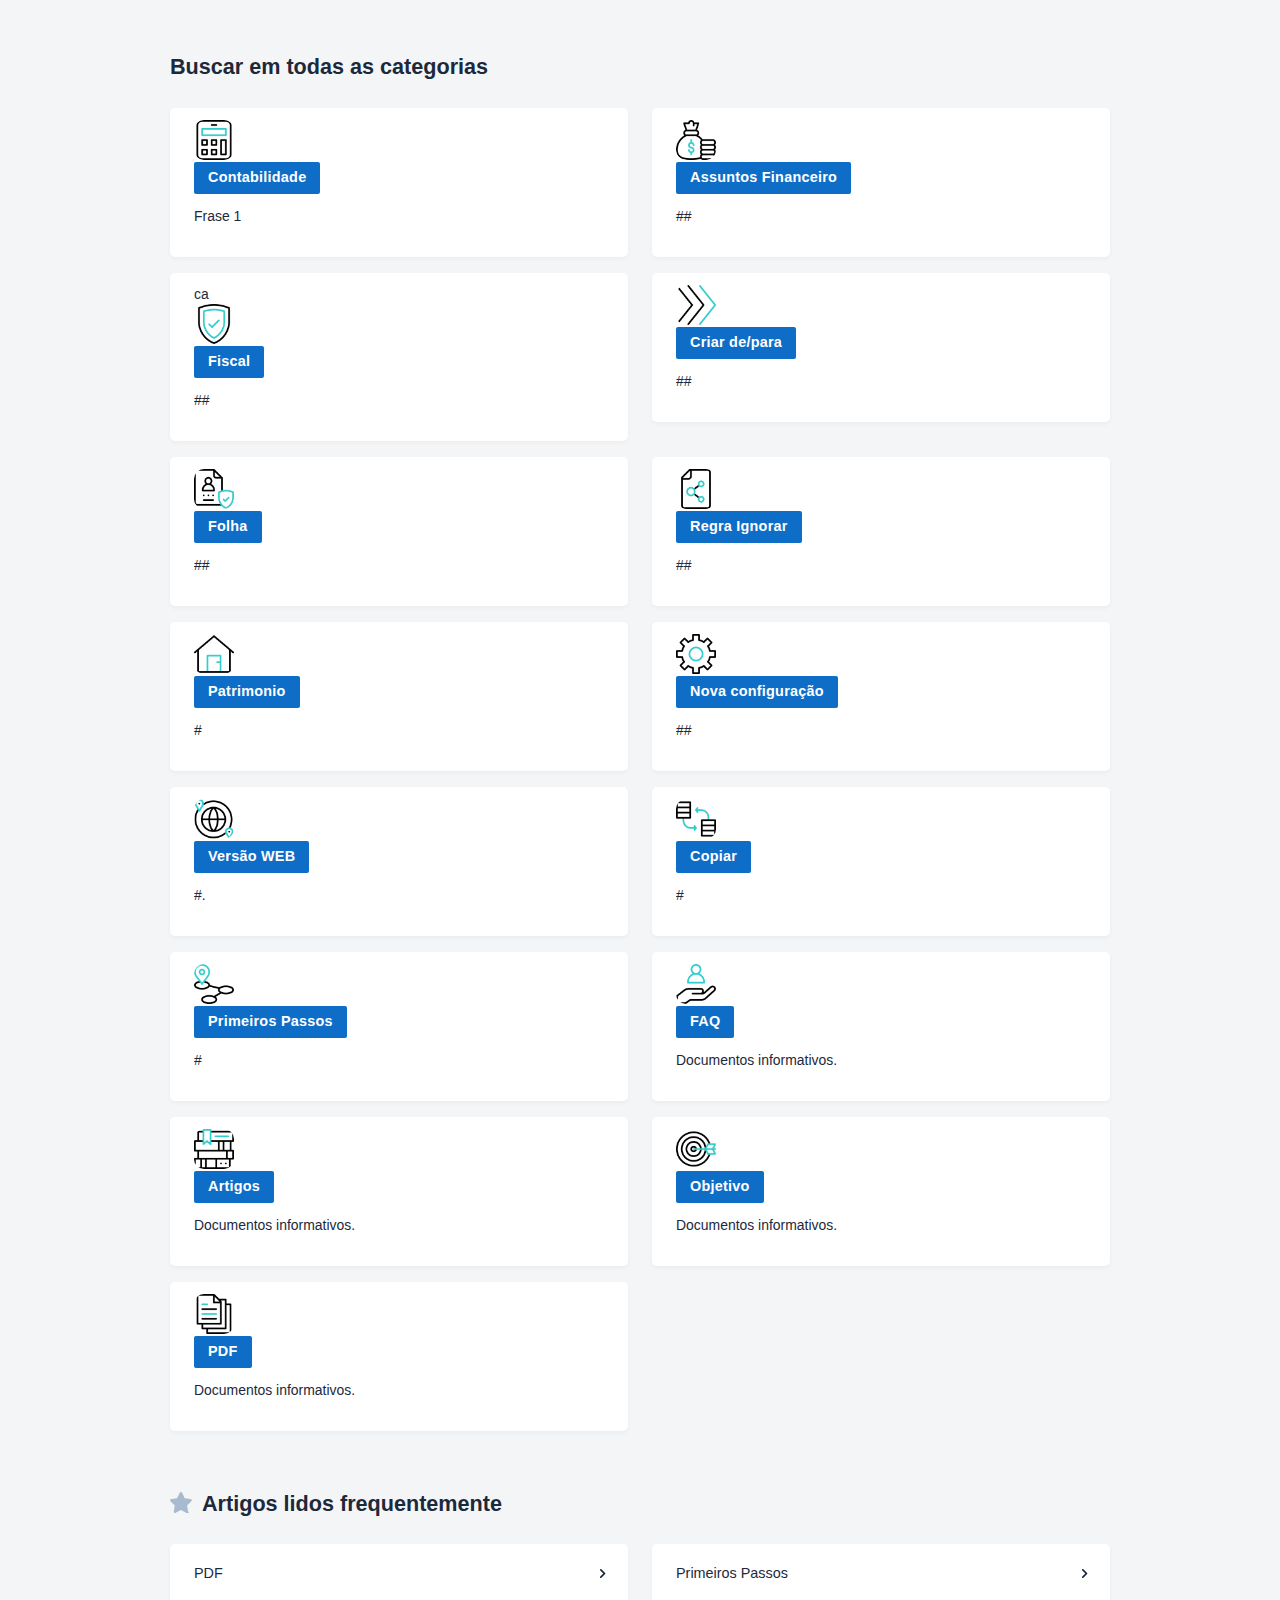
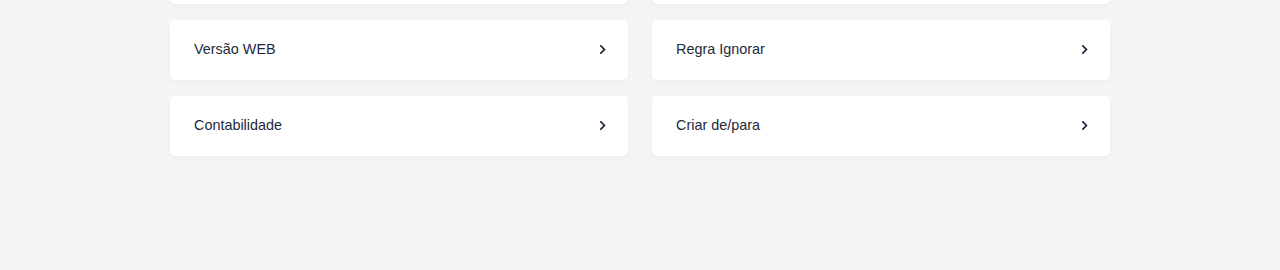
==== commit ed65db8d: "att" ====
--- a/index.html
+++ b/index.html
@@ -62,9 +62,9 @@
 
 <div id="body" class="csh-theme-background-color-light"><div class="csh-wrapper"><div role="main" class="csh-home">
 
-<section data-type="categories"><h1 class="csh-home-title csh-text-wrap csh-font-sans-bold">Buscar em todas as categorias</h1><ul role="list" class="csh-home-list csh-home-list-large">
+<section data-type="categories margin-left= "><h1 class="csh-home-title csh-text-wrap csh-font-sans-bold">Buscar em todas as categorias</h1><ul role="list" class="csh-home-list csh-home-list-large">
   
-        <li role="listitem"><a href="https://haiah.app" role="link" class="csh-box csh-box-link csh-font-sans-regular" target="_blank">
+        <li role="listitem"><a style="margin-right: auto;" href="https://haiah.app" role="link" class="csh-box csh-box-link csh-font-sans-regular" target="_blank">
           <span style="background-image: url('https://kaiocesar0.github.io/auto-conversor/img/contabilidade.png');" class="csh-home-list-image"></span>
     
               <span class="csh-home-list-aside"><span class="csh-home-list-category"><span style="background-color: #0E6EC7;" data-has-category="true" class="csh-category-badge csh-font-sans-medium">Contabilidade</span></span>
